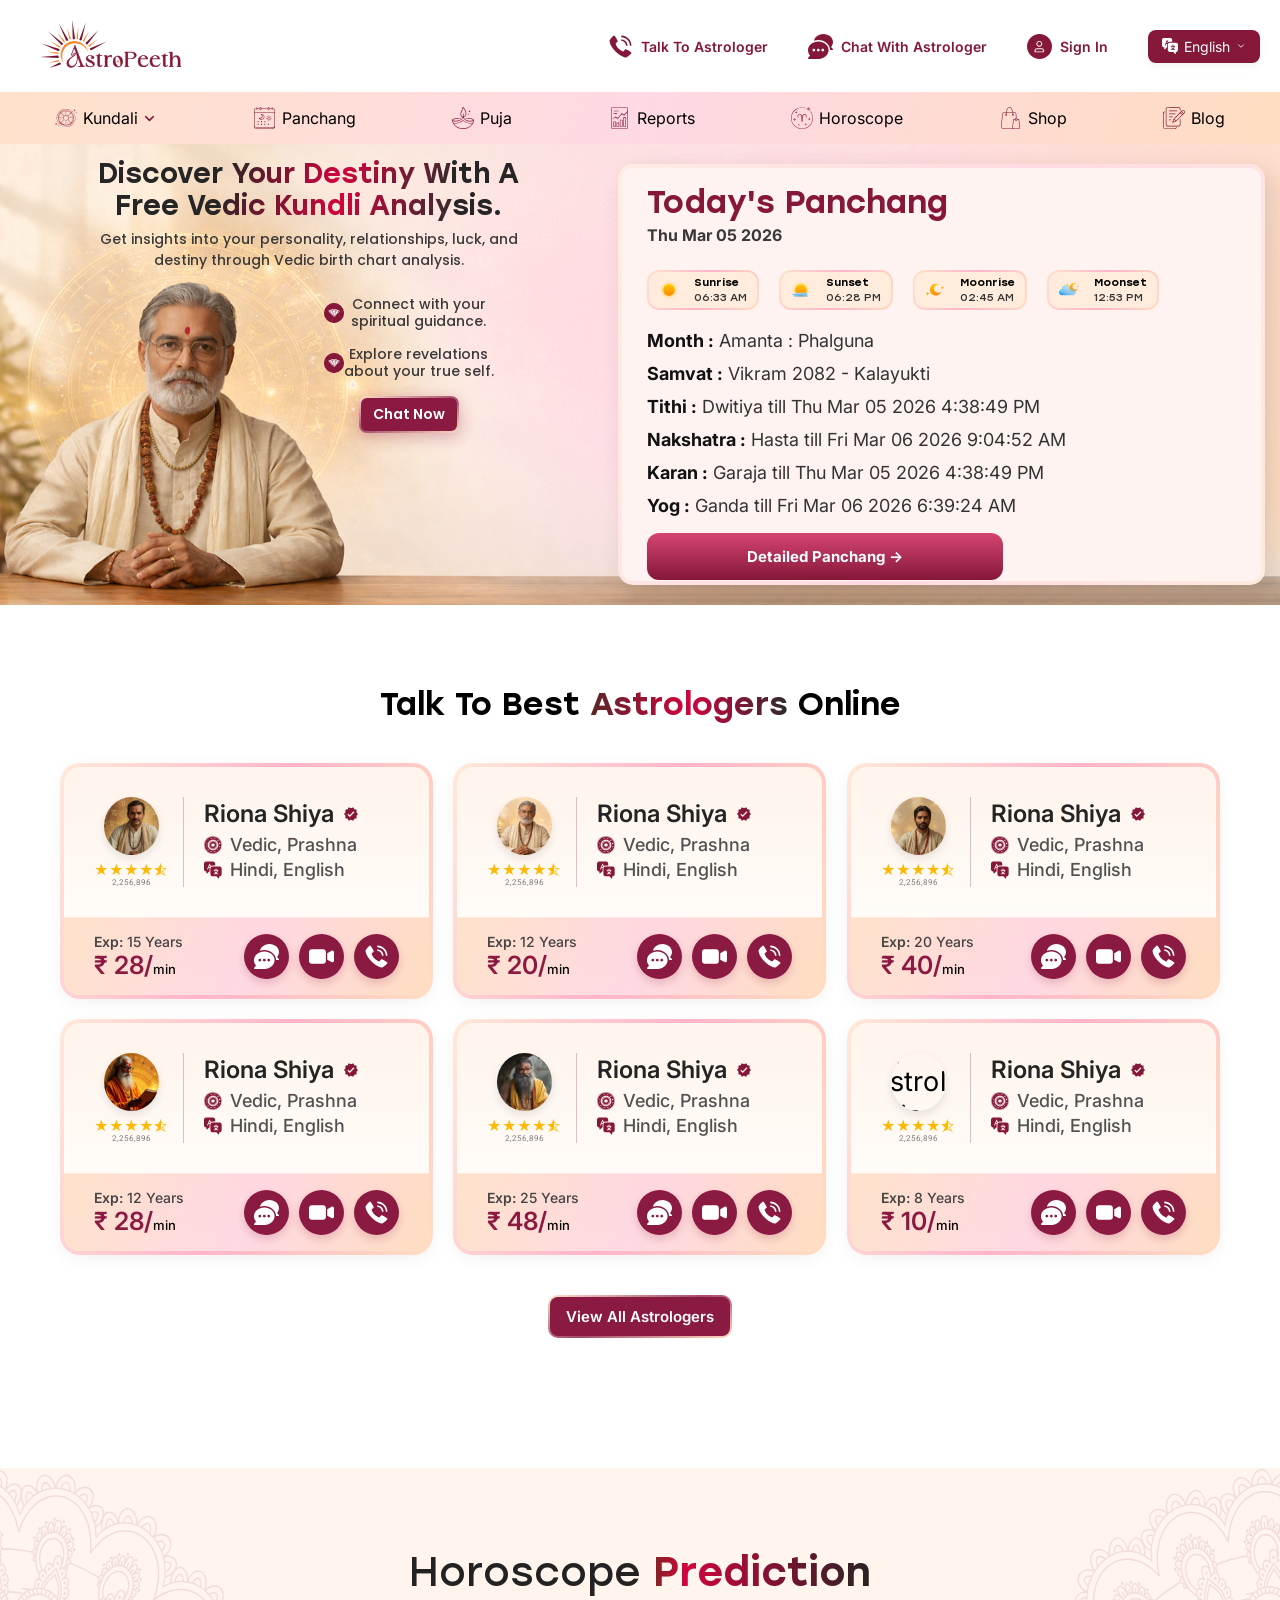
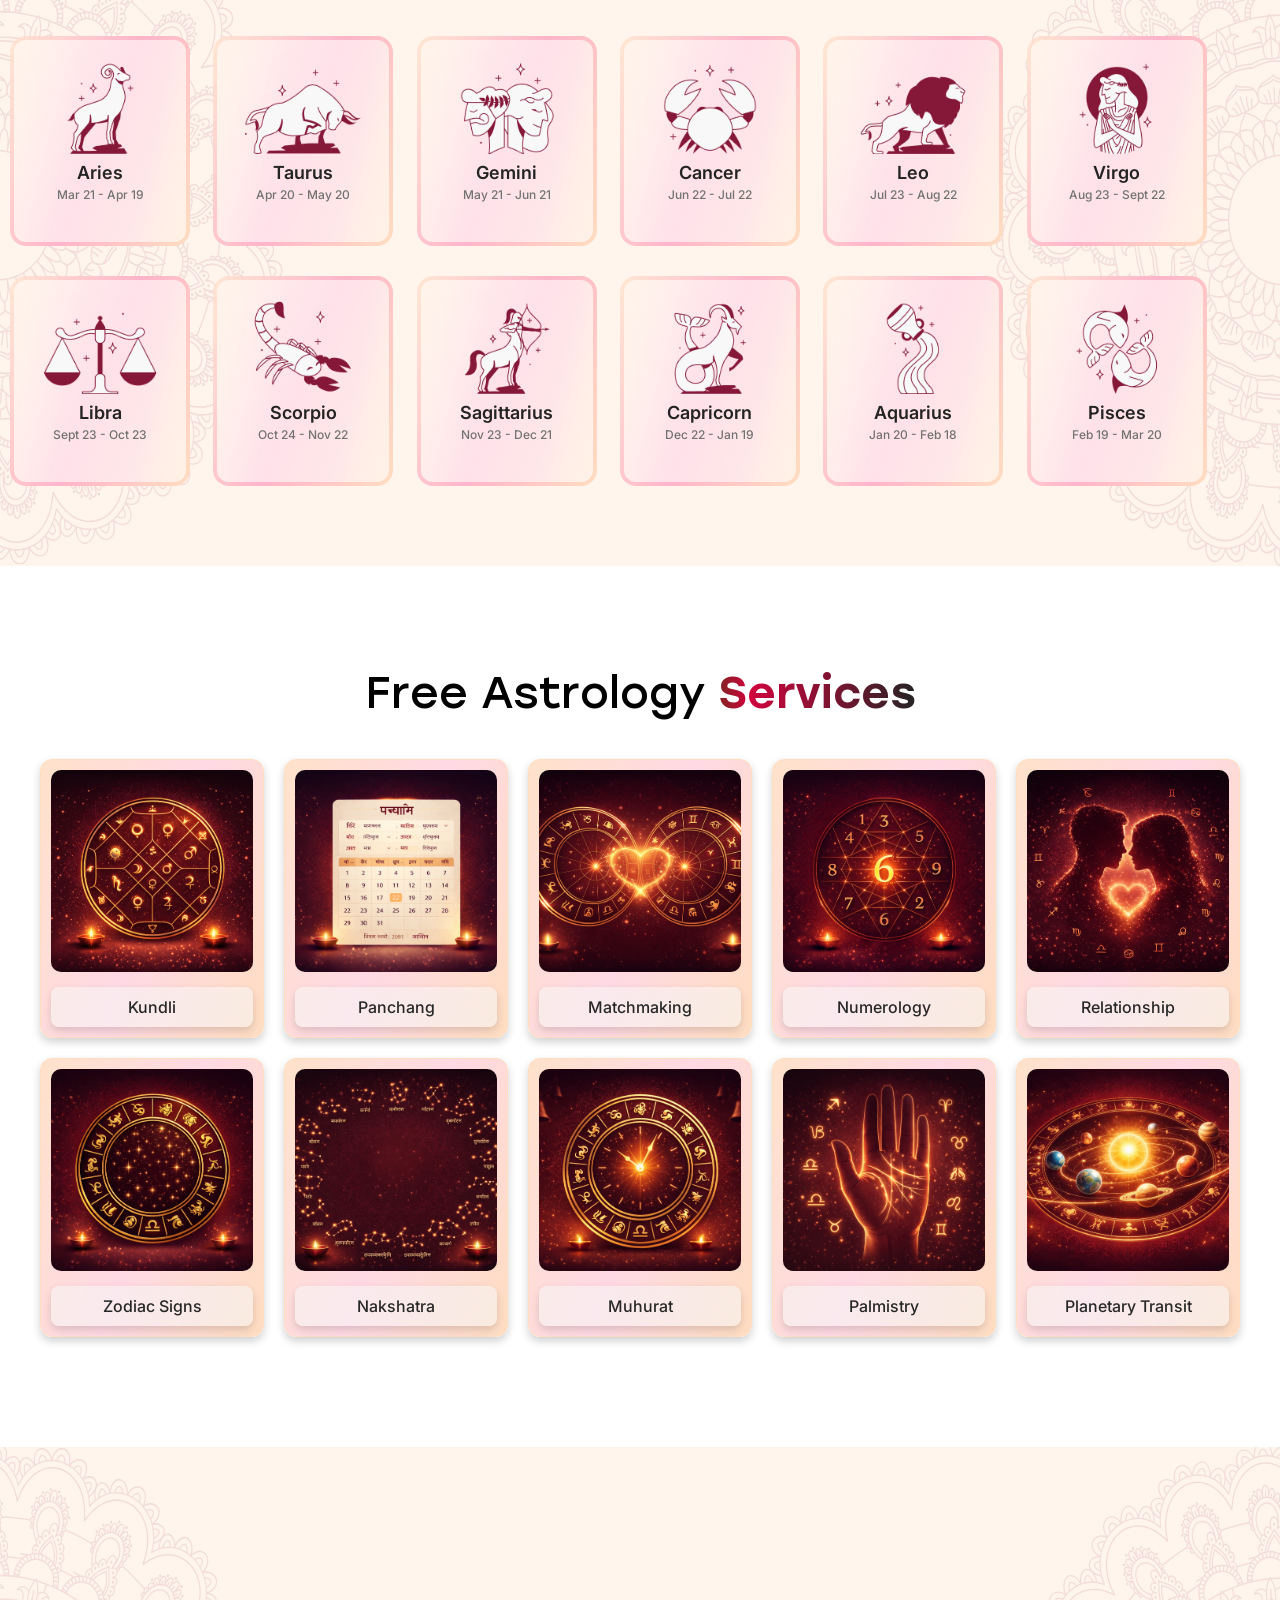
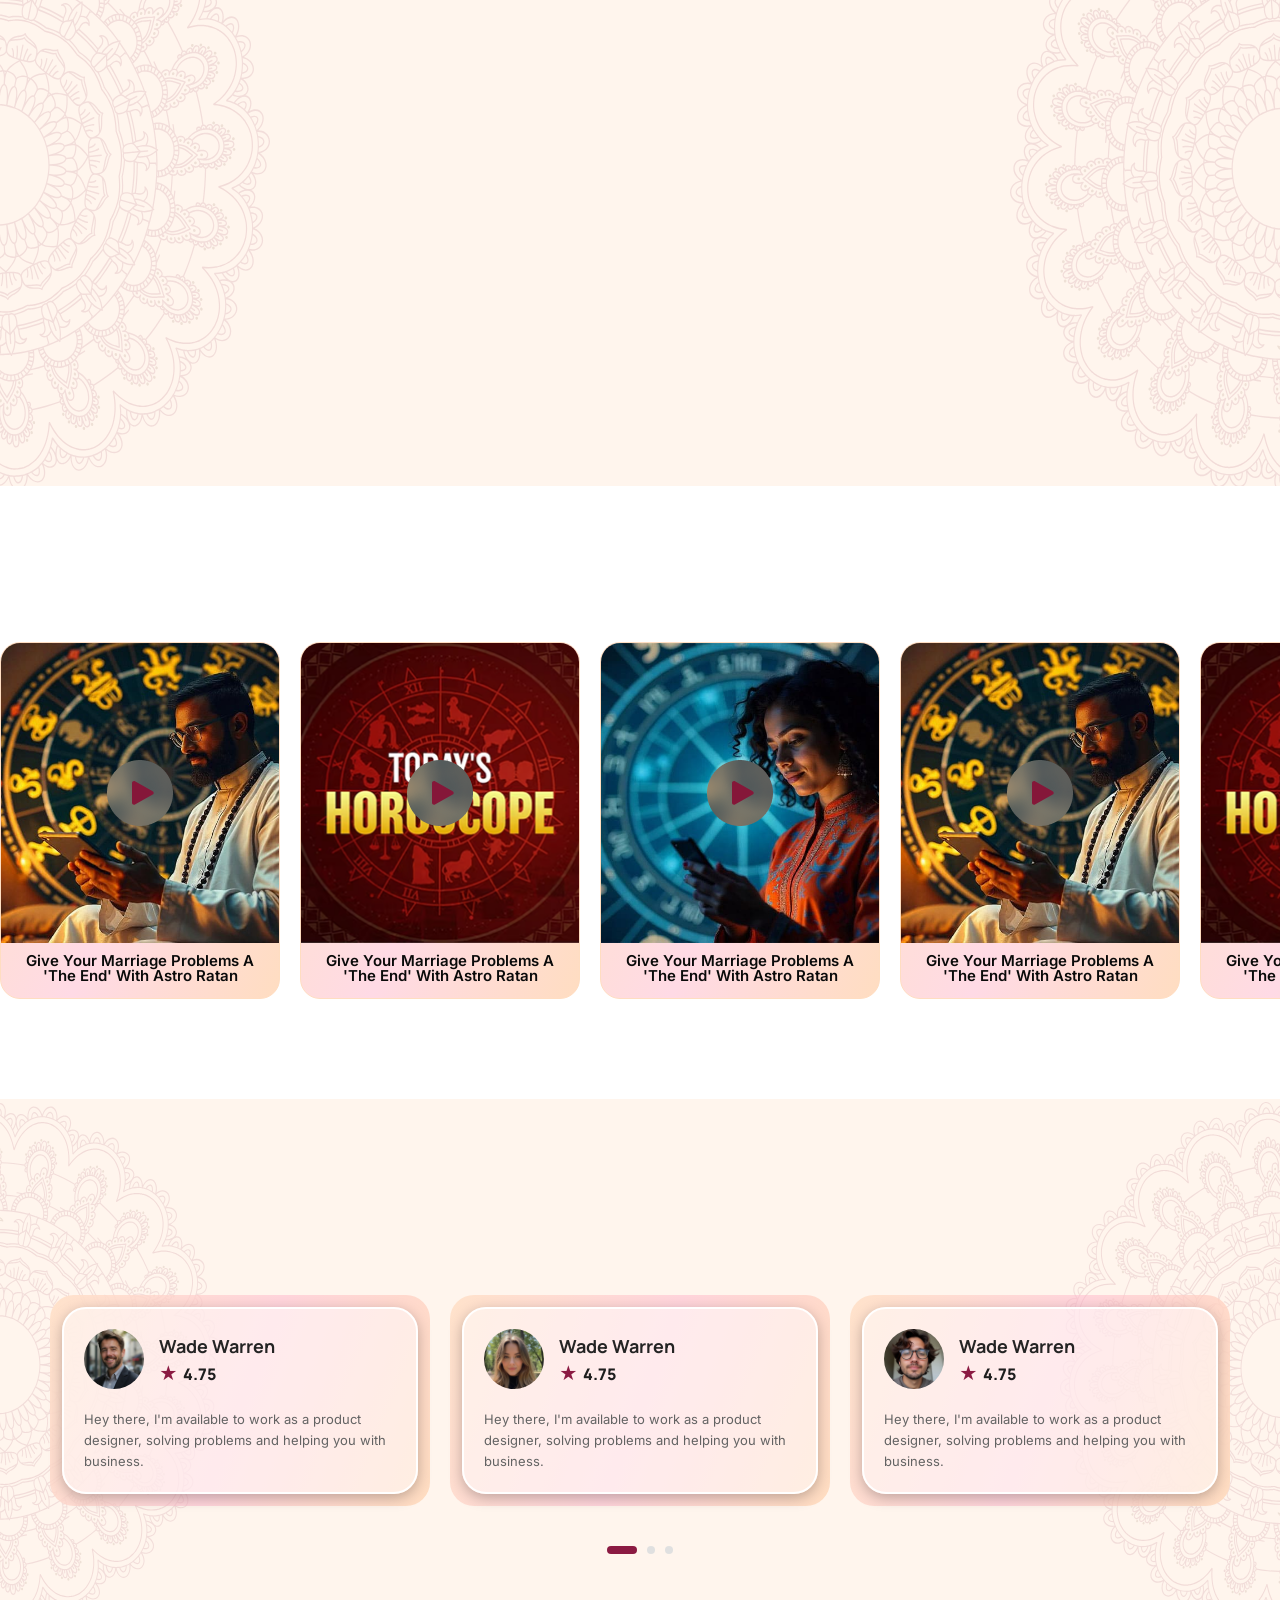
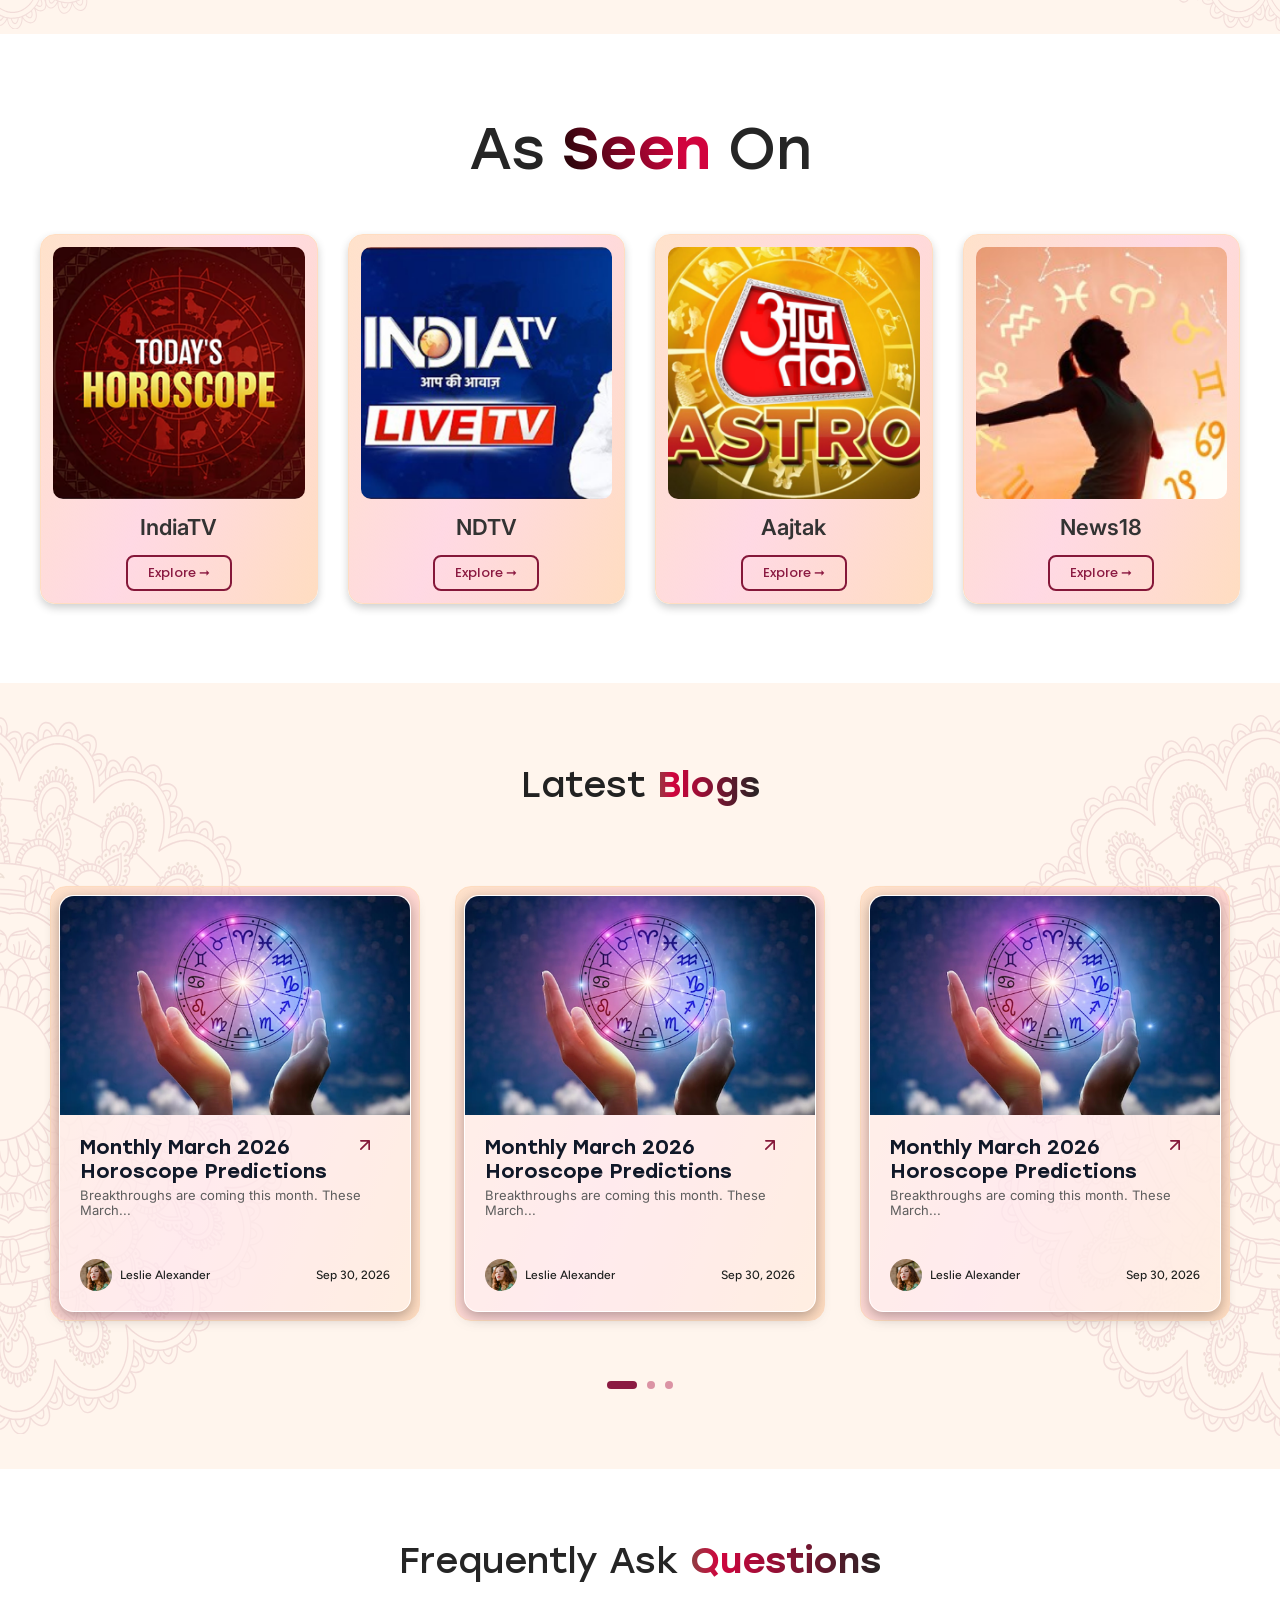
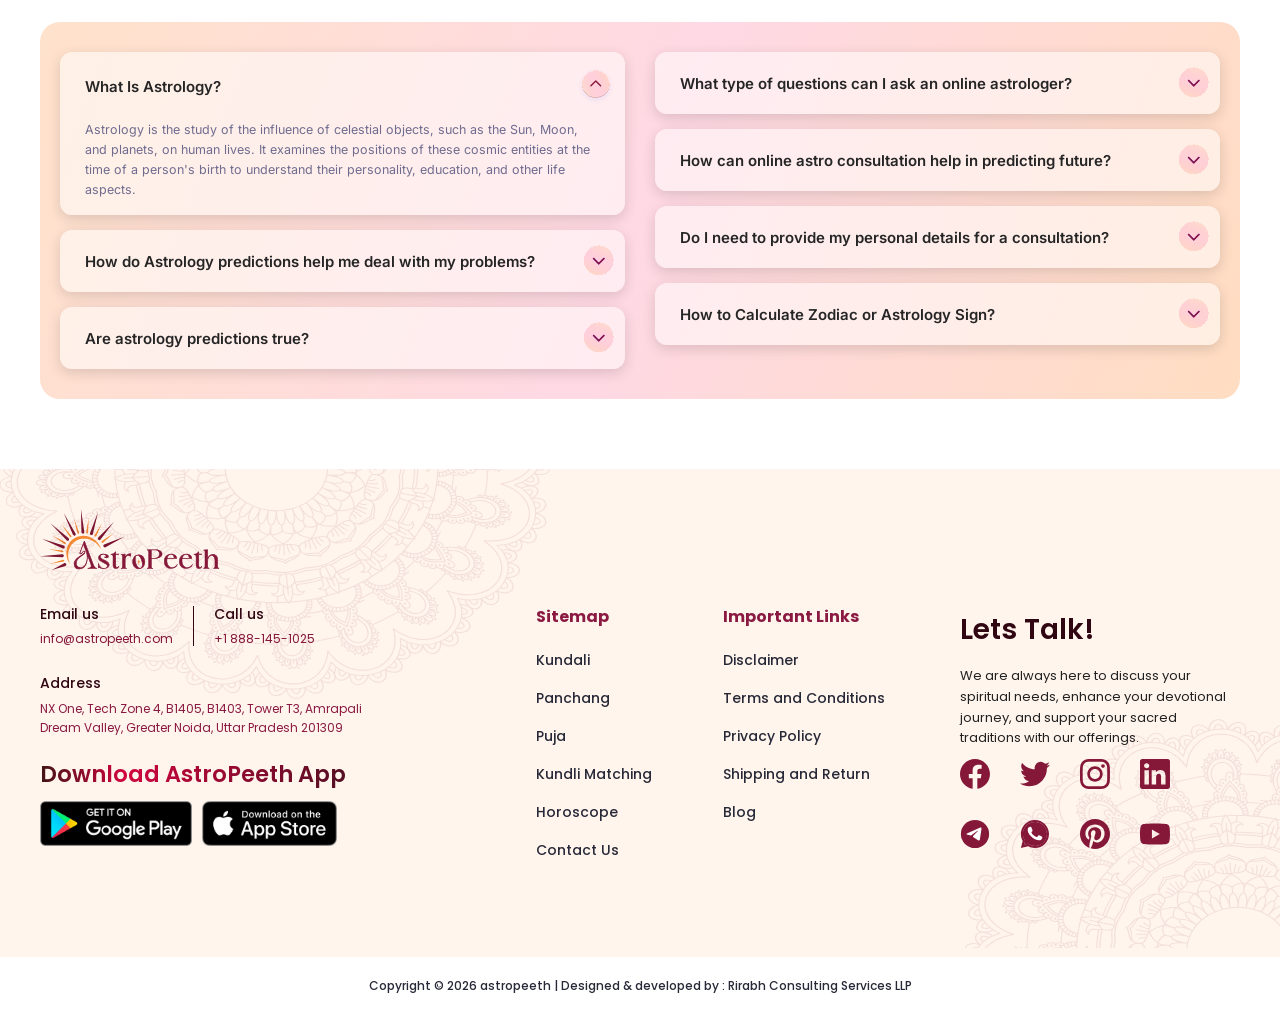
==== index.html @ adecc9c7 "responsive" ====
<!DOCTYPE html>
<html lang="en">

<head>
    <meta charset="UTF-8">
    <meta name="viewport" content="width=device-width, initial-scale=1.0">
    <link
        href="https://fonts.googleapis.com/css2?family=Inter:wght@300;400;500;600&family=Poppins:wght@300;400;500&family=Roboto:wght@300;400;500;700&display=swap"
        rel="stylesheet">
    <link href="https://fonts.googleapis.com/css2?family=Manrope:wght@200;300;400;500;600;700;800&display=swap"
        rel="stylesheet">
    <link href="https://fonts.googleapis.com/css2?family=Figtree:wght@300;400;500;600;700&display=swap"
        rel="stylesheet">
    <link rel="stylesheet" href="style.css">
    <title>Astropeeth</title>
</head>

<header class="header">
    <div class="container">
        <div class="logo">
            <a href="index.html">
                <img src="Images/logo.svg" alt="AstroPeeth Logo">
            </a>
        </div>

        <div class="header-right">
            <a href="report.html?mode=call#filter-section" class="header-item phone desktop-only">
                <img src="Images/phone.svg" alt="">
                <span data-key="talk_call">Talk To Astrologer</span>
            </a>

            <a href="report.html?mode=chat#filter-section" class="header-item talk-to-astro desktop-only">
                <img src="Images/msg.svg" alt="">
                <span data-key="talk_chat">Chat With Astrologer</span>
            </a>

            <div class="header-item sign-in">
                <img src="Images/user.svg" alt="">
                <span data-key="sign_in">Sign In</span>
            </div>

            <div class="language desktop-only" id="lang-switcher">
                <img src="Images/Language.svg" alt="">
                <span id="current-lang" data-key="lang_current">English</span>
                <img src="Images/arrow-down.svg" class="arrow" alt="">

                <div class="lang-dropdown">
                    <a href="#" data-lang="en">English</a>
                    <a href="#" data-lang="hi">Hindi</a>
                    <a href="#" data-lang="guj">Gujarati</a>
                </div>
            </div>

            <div class="hamburger-menu" id="hamburger">
                <img src="Images/hamburger.svg" alt="Menu">
            </div>
        </div>
        
    </div>
</header>

<body>
    <section class="top-strip">
        <div class="container strip-container">

            <div class="strip-item" id="kundali-menu">
                <img src="Images/Kundali.svg" alt="">
                <span class="with-arrow">
                    <span data-key="kundali">Kundali</span>
                    <img src="Images/arrow-down-red.svg" class="arrow" alt="">
                </span>

                <div class="dropdown-menu">
                    <a href="kundali matching.html" data-key="kundali_matching">Kundali Matching</a>
                    <a href="janam kundali.html" data-key="janam_kundali">Janam Kundali</a>
                </div>
            </div>

            <a href="panchang.html" class="strip-item">
                <img src="Images/Panchang.svg" alt="">
                <span data-key="panchang">Panchang</span>
            </a>

            <a href="puja.html" class="strip-item">
                <img src="Images/puja.svg" alt="">
                <span data-key="puja">Puja</span>
            </a>

            <a href="report.html" class="strip-item">
                <img src="Images/report.svg" alt="">
                <span data-key="reports">Reports</span>
            </a>

            <div class="strip-item">
                <img src="Images/horoscope.svg" alt="">
                <span data-key="horoscope">Horoscope</span>
            </div>

            <div class="strip-item">
                <img src="Images/shop.svg" alt="">
                <span data-key="shop">Shop</span>
            </div>

            <div class="strip-item blogy">
                <img src="Images/blog.svg" alt="">
                <span data-key="blog">Blog</span>
            </div>

        </div>
    </section>

    <section class="hero">
        <div class="hero-image">
            <img src="Images/heroimg.png" alt="">
        </div>
        <div class="container hero-wrapper">
            <!-- LEFT CONTENT -->
            <div class="hero-content reveal">

                <!-- HEADING -->
                <h1 class="hero-heading " data-key="hero_title">
                    Discover <span>Your Destiny W</span>ith A <br>
                    Free Ve<span>dic Kundli Analy</span>sis.
                </h1>

                <!-- SUBTEXT -->
                <p class="hero-subtext" data-key="hero_subtext">
                    Get insights into your personality, relationships, luck, and <br> destiny through Vedic birth chart
                    analysis.
                </p>

                <!-- ROW (IMAGE + TEXT) -->
                <div class="hero-row">

                    <!-- RIGHT TEXT -->
                    <div class="hero-points">

                        <div class="point">
                            <img src="Images/diamond.svg" alt="">
                            <p data-key="hero_point_1">Connect with your spiritual guidance.</p>
                        </div>

                        <div class="point">
                            <img src="Images/diamond.svg" alt="">
                            <p data-key="hero_point_2">Explore revelations about your true self.</p>
                        </div>

                        <a href="report.html?mode=chat#filter-section" class="hero-btn" data-key="hero_cta">
                            Chat Now
                        </a>

                    </div>

                </div>

            </div>

            <!-- RIGHT PANEL -->
            <div class="hero-panel reveal">

                <div class="panel-header">
                    <h2 data-key="panchang_title">Today's Panchang</h2>
                    <p class="date" data-key="panchang_date">Thu Mar 05 2026</p>
                </div>

                <div class="astro-times">
                    <div class="time-box">
                        <img src="Images/sunrise.png" alt="sunrise">
                        <div class="time-text">
                            <h2 data-key="sunrise">Sunrise</h2>
                            <h6>06:33 AM</h6>
                        </div>
                    </div>

                    <div class="time-box">
                        <img src="Images/sunset.png" alt="sunset">
                        <div class="time-text">
                            <h2 data-key="sunset">Sunset</h2>
                            <h6>06:28 PM</h6>
                        </div>
                    </div>

                    <div class="time-box">
                        <img src="Images/moonrise.png" alt="moonrise">
                        <div class="time-text">
                            <h2 data-key="moonrise">Moonrise</h2>
                            <h6>02:45 AM</h6>
                        </div>
                    </div>

                    <div class="time-box">
                        <img src="Images/moonset.png" alt="moonset">
                        <div class="time-text">
                            <h2 data-key="moonset">Moonset</h2>
                            <h6>12:53 PM</h6>
                        </div>
                    </div>
                </div>

                <div class="astro-info">
                    <p>
                        <strong data-key="month">Month :</strong>
                        <span data-key="month_value">Amanta : Phalguna</span>
                    </p>

                    <p>
                        <strong data-key="samvat">Samvat :</strong>
                        <span data-key="samvat_value">Vikram 2082 - Kalayukti</span>
                    </p>

                    <p>
                        <strong data-key="tithi">Tithi :</strong>
                        <span data-key="tithi_value">Dwitiya till Thu Mar 05 2026 4:38:49 PM</span>
                    </p>

                    <p>
                        <strong data-key="nakshatra">Nakshatra :</strong>
                        <span data-key="nakshatra_value">Hasta till Fri Mar 06 2026 9:04:52 AM</span>
                    </p>

                    <p>
                        <strong data-key="karan">Karan :</strong>
                        <span data-key="karan_value">Garaja till Thu Mar 05 2026 4:38:49 PM</span>
                    </p>

                    <p>
                        <strong data-key="yog">Yog :</strong>
                        <span data-key="yog_value">Ganda till Fri Mar 06 2026 6:39:24 AM</span>
                    </p>
                </div>

                <a href="panchang.html" class="panchang-btn" data-key="panchang_btn">
                    Detailed Panchang →
                </a>

            </div>
        </div>
    </section>
    <section class="astrologers-section" id="astro">
        <div class="astrologers-container">
            <h2 class="astrologers-title reveal">Talk To Best <span>Astrologers</span> Online</h2>

            <div class="astrologers-grid">
                <div class="astro-card reveal">
                    <a href="profile.html" class="card-link-wrapper">
                        <div class="astro-top">
                            <div class="astro-profile">
                                <div class="img-wrapper">
                                    <img src="Images/first_astro.jpg"
                                        style="object-position: left; transform: scale(1.3);"
                                        alt="Astrologer Riona Shiya profile photo">
                                </div>
                                <div class="rating-info">
                                    <span class="stars">★★★★⯪</span>
                                    <span class="count">2,256,896</span>
                                </div>
                            </div>

                            <div class="astro-details">
                                <div class="name-row">
                                    <h3>Riona Shiya</h3>
                                    <img src="Images/check.svg" class="verify-icon" alt="Verified astrologer badge">
                                </div>
                                <div class="info-row">
                                    <img src="Images/vedic.svg" alt="Astrology expertise icon">
                                    <span>Vedic, Prashna</span>
                                </div>
                                <div class="info-row">
                                    <img src="Images/lang_white.svg" alt="Languages icon">
                                    <span>Hindi, English</span>
                                </div>
                            </div>
                        </div>

                        <div class="astro-bottom">
                            <div class="price-info">
                                <p class="exp">Exp: <span class="year">15 Years</span> </p>
                                <p class="rate">₹ 28/<span class="min">min</span></p>
                            </div>
                            <div class="action-icons">
                                <button class="icon-btn" title="Chat with astrologer">
                                    <img src="Images/msg_white.svg" alt="Chat icon">
                                </button>
                                <button class="icon-btn" title="Start video call">
                                    <img src="Images/vid.svg" alt="Video call icon">
                                </button>
                                <button class="icon-btn" title="Start voice call">
                                    <img src="Images/voice.svg" alt="Voice call icon">
                                </button>
                            </div>
                        </div>
                    </a>
                </div>

                <div class="astro-card reveal">
                    <div class="astro-top">
                        <div class="astro-profile">
                            <div class="img-wrapper">
                                <img src="Images/second_astro.png"
                                    style="object-position: left; transform: scale(1.2) translate(2px, 3px);"
                                    alt="Astrologer Riona Shiya profile photo">
                            </div>
                            <div class="rating-info">
                                <span class="stars">★★★★⯪</span>
                                <span class="count">2,256,896</span>
                            </div>
                        </div>
                        <div class="astro-details">
                            <div class="name-row">
                                <h3>Riona Shiya</h3>
                                <img src="Images/check.svg" class="verify-icon" alt="Verified astrologer badge">
                            </div>
                            <div class="info-row">
                                <img src="Images/vedic.svg" alt="Astrology expertise icon">
                                <span>Vedic, Prashna</span>
                            </div>
                            <div class="info-row">
                                <img src="Images/lang_white.svg" alt="Languages icon">
                                <span>Hindi, English</span>
                            </div>
                        </div>
                    </div>
                    <div class="astro-bottom">
                        <div class="price-info">
                            <p class="exp">Exp: <span class="year">12 Years</span> </p>
                            <p class="rate">₹ 20/<span class="min">min</span></p>
                        </div>
                        <div class="action-icons">
                            <button class="icon-btn" title="Chat with astrologer"><img src="Images/msg_white.svg"
                                    alt="Chat icon"></button>
                            <button class="icon-btn" title="Start video call"><img src="Images/vid.svg"
                                    alt="Video call icon"></button>
                            <button class="icon-btn" title="Start voice call"><img src="Images/voice.svg"
                                    alt="Voice call icon"></button>
                        </div>
                    </div>
                </div>

                <div class="astro-card reveal">
                    <div class="astro-top">
                        <div class="astro-profile">
                            <div class="img-wrapper">
                                <img src="Images/third_astro.jpg"
                                    style="object-position: left; transform: scale(1.2) translateY( 3px);"
                                    alt="Astrologer Riona Shiya profile photo">
                            </div>
                            <div class="rating-info">
                                <span class="stars">★★★★⯪</span>
                                <span class="count">2,256,896</span>
                            </div>
                        </div>
                        <div class="astro-details">
                            <div class="name-row">
                                <h3>Riona Shiya</h3>
                                <img src="Images/check.svg" class="verify-icon" alt="Verified astrologer badge">
                            </div>
                            <div class="info-row">
                                <img src="Images/vedic.svg" alt="Astrology expertise icon">
                                <span>Vedic, Prashna</span>
                            </div>
                            <div class="info-row">
                                <img src="Images/lang_white.svg" alt="Languages icon">
                                <span>Hindi, English</span>
                            </div>
                        </div>
                    </div>
                    <div class="astro-bottom">
                        <div class="price-info">
                            <p class="exp">Exp: <span class="year">20 Years</span> </p>
                            <p class="rate">₹ 40/<span class="min">min</span></p>
                        </div>
                        <div class="action-icons">
                            <button class="icon-btn" title="Chat with astrologer"><img src="Images/msg_white.svg"
                                    alt="Chat icon"></button>
                            <button class="icon-btn" title="Start video call"><img src="Images/vid.svg"
                                    alt="Video call icon"></button>
                            <button class="icon-btn" title="Start voice call"><img src="Images/voice.svg"
                                    alt="Voice call icon"></button>
                        </div>
                    </div>
                </div>

                <div class="astro-card reveal">
                    <div class="astro-top">
                        <div class="astro-profile">
                            <div class="img-wrapper">
                                <img src="Images/four_astro.png" alt="Astrologer Riona Shiya profile photo">
                            </div>
                            <div class="rating-info">
                                <span class="stars">★★★★⯪</span>
                                <span class="count">2,256,896</span>
                            </div>
                        </div>
                        <div class="astro-details">
                            <div class="name-row">
                                <h3>Riona Shiya</h3>
                                <img src="Images/check.svg" class="verify-icon" alt="Verified astrologer badge">
                            </div>
                            <div class="info-row">
                                <img src="Images/vedic.svg" alt="Astrology expertise icon">
                                <span>Vedic, Prashna</span>
                            </div>
                            <div class="info-row">
                                <img src="Images/lang_white.svg" alt="Languages icon">
                                <span>Hindi, English</span>
                            </div>
                        </div>
                    </div>
                    <div class="astro-bottom">
                        <div class="price-info">
                            <p class="exp">Exp: <span class="year">12 Years</span> </p>
                            <p class="rate">₹ 28/<span class="min">min</span></p>
                        </div>
                        <div class="action-icons">
                            <button class="icon-btn" title="Chat with astrologer"><img src="Images/msg_white.svg"
                                    alt="Chat icon"></button>
                            <button class="icon-btn" title="Start video call"><img src="Images/vid.svg"
                                    alt="Video call icon"></button>
                            <button class="icon-btn" title="Start voice call"><img src="Images/voice.svg"
                                    alt="Voice call icon"></button>
                        </div>
                    </div>
                </div>

                <div class="astro-card reveal">
                    <div class="astro-top">
                        <div class="astro-profile">
                            <div class="img-wrapper">
                                <img src="Images/fifth_astro.png"
                                    style="object-position: center; transform: scale(1.4) translateY(5px);"
                                    alt="Astrologer Riona Shiya profile photo">
                            </div>
                            <div class="rating-info">
                                <span class="stars">★★★★⯪</span>
                                <span class="count">2,256,896</span>
                            </div>
                        </div>
                        <div class="astro-details">
                            <div class="name-row">
                                <h3>Riona Shiya</h3>
                                <img src="Images/check.svg" class="verify-icon" alt="Verified astrologer badge">
                            </div>
                            <div class="info-row">
                                <img src="Images/vedic.svg" alt="Astrology expertise icon">
                                <span>Vedic, Prashna</span>
                            </div>
                            <div class="info-row">
                                <img src="Images/lang_white.svg" alt="Languages icon">
                                <span>Hindi, English</span>
                            </div>
                        </div>
                    </div>
                    <div class="astro-bottom">
                        <div class="price-info">
                            <p class="exp">Exp: <span class="year">25 Years</span> </p>
                            <p class="rate">₹ 48/<span class="min">min</span></p>
                        </div>
                        <div class="action-icons">
                            <button class="icon-btn" title="Chat with astrologer"><img src="Images/msg_white.svg"
                                    alt="Chat icon"></button>
                            <button class="icon-btn" title="Start video call"><img src="Images/vid.svg"
                                    alt="Video call icon"></button>
                            <button class="icon-btn" title="Start voice call"><img src="Images/voice.svg"
                                    alt="Voice call icon"></button>
                        </div>
                    </div>
                </div>

                <div class="astro-card reveal">
                    <div class="astro-top">
                        <div class="astro-profile">
                            <div class="img-wrapper">
                                <img src="Images/sixth_astro.jpg"
                                    style="object-position: top; transform: scale(1.7) translateY(2px);"
                                    alt="Astrologer Riona Shiya profile photo">
                            </div>
                            <div class="rating-info">
                                <span class="stars">★★★★⯪</span>
                                <span class="count">2,256,896</span>
                            </div>
                        </div>
                        <div class="astro-details">
                            <div class="name-row">
                                <h3>Riona Shiya</h3>
                                <img src="Images/check.svg" class="verify-icon" alt="Verified astrologer badge">
                            </div>
                            <div class="info-row">
                                <img src="Images/vedic.svg" alt="Astrology expertise icon">
                                <span>Vedic, Prashna</span>
                            </div>
                            <div class="info-row">
                                <img src="Images/lang_white.svg" alt="Languages icon">
                                <span>Hindi, English</span>
                            </div>
                        </div>
                    </div>
                    <div class="astro-bottom">
                        <div class="price-info">
                            <p class="exp">Exp: <span class="year">8 Years</span> </p>
                            <p class="rate">₹ 10/<span class="min">min</span></p>
                        </div>
                        <div class="action-icons">
                            <button class="icon-btn" title="Chat with astrologer"><img src="Images/msg_white.svg"
                                    alt="Chat icon"></button>
                            <button class="icon-btn" title="Start video call"><img src="Images/vid.svg"
                                    alt="Video call icon"></button>
                            <button class="icon-btn" title="Start voice call"><img src="Images/voice.svg"
                                    alt="Voice call icon"></button>
                        </div>
                    </div>
                </div>
            </div>

            <a href="report.html#filter-section" class="view-all-btn" title="View all astrologers">
                View All Astrologers
            </a>

        </div>
    </section>

    <section class="horoscope-section">
        <div class="horoscope-container">
            <h2 class="horoscope-title reveal">Horoscope <span>Prediction</span></h2>

            <div class="horoscope-grid reveal">
                <div class="horoscope-card">
                    <img src="Images/aries.png" alt="Aries">
                    <h3>Aries</h3>
                    <p>Mar 21 - Apr 19</p>
                </div>

                <div class="horoscope-card">
                    <img src="Images/taurus.png" alt="Taurus">
                    <h3>Taurus</h3>
                    <p>Apr 20 - May 20</p>
                </div>

                <div class="horoscope-card">
                    <img src="Images/gemini.png" alt="Gemini">
                    <h3>Gemini</h3>
                    <p>May 21 - Jun 21</p>
                </div>

                <div class="horoscope-card">
                    <img src="Images/cancer.png" alt="Cancer">
                    <h3>Cancer</h3>
                    <p>Jun 22 - Jul 22</p>
                </div>

                <div class="horoscope-card">
                    <img src="Images/leo.png" alt="Leo">
                    <h3>Leo</h3>
                    <p>Jul 23 - Aug 22</p>
                </div>

                <div class="horoscope-card">
                    <img src="Images/virgo.png" alt="Virgo">
                    <h3>Virgo</h3>
                    <p>Aug 23 - Sept 22</p>
                </div>

                <div class="horoscope-card">
                    <img src="Images/libra.png" alt="Libra">
                    <h3>Libra</h3>
                    <p>Sept 23 - Oct 23</p>
                </div>

                <div class="horoscope-card">
                    <img src="Images/scorpio.png" alt="Scorpio">
                    <h3>Scorpio</h3>
                    <p>Oct 24 - Nov 22</p>
                </div>

                <div class="horoscope-card">
                    <img src="Images/sagittarius.png" alt="Sagittarius">
                    <h3>Sagittarius</h3>
                    <p>Nov 23 - Dec 21</p>
                </div>

                <div class="horoscope-card">
                    <img src="Images/capricorn.png" alt="Capricorn">
                    <h3>Capricorn</h3>
                    <p>Dec 22 - Jan 19</p>
                </div>

                <div class="horoscope-card">
                    <img src="Images/aquarius.png" alt="Aquarius">
                    <h3>Aquarius</h3>
                    <p>Jan 20 - Feb 18</p>
                </div>

                <div class="horoscope-card">
                    <img src="Images/pisces.png" alt="Pisces">
                    <h3>Pisces</h3>
                    <p>Feb 19 - Mar 20</p>
                </div>
            </div>
        </div>
    </section>

    <section class="services-section">
        <div class="services-container">
            <h2 class="services-title reveal">Free Astrology <span>Services</span></h2>

            <div class="services-grid reveal">
                <div class="service-card">
                    <div class="service-img">
                        <img src="Images/kundali.png" alt="Kundli">
                    </div>
                    <h3>Kundli</h3>
                </div>

                <div class="service-card">
                    <div class="service-img">
                        <img src="Images/panchang.png" alt="Panchang">
                    </div>
                    <h3>Panchang</h3>
                </div>

                <div class="service-card">
                    <div class="service-img">
                        <img src="Images/matchmaking.png" alt="Matchmaking">
                    </div>
                    <h3>Matchmaking</h3>
                </div>

                <div class="service-card">
                    <div class="service-img">
                        <img src="Images/numerology.png" alt="Numerology">
                    </div>
                    <h3>Numerology</h3>
                </div>

                <div class="service-card">
                    <div class="service-img">
                        <img src="Images/relationship.png" alt="Relationship">
                    </div>
                    <h3>Relationship</h3>
                </div>

                <div class="service-card">
                    <div class="service-img">
                        <img src="Images/zodiac.png" alt="Zodiac Signs">
                    </div>
                    <h3>Zodiac Signs</h3>
                </div>

                <div class="service-card">
                    <div class="service-img">
                        <img src="Images/nakshatra.png" alt="Nakshatra">
                    </div>
                    <h3>Nakshatra</h3>
                </div>

                <div class="service-card">
                    <div class="service-img">
                        <img src="Images/muhurat.png" alt="Muhurat">
                    </div>
                    <h3>Muhurat</h3>
                </div>

                <div class="service-card">
                    <div class="service-img">
                        <img src="Images/palmistry.png" alt="Palmistry">
                    </div>
                    <h3>Palmistry</h3>
                </div>

                <div class="service-card">
                    <div class="service-img">
                        <img src="Images/planetary.png" alt="Planetary Transit">
                    </div>
                    <h3>Planetary Transit</h3>
                </div>
            </div>
        </div>
    </section>

    <section class="gemstones-section">
        <div class="gemstones-container">
            <h2 class="gemstones-title reveal">Our Premium <span>Gemstones</span> Collection</h2>

            <div class="gemstones-grid reveal">
                <div class="gemstone-card">
                    <div class="gemstone-img">
                        <img src="Images/green.png" alt="Green Aventurine Bracelet">
                    </div>
                    <div class="gemstone-info">
                        <h3>Green Aventurine Bracelet</h3>
                        <div class="rating-row">
                            <span class="stars">★★★★★</span>
                            <span class="score">
                                <span class="score-main">5.0/</span><span class="score-max">5</span>
                            </span>
                        </div>
                        <div class="price-row">
                            <span class="price">$120</span>
                            <button class="buy-btn">Buy Now</button>
                        </div>
                    </div>
                </div>

                <div class="gemstone-card">
                    <div class="gemstone-img">
                        <img src="Images/amethyst.png" alt="Amethyst Bracelet">
                    </div>
                    <div class="gemstone-info">
                        <h3>Amethyst Bracelet</h3>
                        <div class="rating-row">
                            <span class="stars">★★★★★</span>
                            <span class="score">
                                <span class="score-main">5.0/</span><span class="score-max">5</span>
                            </span>
                        </div>
                        <div class="price-row">
                            <span class="price">$120</span>
                            <button class="buy-btn">Buy Now</button>
                        </div>
                    </div>
                </div>

                <div class="gemstone-card">
                    <div class="gemstone-img">
                        <img src="Images/blue.png" alt="Blue Sapphire">
                    </div>
                    <div class="gemstone-info">
                        <h3>Blue Sapphire</h3>
                        <div class="rating-row">
                            <span class="stars">★★★★★</span>
                            <span class="score">
                                <span class="score-main">5.0/</span><span class="score-max">5</span>
                            </span>
                        </div>
                        <div class="price-row">
                            <span class="price">$120</span>
                            <button class="buy-btn">Buy Now</button>
                        </div>
                    </div>
                </div>

                <div class="gemstone-card">
                    <div class="gemstone-img">
                        <img src="Images/green.png" alt="Green Aventurine Bracelet">
                    </div>
                    <div class="gemstone-info">
                        <h3>Green Aventurine Bracelet</h3>
                        <div class="rating-row">
                            <span class="stars">★★★★★</span>
                            <span class="score">
                                <span class="score-main">5.0/</span><span class="score-max">5</span>
                            </span>
                        </div>
                        <div class="price-row">
                            <span class="price">$120</span>
                            <button class="buy-btn">Buy Now</button>
                        </div>
                    </div>
                </div>
            </div>
        </div>
    </section>

    <section class="videos-section">
        <div class="videos-container">
            <h2 class="videos-title reveal">Astrology <span>Videos</span></h2>

            <div class="videos-scroll">
                <div class="videos-track">
                    <div class="video-card">
                        <div class="video-thumb">
                            <img src="Images/vid1.png" alt="Video Thumbnail">
                            <div class="play-overlay">
                                <img src="Images/Shape.png" class="play-shape" alt="shape">
                                <img src="Images/play.svg" class="play-icon" alt="Play">
                            </div>
                        </div>
                        <div class="video-info">
                            <p>Give Your Marriage Problems A 'The End' With Astro Ratan</p>
                        </div>
                    </div>

                    <div class="video-card">
                        <div class="video-thumb">
                            <img src="Images/vid2.png" alt="Video Thumbnail">
                            <div class="play-overlay">
                                <img src="Images/Shape.png" class="play-shape" alt="shape">
                                <img src="Images/play.svg" class="play-icon" alt="Play">
                            </div>
                        </div>
                        <div class="video-info">
                            <p>Give Your Marriage Problems A 'The End' With Astro Ratan</p>
                        </div>
                    </div>

                    <div class="video-card">
                        <div class="video-thumb">
                            <img src="Images/vid3.png" alt="Video Thumbnail">
                            <div class="play-overlay">
                                <img src="Images/Shape.png" class="play-shape" alt="shape">
                                <img src="Images/play.svg" class="play-icon" alt="Play">
                            </div>
                        </div>
                        <div class="video-info">
                            <p>Give Your Marriage Problems A 'The End' With Astro Ratan</p>
                        </div>
                    </div>

                    <div class="video-card">
                        <div class="video-thumb">
                            <img src="Images/vid1.png" alt="Video Thumbnail">
                            <div class="play-overlay">
                                <img src="Images/Shape.png" class="play-shape" alt="shape">
                                <img src="Images/play.svg" class="play-icon" alt="Play">
                            </div>
                        </div>
                        <div class="video-info">
                            <p>Give Your Marriage Problems A 'The End' With Astro Ratan</p>
                        </div>
                    </div>

                    <div class="video-card">
                        <div class="video-thumb">
                            <img src="Images/vid2.png" alt="Video Thumbnail">
                            <div class="play-overlay">
                                <img src="Images/Shape.png" class="play-shape" alt="shape">
                                <img src="Images/play.svg" class="play-icon" alt="Play">
                            </div>
                        </div>
                        <div class="video-info">
                            <p>Give Your Marriage Problems A 'The End' With Astro Ratan</p>
                        </div>
                    </div>

                    <div class="video-card">
                        <div class="video-thumb">
                            <img src="Images/vid3.png" alt="Video Thumbnail">
                            <div class="play-overlay">
                                <img src="Images/Shape.png" class="play-shape" alt="shape">
                                <img src="Images/play.svg" class="play-icon" alt="Play">
                            </div>
                        </div>
                        <div class="video-info">
                            <p>Give Your Marriage Problems A 'The End' With Astro Ratan</p>
                        </div>
                    </div>

                    <div class="video-card">
                        <div class="video-thumb">
                            <img src="Images/vid1.png" alt="Video Thumbnail">
                            <div class="play-overlay">
                                <img src="Images/Shape.png" class="play-shape" alt="shape">
                                <img src="Images/play.svg" class="play-icon" alt="Play">
                            </div>
                        </div>
                        <div class="video-info">
                            <p>Give Your Marriage Problems A 'The End' With Astro Ratan</p>
                        </div>
                    </div>

                    <div class="video-card">
                        <div class="video-thumb">
                            <img src="Images/vid2.png" alt="Video Thumbnail">
                            <div class="play-overlay">
                                <img src="Images/Shape.png" class="play-shape" alt="shape">
                                <img src="Images/play.svg" class="play-icon" alt="Play">
                            </div>
                        </div>
                        <div class="video-info">
                            <p>Give Your Marriage Problems A 'The End' With Astro Ratan</p>
                        </div>
                    </div>

                    <div class="video-card">
                        <div class="video-thumb">
                            <img src="Images/vid3.png" alt="Video Thumbnail">
                            <div class="play-overlay">
                                <img src="Images/Shape.png" class="play-shape" alt="shape">
                                <img src="Images/play.svg" class="play-icon" alt="Play">
                            </div>
                        </div>
                        <div class="video-info">
                            <p>Give Your Marriage Problems A 'The End' With Astro Ratan</p>
                        </div>
                    </div>

                    <div class="video-card">
                        <div class="video-thumb">
                            <img src="Images/vid1.png" alt="Video Thumbnail">
                            <div class="play-overlay">
                                <img src="Images/Shape.png" class="play-shape" alt="shape">
                                <img src="Images/play.svg" class="play-icon" alt="Play">
                            </div>
                        </div>
                        <div class="video-info">
                            <p>Give Your Marriage Problems A 'The End' With Astro Ratan</p>
                        </div>
                    </div>

                    <div class="video-card">
                        <div class="video-thumb">
                            <img src="Images/vid2.png" alt="Video Thumbnail">
                            <div class="play-overlay">
                                <img src="Images/Shape.png" class="play-shape" alt="shape">
                                <img src="Images/play.svg" class="play-icon" alt="Play">
                            </div>
                        </div>
                        <div class="video-info">
                            <p>Give Your Marriage Problems A 'The End' With Astro Ratan</p>
                        </div>
                    </div>

                    <div class="video-card">
                        <div class="video-thumb">
                            <img src="Images/vid3.png" alt="Video Thumbnail">
                            <div class="play-overlay">
                                <img src="Images/Shape.png" class="play-shape" alt="shape">
                                <img src="Images/play.svg" class="play-icon" alt="Play">
                            </div>
                        </div>
                        <div class="video-info">
                            <p>Give Your Marriage Problems A 'The End' With Astro Ratan</p>
                        </div>
                    </div>
                </div>
            </div>
        </div>
    </section>

    <section class="testimonials-section">
        <div class="testimonials-container">
            <h2 class="testimonials-title reveal">Client <span>Testimonials</span></h2>
            <div class="testimonials-scroll" id="testimonialScroll">
                <div class="testimonial-set">
                    <div class="testimonial-card">
                        <div class="testimonial-content">
                            <div class="testimonial-header">
                                <img src="Images/client1.jpg" alt="Client" class="client-img">
                                <div class="client-meta">
                                    <h3>Wade Warren</h3>
                                    <div class="client-rating"><span class="star-icon">★</span><span
                                            class="rating-value">4.75</span></div>
                                </div>
                            </div>
                            <p class="testimonial-text">Hey there, I'm available to work as a product designer, solving
                                problems and helping you with business.</p>
                        </div>
                    </div>
                    <div class="testimonial-card">
                        <div class="testimonial-content">
                            <div class="testimonial-header">
                                <img src="Images/client2.jpg" alt="Client" class="client-img">
                                <div class="client-meta">
                                    <h3>Wade Warren</h3>
                                    <div class="client-rating"><span class="star-icon">★</span><span
                                            class="rating-value">4.75</span></div>
                                </div>
                            </div>
                            <p class="testimonial-text">Hey there, I'm available to work as a product designer, solving
                                problems and helping you with business.</p>
                        </div>
                    </div>
                    <div class="testimonial-card">
                        <div class="testimonial-content">
                            <div class="testimonial-header">
                                <img src="Images/client3.jpg" alt="Client" class="client-img">
                                <div class="client-meta">
                                    <h3>Wade Warren</h3>
                                    <div class="client-rating"><span class="star-icon">★</span><span
                                            class="rating-value">4.75</span></div>
                                </div>
                            </div>
                            <p class="testimonial-text">Hey there, I'm available to work as a product designer, solving
                                problems and helping you with business.</p>
                        </div>
                    </div>
                </div>

                <div class="testimonial-set">
                    <div class="testimonial-card">
                        <div class="testimonial-content">
                            <div class="testimonial-header">
                                <img src="Images/client1.jpg" alt="Client" class="client-img">
                                <div class="client-meta">
                                    <h3>Rahul Sharma</h3>
                                    <div class="client-rating"><span class="star-icon">★</span><span
                                            class="rating-value">4.95</span></div>
                                </div>
                            </div>
                            <p class="testimonial-text">Life was tough, but Astropeeth guided me well, solving problems
                                and helping me with business.</p>
                        </div>
                    </div>
                    <div class="testimonial-card">
                        <div class="testimonial-content">
                            <div class="testimonial-header">
                                <img src="Images/client2.jpg" alt="Client" class="client-img">
                                <div class="client-meta">
                                    <h3>Ananya Gupta</h3>
                                    <div class="client-rating"><span class="star-icon">★</span><span
                                            class="rating-value">4.80</span></div>
                                </div>
                            </div>
                            <p class="testimonial-text">True insights, I am thankful to their expert team, solving
                                problems and helping me with business.</p>
                        </div>
                    </div>
                    <div class="testimonial-card">
                        <div class="testimonial-content">
                            <div class="testimonial-header">
                                <img src="Images/client3.jpg" alt="Client" class="client-img">
                                <div class="client-meta">
                                    <h3>Vikram Singh</h3>
                                    <div class="client-rating"><span class="star-icon">★</span><span
                                            class="rating-value">4.85</span></div>
                                </div>
                            </div>
                            <p class="testimonial-text">Best guidance, they helped me in career growth now, solving
                                problems and helping me with business.</p>
                        </div>
                    </div>
                </div>
            </div>

            <div class="testimonial-pagination">
                <span class="dot active"></span>
                <span class="dot"></span>
                <span class="dot"></span>
            </div>
        </div>
    </section>

    <section class="seen-section">
        <div class="seen-container">
            <h2 class="seen-title reveal">As <span>Seen</span> On</h2>

            <div class="seen-grid reveal">
                <div class="seen-card">
                    <div class="seen-img">
                        <img src="Images/indiatv.png" alt="IndiaTV">
                    </div>
                    <div class="seen-info">
                        <h3>IndiaTV</h3>
                        <button class="explore-btn">Explore &#10142;</button>
                    </div>
                </div>

                <div class="seen-card">
                    <div class="seen-img">
                        <img src="Images/ndtv.png" alt="NDTV">
                    </div>
                    <div class="seen-info">
                        <h3>NDTV</h3>
                        <button class="explore-btn">Explore &#10142;</button>
                    </div>
                </div>

                <div class="seen-card">
                    <div class="seen-img">
                        <img src="Images/aajtak.png" alt="Aajtak">
                    </div>
                    <div class="seen-info">
                        <h3>Aajtak</h3>
                        <button class="explore-btn">Explore &#10142;</button>
                    </div>
                </div>

                <div class="seen-card">
                    <div class="seen-img">
                        <img src="Images/news18.png" alt="News18">
                    </div>
                    <div class="seen-info">
                        <h3>News18</h3>
                        <button class="explore-btn">Explore &#10142;</button>
                    </div>
                </div>
            </div>
        </div>
    </section>

    <section class="blogs-section">
        <div class="blogs-container">
            <h2 class="blogs-title reveal">Latest <span>Blogs</span></h2>

            <div class="blogs-scroll" id="blogScroll">
                <div class="blog-set">
                    <div class="blog-card">
                        <div class="blog-main-wrapper">
                            <div class="blog-thumb">
                                <img src="Images/blog.png" alt="Blog Thumbnail">
                            </div>
                            <div class="blog-content-area">
                                <div class="blog-header">
                                    <h3>Monthly March 2026 Horoscope Predictions</h3>
                                    <img src="Images/arrow-up-right.svg" alt="Arrow" class="blog-arrow-svg">
                                </div>
                                <p>Breakthroughs are coming this month. These March...</p>
                                <div class="blog-footer">
                                    <div class="author-info">
                                        <img src="Images/leslie.png" alt="Leslie Alexander">
                                        <span>Leslie Alexander</span>
                                    </div>
                                    <span class="blog-date">Sep 30, 2026</span>
                                </div>
                            </div>
                        </div>
                    </div>
                    <div class="blog-card">
                        <div class="blog-main-wrapper">
                            <div class="blog-thumb">
                                <img src="Images/blog.png" alt="Blog Thumbnail">
                            </div>
                            <div class="blog-content-area">
                                <div class="blog-header">
                                    <h3>Monthly March 2026 Horoscope Predictions</h3>
                                    <img src="Images/arrow-up-right.svg" alt="Arrow" class="blog-arrow-svg">
                                </div>
                                <p>Breakthroughs are coming this month. These March...</p>
                                <div class="blog-footer">
                                    <div class="author-info">
                                        <img src="Images/leslie.png" alt="Leslie Alexander">
                                        <span>Leslie Alexander</span>
                                    </div>
                                    <span class="blog-date">Sep 30, 2026</span>
                                </div>
                            </div>
                        </div>
                    </div>
                    <div class="blog-card">
                        <div class="blog-main-wrapper">
                            <div class="blog-thumb">
                                <img src="Images/blog.png" alt="Blog Thumbnail">
                            </div>
                            <div class="blog-content-area">
                                <div class="blog-header">
                                    <h3>Monthly March 2026 Horoscope Predictions</h3>
                                    <img src="Images/arrow-up-right.svg" alt="Arrow" class="blog-arrow-svg">
                                </div>
                                <p>Breakthroughs are coming this month. These March...</p>
                                <div class="blog-footer">
                                    <div class="author-info">
                                        <img src="Images/leslie.png" alt="Leslie Alexander">
                                        <span>Leslie Alexander</span>
                                    </div>
                                    <span class="blog-date">Sep 30, 2026</span>
                                </div>
                            </div>
                        </div>
                    </div>
                </div>

                <div class="blog-set">
                    <div class="blog-card">
                        <div class="blog-main-wrapper">
                            <div class="blog-thumb">
                                <img src="Images/blog.png" alt="Blog Thumbnail">
                            </div>
                            <div class="blog-content-area">
                                <div class="blog-header">
                                    <h3>Monthly March 2026 Horoscope Predictions</h3>
                                    <img src="Images/arrow-up-right.svg" alt="Arrow" class="blog-arrow-svg">
                                </div>
                                <p>Breakthroughs are coming this month. These March...</p>
                                <div class="blog-footer">
                                    <div class="author-info">
                                        <img src="Images/leslie.png" alt="Leslie Alexander">
                                        <span>Leslie Alexander</span>
                                    </div>
                                    <span class="blog-date">Sep 30, 2026</span>
                                </div>
                            </div>
                        </div>
                    </div>
                    <div class="blog-card">
                        <div class="blog-main-wrapper">
                            <div class="blog-thumb">
                                <img src="Images/blog.png" alt="Blog Thumbnail">
                            </div>
                            <div class="blog-content-area">
                                <div class="blog-header">
                                    <h3>Monthly March 2026 Horoscope Predictions</h3>
                                    <img src="Images/arrow-up-right.svg" alt="Arrow" class="blog-arrow-svg">
                                </div>
                                <p>Breakthroughs are coming this month. These March...</p>
                                <div class="blog-footer">
                                    <div class="author-info">
                                        <img src="Images/leslie.png" alt="Leslie Alexander">
                                        <span>Leslie Alexander</span>
                                    </div>
                                    <span class="blog-date">Sep 30, 2026</span>
                                </div>
                            </div>
                        </div>
                    </div>
                    <div class="blog-card">
                        <div class="blog-main-wrapper">
                            <div class="blog-thumb">
                                <img src="Images/blog.png" alt="Blog Thumbnail">
                            </div>
                            <div class="blog-content-area">
                                <div class="blog-header">
                                    <h3>Monthly March 2026 Horoscope Predictions</h3>
                                    <img src="Images/arrow-up-right.svg" alt="Arrow" class="blog-arrow-svg">
                                </div>
                                <p>Breakthroughs are coming this month. These March...</p>
                                <div class="blog-footer">
                                    <div class="author-info">
                                        <img src="Images/leslie.png" alt="Leslie Alexander">
                                        <span>Leslie Alexander</span>
                                    </div>
                                    <span class="blog-date">Sep 30, 2026</span>
                                </div>
                            </div>
                        </div>
                    </div>
                </div>

                <div class="blog-set">
                    <div class="blog-card">
                        <div class="blog-main-wrapper">
                            <div class="blog-thumb">
                                <img src="Images/blog.png" alt="Blog Thumbnail">
                            </div>
                            <div class="blog-content-area">
                                <div class="blog-header">
                                    <h3>Monthly March 2026 Horoscope Predictions</h3>
                                    <img src="Images/arrow-up-right.svg" alt="Arrow" class="blog-arrow-svg">
                                </div>
                                <p>Breakthroughs are coming this month. These March...</p>
                                <div class="blog-footer">
                                    <div class="author-info">
                                        <img src="Images/leslie.png" alt="Leslie Alexander">
                                        <span>Leslie Alexander</span>
                                    </div>
                                    <span class="blog-date">Sep 30, 2026</span>
                                </div>
                            </div>
                        </div>
                    </div>
                    <div class="blog-card">
                        <div class="blog-main-wrapper">
                            <div class="blog-thumb">
                                <img src="Images/blog.png" alt="Blog Thumbnail">
                            </div>
                            <div class="blog-content-area">
                                <div class="blog-header">
                                    <h3>Monthly March 2026 Horoscope Predictions</h3>
                                    <img src="Images/arrow-up-right.svg" alt="Arrow" class="blog-arrow-svg">
                                </div>
                                <p>Breakthroughs are coming this month. These March...</p>
                                <div class="blog-footer">
                                    <div class="author-info">
                                        <img src="Images/leslie.png" alt="Leslie Alexander">
                                        <span>Leslie Alexander</span>
                                    </div>
                                    <span class="blog-date">Sep 30, 2026</span>
                                </div>
                            </div>
                        </div>
                    </div>
                    <div class="blog-card">
                        <div class="blog-main-wrapper">
                            <div class="blog-thumb">
                                <img src="Images/blog.png" alt="Blog Thumbnail">
                            </div>
                            <div class="blog-content-area">
                                <div class="blog-header">
                                    <h3>Monthly March 2026 Horoscope Predictions</h3>
                                    <img src="Images/arrow-up-right.svg" alt="Arrow" class="blog-arrow-svg">
                                </div>
                                <p>Breakthroughs are coming this month. These March...</p>
                                <div class="blog-footer">
                                    <div class="author-info">
                                        <img src="Images/leslie.png" alt="Leslie Alexander">
                                        <span>Leslie Alexander</span>
                                    </div>
                                    <span class="blog-date">Sep 30, 2026</span>
                                </div>
                            </div>
                        </div>
                    </div>
                </div>
            </div>

            <div class="blog-pagination">
                <span class="blog-dot active"></span>
                <span class="blog-dot"></span>
                <span class="blog-dot"></span>
            </div>
        </div>
    </section>

    <section class="faq-section">
        <div class="faq-container">
            <h2 class="faq-title reveal">Frequently Ask <span>Questions</span></h2>

            <div class="faq-wrapper">
                <div class="faq-column">
                    <div class="faq-item active">
                        <div class="faq-question">
                            <h3>What Is Astrology?</h3>
                            <img src="Images/up-arrow.svg" alt="Toggle" class="faq-icon-up">
                        </div>
                        <div class="faq-answer">
                            <p>Astrology is the study of the influence of celestial objects, such as the Sun, Moon, and
                                planets, on human lives. It examines the positions of these cosmic entities at the time
                                of a person's birth to understand their personality, education, and other life aspects.
                            </p>
                        </div>
                    </div>

                    <div class="faq-item">
                        <div class="faq-question">
                            <h3>How do Astrology predictions help me deal with my problems?</h3>
                            <img src="Images/down-arrow.svg" alt="Toggle" class="faq-icon">
                        </div>
                        <div class="faq-answer">
                            <p>Astrology predictions provide a roadmap of your life's strengths and challenges. By
                                understanding planetary influences, you can time your decisions better, prepare for
                                upcoming obstacles, and find spiritual remedies to mitigate negative effects.</p>
                        </div>
                    </div>

                    <div class="faq-item">
                        <div class="faq-question">
                            <h3>Are astrology predictions true?</h3>
                            <img src="Images/down-arrow.svg" alt="Toggle" class="faq-icon">
                        </div>
                        <div class="faq-answer">
                            <p>Astrology is a divine science based on mathematical calculations of planetary movements.
                                While the predictions are based on ancient wisdom, their accuracy depends on the correct
                                birth details and the expertise of the astrologer interpreting the chart.</p>
                        </div>
                    </div>
                </div>

                <div class="faq-column">
                    <div class="faq-item">
                        <div class="faq-question">
                            <h3>What type of questions can I ask an online astrologer?</h3>
                            <img src="Images/down-arrow.svg" alt="Toggle" class="faq-icon">
                        </div>
                        <div class="faq-answer">
                            <p>You can ask questions related to your career growth, marriage compatibility, financial
                                stability, health concerns, or education. Whether it is about Shubh Muhurat or Dosha
                                Nivaran, our experts provide guidance on all life aspects.</p>
                        </div>
                    </div>

                    <div class="faq-item">
                        <div class="faq-question">
                            <h3>How can online astro consultation help in predicting future?</h3>
                            <img src="Images/down-arrow.svg" alt="Toggle" class="faq-icon">
                        </div>
                        <div class="faq-answer">
                            <p>Online consultation connects you with experienced Vedic experts who analyze your Kundli
                                in real-time. They look at your current Dasha and planetary transits to predict future
                                trends and offer immediate solutions for your peace of mind.</p>
                        </div>
                    </div>

                    <div class="faq-item">
                        <div class="faq-question">
                            <h3>Do I need to provide my personal details for a consultation?</h3>
                            <img src="Images/down-arrow.svg" alt="Toggle" class="faq-icon">
                        </div>
                        <div class="faq-answer">
                            <p>Yes, for an accurate reading, you need to provide your full name, date of birth, exact
                                time of birth, and place of birth. These details are essential to calculate the precise
                                position of planets at the moment you were born.</p>
                        </div>
                    </div>

                    <div class="faq-item">
                        <div class="faq-question">
                            <h3>How to Calculate Zodiac or Astrology Sign?</h3>
                            <img src="Images/down-arrow.svg" alt="Toggle" class="faq-icon">
                        </div>
                        <div class="faq-answer">
                            <p>Your Zodiac sign is determined by the position of the Moon (Moon Sign) or the Sun (Sun
                                Sign) at the time of your birth. In Vedic astrology, the Moon sign is considered most
                                important as it represents your mind and emotions.</p>
                        </div>
                    </div>
                </div>
            </div>

        </div>
    </section>



    <footer class="footer-section">
        <div class="footer-container">
            <div class="footer-content">
                <div class="footer-brand">
                    <img src="Images/logo.svg" alt="AstroPeeth" class="footer-logo">
                    <div class="contact-info">
                        <div class="info-item">
                            <span>Email us</span>
                            <p>info@astropeeth.com</p>
                        </div>
                        <div class="info-divider"></div>
                        <div class="info-item">
                            <span>Call us</span>
                            <p>+1 888-145-1025</p>
                        </div>
                    </div>
                    <div class="address-info">
                        <span>Address</span>
                        <p>NX One, Tech Zone 4, B1405, B1403, Tower T3, Amrapali Dream Valley, Greater Noida, Uttar
                            Pradesh 201309</p>
                    </div>
                    <div class="download-apps">
                        <h3>Download AstroPeeth App</h3>
                        <div class="app-buttons">
                            <img src="Images/google-play.png" alt="Get it on Google Play">
                            <img src="Images/app-store.png" alt="Download on the App Store">
                        </div>
                    </div>
                </div>

                <div class="footer-links">
                    <div class="link-column">
                        <h3>Sitemap</h3>
                        <ul>
                            <li><a href="#">Kundali</a></li>
                            <li><a href="panchang.html">Panchang</a></li>
                            <li><a href="puja.html">Puja</a></li>
                            <li><a href="kundali matching.html">Kundli Matching</a></li>
                            <li><a href="#">Horoscope</a></li>
                            <li><a href="#">Contact Us</a></li>
                        </ul>
                    </div>
                    <div class="link-column">
                        <h3>Important Links</h3>
                        <ul>
                            <li><a href="#">Disclaimer</a></li>
                            <li><a href="#">Terms and Conditions</a></li>
                            <li><a href="#">Privacy Policy</a></li>
                            <li><a href="#">Shipping and Return</a></li>
                            <li><a href="#">Blog</a></li>
                        </ul>
                    </div>
                </div>

                <div class="footer-social">
                    <div class="footer-social-text">
                        <h2>Lets Talk!</h2>
                        <p>We are always here to discuss your spiritual needs, enhance your devotional journey, and
                            support your sacred traditions with our offerings.</p>
                    </div>
                    <div class="social-icons">
                        <img src="Images/fb.svg" alt="Facebook">
                        <img src="Images/twitter.svg" alt="Twitter">
                        <img src="Images/insta.svg" alt="Instagram">
                        <img src="Images/linkdin.svg" alt="LinkedIn">
                        <img src="Images/telegram.svg" alt="Telegram">
                        <img src="Images/whatsapp.svg" alt="WhatsApp">
                        <img src="Images/pinterest.svg" alt="Pinterest">
                        <img src="Images/youtube.svg" alt="YouTube">
                    </div>
                </div>
            </div>
        </div>
    </footer>

    <div class="footer-bottom">
        <p>Copyright © 2026 astropeeth | Designed & developed by : Rirabh Consulting Services LLP</p>
    </div>
    <script src="script.js" defer></script>
</body>

</html>
---- style.css ----
/* ================= GLOBAL RESET ================= */
* {
    margin: 0;
    padding: 0;
   -webkit-font-smoothing: antialiased;
    -moz-osx-font-smoothing: grayscale;
    box-sizing: border-box;
}

body {
    font-family: 'Inter', sans-serif;
}
html {
    scroll-behavior: smooth;
    text-rendering: optimizeLegibility;
}

/* ================= FONT VARIABLES (ONLY) ================= */
:root {
    --font-body: 'Inter', sans-serif;
    --font-heading: 'Stolzl', sans-serif;
    --font-para: 'Poppins', sans-serif;
    
    /* Colors */
    --white: rgba(255, 255, 255, 1);
    --light-cream: rgba(255, 245, 237, 1);
    --span-color: linear-gradient(120deg,rgba(37, 37, 37, 1), rgba(209, 4, 62, 1), rgba(44, 44, 44, 1));
}

@font-face {
    font-family: 'Satoshi';
    src: url('Fonts/Satoshi-Regular.woff') format('woff2');
    font-weight: 300;
}

@font-face {
    font-family: 'Stolzl';
    src: url('Fonts/stolzl_light.woff2') format('woff2');
    font-weight: 300;
}

@font-face {
    font-family: 'Stolzl';
    src: url('Fonts/stolzl_book.woff2') format('woff2');
    font-weight: 350;
}

@font-face {
    font-family: 'Stolzl';
    src: url('Fonts/stolzl_regular.woff2') format('woff2');
    font-weight: 400;
}

@font-face {
    font-family: 'Stolzl';
    src: url('Fonts/stolzl_medium.woff2') format('woff2');
    font-weight: 500;
}

@font-face {
    font-family: 'Stolzl';
    src: url('Fonts/stolzl_bold.woff2') format('woff2');
    font-weight: 700;
}
.reveal {
    opacity: 0;
    transform: perspective(1000px) rotateX(-15deg) translateY(50px) scale(0.92);
    transform-origin: top;
    transition: opacity 1.2s cubic-bezier(0.15, 1.05, 0.4, 1.05), 
                transform 1.2s cubic-bezier(0.15, 1.05, 0.4, 1.05);
    will-change: opacity, transform;
}

.reveal.active {
    opacity: 1;
    transform: perspective(1000px) rotateX(0deg) translateY(0) scale(1);
}

/* ================= GLOBAL ELEMENTS ================= */
a {
    text-decoration: none;
    color: inherit;
}

/* ================= HEADING & PARA ================= */
h1, h2, h3, h4, h5, h6 {
    font-family: var(--font-heading);
}

p {
    font-family: var(--font-para);
}

/* ================= CONTAINER ================= */
.container {
    max-width: 1200px;
    margin: auto;
    display: flex;
    justify-content: space-between;
    align-items: center;
}

/* ================= HEADER ================= */
.header {
    width: 100%;
    background:var(--white);
      padding: 8px 0; 
      position: relative;
      z-index: 1000;
}
.hamburger-menu {
    display: none;
    cursor: pointer;
}
.hamburger-menu img {
    width: 30px;
    height: 30px;
}
/* ================= LOGO ================= */
.logo img {
    height: 48px;
    cursor: pointer;
}

/* ================= RIGHT SECTION ================= */
.header-right {
    display: flex;
    align-items: center;
    gap: 40px;
    transform: translateX(20px);
}

/* ================= HEADER ITEMS ================= */
.header-item {
    display: flex;
    align-items: center;
    gap: 8px;
    cursor: pointer;
    font-size: 14px;
    color: rgba(133, 23, 57, 1);
    font-weight: 600;
    transition: 0.3s;
}
.sign-in span {
    color: rgba(133, 23, 57, 1);
}

.header-item img {
    width: 25px;
    height: 25px;
}

.header-item span:hover {
    color:black;
}

/* ================= LANGUAGE BUTTON ================= */
.language {
    display: flex;
    align-items: center;
    gap: 6px;
    background: rgba(133, 23, 57, 1);
    color: #fff;
    padding: 8px 14px;
    border-radius: 8px;
    font-size: 14px;
    cursor: pointer;
    transition: 0.3s;
    box-shadow: 0px 4px 10px rgba(10, 13, 18, 0.05);
}


.language img {
    width: 16px;
}

.language .arrow {
    width: 10px;
}

.language:hover {
    background: #a52a4a;
}


.lang-dropdown {
    position: absolute;
    top: 100%;
    right: 0;
    background: white;
    min-width: 140px;
    box-shadow: 0px 8px 16px rgba(0,0,0,0.15);
    border-radius: 8px;
    display: block;
    padding: 5px 0;
    opacity: 0;
    visibility: hidden;
    
    transition: all 0.4s cubic-bezier(0.165, 0.84, 0.44, 1);
    pointer-events: none;

}

.language:hover .lang-dropdown {
    opacity: 1;
    visibility: visible;
    transform: translateY(0);
    pointer-events: auto;
    display: block;
}

.lang-dropdown a {
    display: block;
    padding: 8px 16px;
    color: #333;
    text-decoration: none;
    font-size: 14px;
    font-weight: 500;
    transition: all 0.2s ease;
}

.lang-dropdown a:hover {
    background: #fdf0f3;
    color: #8b1c3d;
}




/* ================= TOP STRIP ================= */
.top-strip {
    width: 100%;
   background: linear-gradient(111.75deg, #FFE2CB 0.68%, rgba(255, 180, 202, 0.51) 50.32%, #FFDDC1 99.97%);

}
.with-arrow {
    display: flex;
    align-items: center;
    gap: 4px;
}

.with-arrow .arrow {
    width: 15px;
}
#kundali-menu .arrow {
    transition: transform 0.3s ease;
}

#kundali-menu.active .arrow {
    transform: rotate(180deg);
}

/* container same alignment */
.strip-container {
    display: flex;
    align-items: center;
    gap: 40px;
    padding: 15px 15px;
}

/* items */
.strip-item {
    display: inline-flex;
    align-items: center;
    position: relative;
    gap: 6px;
    font-size: 16px;
    color: black;
    cursor: pointer;
}

.dropdown-menu {
    position: absolute;
    top: 100%;
    left: 50%;
    transform: translateX(-50%);
    background: white;
    min-width: 160px;
    box-shadow: 0px 8px 16px rgba(0,0,0,0.1);
    border-radius: 8px;
    z-index: 100;
    margin-top: 10px;
    padding: 5px 0;
    opacity: 0;
    visibility: hidden;
    transform: translateX(-50%) translateY(10px);
    transition: all 0.4s cubic-bezier(0.165, 0.84, 0.44, 1);
    pointer-events: none;
    z-index: 999;
}

.dropdown-menu.show {
    opacity: 1;
    visibility: visible;
    transform: translateX(-50%) translateY(0);
    pointer-events: auto;
}

.dropdown-menu a {
    display: block;
    padding: 12px 20px;
    color: #333;
    text-decoration: none;
    font-size: 14px;
    font-weight: 500;
    transition: all 0.2s ease;
}

.dropdown-menu a:hover {
    background: #fff5f7;
    color: #8b1c3d;
    
}




.strip-item::after {
    content: "";
   position: absolute;
    left: 50%;
    bottom: -2px;
    width: 0;
    top: 34px;
    height: 2.5px;
    background: #8b1c3d;
    transition: width 0.3s ease-in-out, left 0.3s ease-in-out;
    transform: translateX(-50%);
}

.strip-item:hover::after {
   width: calc(100% + 20px);
}

.strip-item img {
       width: 22px;
    height: 22px;
    object-fit: contain;
    display: block;          
}

/* ================= HERO SECTION ================= */

.hero {
    width: 100%;
    height: 590px; 
    background: linear-gradient(111.75deg, #FFE2CB 0.68%, rgba(255, 180, 202, 0.51) 50.32%, #FFDDC1 99.97%);
    position: relative;
    overflow: hidden;
    display: flex;
    align-items: flex-start;
}

.hero-image {
    position: absolute;
    left: 0;
    bottom: 0;
    height: 110%; 
    z-index: 1;
}

.hero-image img {
    height: 100%;
    width: auto;
    display: block;
} 

.hero-wrapper {
    max-width: 1350px;
    margin: 0 auto;
    width: 100%;
    height: 100%;
    position: relative;
    z-index: 2;
   display: flex;
    justify-content: center;
    align-items: space-between;
    
}

/* ================= LEFT CONTENT POSITIONING ================= */
.hero-content {
    position: absolute;
    left: 0; 
    top: 30px; 
    width: 700px;
    margin-left: -80px;
    display: flex;
    justify-content: center;
    align-items: center;
    flex-direction: column;
}

.hero-heading {
    font-size: 36px;
    font-weight: 500;
    line-height: 1.15;
    color: #252525;
    margin-bottom: 8px;
    text-align: center;
    
}

.hero-heading span {
 display: inline-block;
  background: linear-gradient(120deg,rgba(37, 37, 37, 1), rgba(209, 4, 62, 1), rgba(44, 44, 44, 1));

    -webkit-background-clip: text;
    background-clip: text;
    -webkit-text-fill-color: transparent;
    width: fit-content;
}

.hero-subtext {
    font-size: 16px;
    color: rgba(59, 58, 58, 1);
    line-height: 1.5;
    margin-bottom: 35px;
    max-width: 550px;
    text-align: center;
    font-weight: 500;
}

.hero-row{
   position: relative;
    left: 180px;
    max-width: 280px;
    margin-top: 20px;
}

.hero-points {
    display: flex;
    flex-direction: column;
    gap: 16px;
    
}

.point {
    display: flex;
    align-items: center;
    gap: 12px;
}

.point img {
    width: 28px;
    height: 28px;
    background: #8B1A42;
    border-radius: 50%;
    transform: translateY(-11px);
}

.point p {
    font-size: 16px;
    color: rgba(59, 58, 58, 1);
    font-weight: 500;
}

.hero-btn {
    width: fit-content;
    font-family: var(--font-para);
    padding: 6px 16px;
    margin-left: 35px;
    background: #8B1A42;
    color: #fff;
     border: 2px solid transparent;
    background-image: 
        linear-gradient(#8B1A42, #8B1A42), 
        linear-gradient(161.75deg, rgba(255, 226, 203, 1), rgba(186, 122, 142, 0.51), rgba(255, 221, 193, 1));
    background-origin: border-box;
    background-clip: padding-box, border-box;
    border-radius: 13px;
    font-size: 16px;
    font-weight: 600;
    cursor: pointer;
    box-shadow: 0 4px 15px rgba(139, 26, 66, 0.3);
}
.hero-btn:hover{
   background: #a52a4a;
}

/* ================= RIGHT PANEL (PANCHANG CARD) ================= */
.hero-panel {
    position: absolute;
    right: 0;
    top: 20px;
    width: 720px;
    padding: 30px;
    border-radius: 24px;
    background-color: rgba(255, 243, 242, 1);
  
    box-shadow: 8px 8px 25.2px 0px rgba(9, 9, 9, 0.12);
    border: 4px solid transparent;
    background-image: 
        linear-gradient(rgba(255, 243, 242, 1), rgba(255, 243, 242, 1)), 
        linear-gradient(111.75deg, rgba(255, 226, 203, 0.4) 0.68%, rgba(255, 180, 202, 0.4) 50.32%, rgba(255, 221, 193, 0.4) 99.97%);
    background-origin: border-box;
    background-clip: padding-box, border-box;
}

.panel-header h2 {
    font-size: 32px;
    color: #851739;
    font-weight: 800;
    margin-bottom: 4px;
    font-weight: 500;
}

.panel-header .date {
    font-size: 16px;
    color: rgba(56, 56, 56, 1);
    font-weight: 700;
    margin-bottom: 25px;
    font-family: var(--font-body);
}

.astro-times {
    display: grid;
    grid-template-columns: repeat(4, 1fr);
    gap: 10px;
    margin-bottom: 20px;
}
.time-box {
    display: flex;
    align-items: center;
    gap: 15px;
    background: rgba(255, 236, 220, 1);
    padding: 1px 2px;
    border-radius: 12px;
    
    border: 2px solid transparent;
    background-image: 
        linear-gradient(rgba(255, 236, 220, 1), rgba(255, 236, 220, 1)), 
        linear-gradient(111.75deg, #FFE2CB 0.68%, #FFB4CA 50.32%, #FFDDC1 99.97%);
    background-origin: border-box;
    background-clip: padding-box, border-box;

    min-width: 140px; 
}

.time-box img {
    width: 55px;
    height: auto;
    flex-shrink: 0;
}

.time-text {
    display: flex;
    flex-direction: column;
    justify-content: center;
    text-align: left;
}

.time-text h2 {
    font-size: 14px;
    font-weight: 500;
    color: #000;
    margin: 0;
    line-height: 1.2;
}

.time-text h6{
    font-size: 11px;
    color: #333;
    font-weight: 400;
    margin-top: 2px;
}



.astro-info {
    display: flex;
    flex-direction: column;
    gap: 12px;
    margin-bottom: 30px;
   
}

.astro-info p {
    font-size: 18px;
    color: #333;
    margin: 0;
     font-family: var(--font-body);
     font-weight: 400;
}

.astro-info strong {
    color: #111;
    font-weight: 700;
    display: inline-block;
}

.panchang-btn {
     width: fit-content;
    background: linear-gradient(180deg, #D64572 0%, #851739 100%);
    color: #fff;
    border: none;
    padding: 14px 100px;
    border-radius: 12px;
    font-size: 15px;
    font-weight: 700;
    cursor: pointer;
    text-align: center;   
}
.panchang-btn:hover {
    background: linear-gradient(180deg,#851739  0%,  #D64572 100%);
}


.astrologers-section {
    padding: 80px 0;
    background-color: #ffffff;
    display: flex;
    justify-content: center;
}

.astrologers-container {
    max-width: 1200px;
    width: 100%;
    text-align: center;
}

.astrologers-title {
    font-size: 32px;
    font-weight: 500;
    color: #000;
    margin-bottom: 40px;
}

.astrologers-title span {
   background: linear-gradient(90deg, rgb(88, 39, 39), rgba(209, 4, 62, 1), rgba(44, 44, 44, 1));
    -webkit-background-clip: text;
    background-clip: text;
    -webkit-text-fill-color: transparent;
}

.astrologers-grid {
    display: grid;
    grid-template-columns: repeat(3, 1fr);
    gap: 20px;
    padding: 0 20px;
}

.card-link-wrapper {
    text-decoration: none;
    color: inherit; 
    display: block;
    width: 100%;
}
.astro-card {
    border: 4px solid transparent;
    background-image: 
        linear-gradient(rgb(255, 244, 235), rgb(255, 255, 255)), 
        linear-gradient(111.75deg,rgba(255, 226, 203, 0.735),rgba(255, 180, 202, 1),rgba(255, 221, 193, 1));
    background-origin: border-box;
    background-clip: padding-box, border-box;
    border-radius: 20px;
    overflow: hidden;
    display: flex;
    flex-direction: column;
    transition: all 0.4s cubic-bezier(0.165, 0.84, 0.44, 1);
    cursor: pointer;
    box-shadow: 0px 4px 15px rgba(0, 0, 0, 0.05);
}

.astro-card:hover {
    transform: translateY(-8px) scale(1.01);
  
    background-image: 
        linear-gradient(rgb(255, 255, 255), rgb(255, 255, 255)), 
        linear-gradient(111.75deg, #FFB4CA 0%, #FFDDC1 100%);
        box-shadow: 0px 4px 15px rgba(0, 0, 0, 0.3);
    }



.astro-top {
    padding: 30px;
    display: flex;
    align-items: center; 
    gap: 20px;
    
}


.astro-profile {
    display: flex;
    flex-direction: column;
    align-items: center;
    justify-content: center;
    flex-shrink: 0;
    padding-right: 15px;
    border-right: 1px solid rgba(130, 0, 37, 0.24);
    max-height: 90px;
}

.img-wrapper {
    width: 55px;
    height: 75px;
    border-radius: 50%;
    overflow: hidden;
    display: flex;
    align-items: center;
    justify-content: center;
    box-shadow: 0 4px 10px rgba(0,0,0,0.1);
}

.img-wrapper img {
    width: 100%;
    height: 100%;
    object-fit: cover; 
}

.rating-info {
    width: 100%;
    display: flex;
    flex-direction: column;
    align-items: center;
    margin-top: 6px;
}

.stars {
    color: #FFB800;
    font-size: 10px;
    display: block;
}

.count {
    font-size: 8px;
    color: rgba(51, 51, 51, 0.63);
    font-weight: 400;
    font-family: Roboto, 'sans-serif';
}

.astro-details {
    flex: 1;
    text-align: left;
    display: flex;
    flex-direction: column;
    gap: 4px;
    align-self: flex-start;
   margin-top: 2px;
}

.name-row {
    display: flex;
    align-items: center;
    gap: 10px;
    margin-bottom: 2px;
}

.name-row h3 {
    font-size: 24px;
    font-weight: 600;
    color: rgba(36, 36, 36, 1);
    font-family: var(--font-body);
}

.verify-icon {
    width: 14px;
    height: 14px;
}

.info-row {
    display: flex;
    align-items: center;
    gap: 8px;
    font-size: 18px;
    color: rgba(81, 81, 81, 1);
    font-weight: 500;
  
}

.info-row img {
    width: 18px;
    height: 18px;
}

.astro-bottom {
   background: linear-gradient(111.75deg, #FFE2CB 0.68%, rgba(255, 180, 202, 0.51) 50.32%, #FFDDC1 99.97%);
    padding: 15px 30px;
    display: flex;
    justify-content: space-between;
    align-items: center;
    border-top: 1px solid rgba(255, 255, 255, 0.3);
}

.price-info {
    text-align: left;
}

.exp  {
    font-size: 14px;
    font-weight: 600;
    color: #444;
    display: block;
    font-family: var(--font-body);
}
.year{
    font-weight: 500;
}
.min{
    color: black;
    font-weight: 500;
}
.rate {
    font-size: 25px;
    font-weight: 600;
    color: #8B1A42;
    margin: 0;
    font-family: var(--font-body);
}

.rate span {
    font-size: 13px;
    font-weight: 500;
}

.action-icons {
    display: flex;
    gap: 10px;
}

.icon-btn {
    width: 45px;
    height: 45px;
    background: #8B1A42;
    border: none;
    border-radius: 50%;
    display: flex;
    align-items: center;
    justify-content: center;
    cursor: pointer;
    box-shadow: 0 4px 8px rgba(139, 26, 66, 0.2);
}

.icon-btn img {
    width: 25px;
    height: 25px;
}

.view-all-btn {
    display: inline-block;
    text-decoration: none;
    margin-top: 40px;
    background: #8B1A42;
    color: #fff;
    border: 2px solid transparent;
    background-image: 
        linear-gradient(#8B1A42, #8B1A42), 
        linear-gradient(161.75deg, rgba(255, 226, 203, 1), rgba(186, 122, 142, 0.51), rgba(255, 221, 193, 1));
    background-origin: border-box;
    background-clip: padding-box, border-box;
    border-radius: 12px;
    padding: 10px 16px;
    border-radius: 10px;
    font-size: 15px;
    font-weight: 600;
    cursor: pointer;
    transition: 0.3s;
}

.view-all-btn:hover {
    background: #721435;
    transform: translateY(-2px);
}


/* HOROSCOPE SECTION */

.horoscope-section {
    position: relative;
    padding: 80px 10px;
    background-color: rgba(255, 245, 237, 1);
    text-align: center;
    margin-top: 50px;
    overflow: hidden;
}
.horoscope-section::before {
    content: "";
    position: absolute;
    inset: 0;
    background-image: url("Images/horoscope_bg1.svg"), url("Images/horoscope_bg2.svg");
    background-repeat: no-repeat, no-repeat;
    background-position: left center, right center;
    background-size: 290px auto, 290px auto;
    opacity: 0.1;
    z-index: 0;
}

.horoscope-container {
    max-width: 1400px;
    margin: 0 auto;
      position: relative;
    z-index: 1;
}

.horoscope-title {
    font-size: 40px;
    font-weight: 400;
    color: #222;
    margin-bottom: 40px;
}

.horoscope-title span {
    background:linear-gradient(90deg, rgba(128, 35, 35, 1), #D1043E 15%, #252424 100%);
    -webkit-background-clip: text;
    background-clip: text;
    -webkit-text-fill-color: transparent;
    font-weight: 500;
}

.horoscope-grid {
    display: grid;
  grid-template-columns: repeat(6, 180px);
  justify-content: center;
    gap: 30px 20px;
}

.horoscope-card {
    max-width:226px;
    height: 210px;
    border: 4px solid transparent;
    border-radius: 16px;
    background: 
        /* 1️⃣ white overlay */
        linear-gradient(rgba(255, 255, 255, 0.6), rgba(255, 255, 255, 0.6)) padding-box,

        /* 2️⃣ main gradient bg */
        linear-gradient(100deg, 
            rgba(255, 226, 203, 1) 0%, 
            rgba(255, 180, 202, 0.2) 35%, 
            rgba(255, 180, 202, 0.2) 75%, 
            rgba(255, 221, 193, 1) 100%
        ) padding-box,

        /* 3️⃣ border gradient */
        linear-gradient(111.75deg,
            rgba(255, 226, 203, 0.735),
            rgba(255, 180, 202, 1),
            rgba(255, 221, 193, 1)
        ) border-box;
    background-clip: padding-box, padding-box, border-box;
    padding: 5px 10px;
    display: flex;
    flex-direction: column;
    align-items: center;
    transition: all 0.3s ease;
    cursor: pointer;
    flex-shrink: 0;
    overflow: hidden;
   justify-content: center;

}

.horoscope-card:hover {
    transform: translateY(-5px);
    box-shadow: 0 10px 20px rgba(139, 26, 66, 0.05);
}

.horoscope-card img {
    width: 60px;
    height: 60px;
    object-fit: contain;
    margin-bottom: 12px;
    transform: scale(2) translateY(-8px);  
}

.horoscope-card h3 {
    font-size: 18px;
    font-weight: 600;
    color: rgba(36, 36, 36, 1);
    margin: 10px 0 4px 0;
    font-family: var(--font-body);
}

.horoscope-card p {
    font-size: 12px;
    color: rgba(114, 114, 114, 1);
    margin: 0;
    font-weight: 500;
    font-family: var(--font-body);
}


.services-section {
    padding: 60px 20px;
    background-color: #ffffff;
    text-align: center;
    margin-top: 40px;
}

.services-container {
    max-width: 1200px;
    margin: 0 auto;
}

.services-title {
    font-size: 44px;
    font-weight: 400;
    color: #000;
    margin-bottom: 40px;
}

.services-title span {
background:linear-gradient(90deg, rgba(128, 35, 35, 1), #D1043E 15%, #252424 100%);
    -webkit-background-clip: text;
    background-clip: text;
    -webkit-text-fill-color: transparent;
    font-weight: 500;
}

.services-grid {
    display: grid;
    grid-template-columns: repeat(5, 1fr);
    gap: 20px;
}

.service-card {
   background: linear-gradient(111.75deg, #FFE2CB 0.68%, rgba(255, 180, 202, 0.51) 50.32%, #FFDDC1 99.97%);
    border: 1px solid #FFDDC1;
    border-radius: 12px;
    padding: 10px;
    display: flex;
    flex-direction: column;
    align-items: center;
    box-shadow: 0px 4px 8.1px 0px rgba(0, 0, 0, 0.19);
    transition: all 0.3s ease;
    cursor: pointer;
}

.service-img {
    width: 100%;
    aspect-ratio: 1/1;
    border-radius: 10px;
    overflow: hidden;
    margin-bottom: 10px;
}

.service-img img {
    width: 100%;
    height: 100%;
    object-fit: cover;
}

.service-card h3 {
   width: 100%;
    background: rgba(246, 246, 246, 0.56);
    border-radius: 8px;
    padding: 10px 0;
    margin: 5px 0 0 0;
    
    font-size: 16px;
    font-weight: 500;
    color: rgba(40, 40, 40, 1);
    font-family: var(--font-body);
    
    display: flex;
    align-items: center;
    justify-content: center;
   box-shadow: 0px 4px 8px 0px rgba(0, 0, 0, 0.14);
    font-family: var(--font-body);
}
.service-card:hover {
    transform: translateY(-5px);
    box-shadow: 0 10px 20px rgba(139, 26, 66, 0.05);
}


/* GEMSTONES COLLECTION SECTION */
.gemstones-section {
    position: relative;
    padding: 80px 10px;
    background-color: rgba(255, 245, 237, 1);
    text-align: center;
    margin-top: 50px;
    overflow: hidden;
}

.gemstones-section::before {
    content: "";
    position: absolute;
    inset: 0;
    background-image: url("Images/horoscope_bg1.svg"), url("Images/horoscope_bg2.svg");
    background-repeat: no-repeat, no-repeat;
    background-position: left center, right center;
    background-size: 270px auto, 270px auto;
    opacity: 0.1;
    z-index: 0;
}

.gemstones-container {
    max-width: 1200px;
    margin: 0 auto;
    position: relative;
}

.gemstones-title {
    font-size: 44px;
    font-weight: 400;
    color: #252525;
    margin-bottom: 50px;
}

.gemstones-title span {
    background:linear-gradient(90deg, rgba(128, 35, 35, 1), #D1043E 15%, #252424 100%);
    -webkit-background-clip: text;
    background-clip: text;
    -webkit-text-fill-color: transparent;
    font-weight: 500;
}

.gemstones-grid {
    display: grid;
    grid-template-columns: repeat(4, 1fr);
    gap: 20px;
}

.gemstone-card {
    background: linear-gradient(111.75deg, #FFE2CB 0.68%, #FFDAE5 50.32%, #FFDDC1 99.97%);;
    border: 1px solid #FFDDC1;
    border-radius: 15px;
    padding: 12px;
    text-align: left;
   box-shadow: 0px 4px 8.1px 0px rgba(0, 0, 0, 0.19);
    transition: all 0.3s ease;
    cursor: pointer;
}
.gemstone-card:hover {
    transform: translateY(-5px);
    box-shadow: 0 10px 20px rgba(139, 26, 66, 0.05);
}
.gemstone-img {
    width: 100%;
    aspect-ratio: 1/1;
    border-radius: 10px;
    overflow: hidden;
    margin-bottom: 15px;
}

.gemstone-img img {
    width: 100%;
    height: 100%;
    object-fit: cover;
}

.gemstone-info h3 {
    font-size: 14px;
    font-weight: 600;
    color: black;
    margin-bottom: 4px;
    white-space: nowrap;
    overflow: hidden;
    font-family: var(--font-body);
}

.rating-row {
    display: flex;
    align-items: center;
    gap: 8px;
    margin-bottom: 8px;
    line-height: 1;
}

.stars {
    color: #FFB800;
    font-size: 14px;
}

.score {
    font-size: 12px;
    color:rgba(0, 0, 0, 1);
    font-weight: 400;
   font-family: satoshi, 'sans-serif';
}
.score-max{
    color: rgba(0, 0, 0, 0.6);
}
.price-row {
    display: flex;
    justify-content: space-between;
    align-items: center;
}

.price {
    font-size: 18px;
    font-weight: 600;
    color: #252525;
}

.buy-btn {
    background: transparent;
    border: 2px solid rgba(133, 23, 57, 1);
    color: #8B1A42;
    padding: 6px 15px;
    border-radius: 12px;
    font-size: 11px;
    font-weight: 500;
    cursor: pointer;
    transition: 0.3s;
    font-family: var(--font-para);
}

.buy-btn:hover {
    background: #8B1A42;
    color: #ffffff;
}

/* ASTROLOGY VIDEOS SECTION */
.videos-section {
    padding: 60px 0;
    background-color: #ffffff;
    text-align: center;
    
}

.videos-container {
    width: 100%;
    margin: 0 auto;
    overflow: hidden;
}

.videos-title {
    font-size: 46px;
    font-weight: 400;
    color: #252525;
    margin-bottom: 40px;
}

.videos-title span {
    background: linear-gradient(90deg, rgba(128, 35, 35, 1), #D1043E 15%, #252424 100%);
    -webkit-background-clip: text;
    background-clip: text;
    -webkit-text-fill-color: transparent;
    font-weight: 500;
}

.videos-scroll {
    display: flex;
    width: 100%;
    overflow: hidden;
    padding-bottom: 20px;
}

.videos-track {
    display: flex;
    gap: 20px;
    width: max-content;
    animation: scroll-left 40s linear infinite;
}

.videos-scroll:hover .videos-track {
    animation-play-state: paused;
}

.video-card {
    min-width: 280px;
    background: linear-gradient(111.75deg, #FFE2CB 0.68%, #FFDAE5 50.32%, #FFDDC1 99.97%);
    border: 1px solid #FFDDC1;
    border-radius: 20px;
    overflow: hidden;
    cursor: pointer;
    transition: transform 0.3s ease;
    display: flex;
    flex-direction: column;
    justify-content: space-between;
}

.video-card:hover {
    transform: translateY(-5px);
}

.video-thumb {
    width: 100%;
    height: 300px;
    position: relative;
    border-radius: 12px;
}

.video-thumb img {
    width: 100%;
    height: 100%;
    object-fit: cover;
    overflow: hidden;
}

.play-overlay {
    position: absolute;
    top: 50%;
    left: 50%;
    transform: translate(-50%, -50%);
    width: 66px;
    height: 66px;
    z-index: 5;
}

.play-shape {
    position: absolute;
    top: 0;
    left: 0;
    width: 90%;
    height: 90%;
    object-fit: contain;
}

.play-overlay img.play-icon {
    position: absolute;
    top: 50%;
    left: 55%;
    transform: translate(-50%, -50%);
    width: 24px;
    height: 24px;
    object-fit: contain;
    z-index: 6;
}

.video-info {
    padding: 10px 15px 15px;
}

.video-info p {
    font-size: 15px;
    font-weight: 600;
    color: rgba(10, 10, 10, 1);
    font-family: var(--font-body);
    line-height: 1;
    text-align: center;
    margin: 0;
}

@keyframes scroll-left {
    0% {
        transform: translateX(0);
    }
    100% {
        transform: translateX(-50%);
    }
}

/* CLIENT TESTIMONIALS SECTION */

.testimonials-section {
    position: relative;
    padding: 80px 10px;
    background-color: rgba(255, 245, 237, 1);
    text-align: center;
    margin-top: 20px;
    overflow: hidden;
}

.testimonials-section::before {
    content: "";
    position: absolute;
    inset: 0;
    background-image: url("Images/horoscope_bg1.svg"), url("Images/horoscope_bg2.svg");
    background-repeat: no-repeat, no-repeat;
    background-position: left center, right center;
    background-size: 220px auto, 220px auto;
    opacity: 0.1;
    z-index: 0;
}

.testimonials-container {
    max-width: 1200px;
    margin: 0 auto;
    position: relative;
}

.testimonials-title {
    font-size: 46px;
    font-weight: 400;
    color: #222;
    margin-bottom: 50px;
}

.testimonials-title span {
       background:linear-gradient(90deg, rgb(57, 25, 25), #D1043E 55%, #252424 100%);
    -webkit-background-clip: text;
    background-clip: text;
    -webkit-text-fill-color: transparent;
    font-weight: 500;
}
.testimonials-container {
    width: 100%;
    overflow: hidden;
}

.testimonials-scroll {
    display: flex;
    overflow-x: auto;
    scroll-snap-type: x mandatory;
    scroll-behavior: smooth;
    
}

.testimonials-scroll::-webkit-scrollbar {
    display: none;
}

.testimonial-set {
    display: grid;
    grid-template-columns: repeat(3, 1fr);
    min-width: 100%;
    gap: 20px;
    padding: 10px;
    box-sizing: border-box;
    scroll-snap-align: start;
    scroll-snap-stop: always;
}

.testimonial-card {
    background: linear-gradient(111.75deg, #FFE2CB 0.68%, rgba(255, 180, 202, 0.51) 50.32%, #FFDDC1 99.97%);
    border-radius: 24px;
    padding: 12px;
}

.testimonial-content {
    background-color: rgba(255, 255, 255, 0.52);
    border: 2px solid white;
    border-radius: 24px;
    padding: 20px;
    height: 100%;
    box-shadow: 0px 4px 13.9px 0px rgba(0, 0, 0, 0.25);
}

.testimonial-header {
    display: flex;
    align-items: center;
    gap: 15px;
    margin-bottom: 20px;
}

.client-img {
    width: 60px;
    height: 60px;
    border-radius: 50%;
    object-fit: cover;
}


.client-meta h3 {
    font-size: 18px;
    font-weight: 700;
    color: rgba(36, 36, 36, 1);
    margin: 0 0 5px 0;
    font-family: manrope, 'poppins', 'sans-serif';
}



.client-rating {
    display: flex;
    align-items: center;
    gap: 5px;
   
}

.star-icon {
    color: #8B1A42;
    font-size: 18px;
}
.rating-value {
    font-size: 16px;
    font-weight: 800;
    color: rgba(30, 30, 30, 1);
    font-family: manrope, 'poppins', 'sans-serif';

}

.testimonial-text {
    font-size: 13px;
    line-height: 1.6;
    color: rgba(99, 99, 99, 1);
    margin: 0;
    font-weight: 400;
    font-family: var(--font-body);
    text-align: left;
}

.testimonial-pagination {
    display: flex;
    justify-content: center;
    gap: 10px;
    margin-top: 30px;
}

.dot {
    width: 8px;
    height: 8px;
    background-color: #E0E0E0;
    border-radius: 50%;
    transition: 0.3s;
}

.dot.active {
    width: 30px;
    background-color: #8B1A42;
    border-radius: 10px;
}

/* AS SEEN ON SECTION */
.seen-section {
    padding: 80px 20px 30px  ;
    background-color: #ffffff;
    text-align: center;
}

.seen-container {
    max-width: 1200px;
    margin: 0 auto;
}

.seen-title {
    font-size: 58px;
    font-weight: 400;
    color: #252525;
    margin-bottom: 50px;
}

.seen-title span {
         background:linear-gradient(70deg, rgb(25, 5, 5), #D1043E 75%);
    -webkit-background-clip: text;
    background-clip: text;
    -webkit-text-fill-color: transparent;
    font-weight: 500;
}

.seen-grid {
    display: grid;
    grid-template-columns: repeat(4, 1fr);
    gap: 30px;
}

.seen-card {
   background: linear-gradient(111.75deg, #FFE2CB 0.68%, rgba(255, 180, 202, 0.51) 50.32%, #FFDDC1 99.97%);
    border: 1px solid #FFDDC1;
    border-radius: 15px;
    padding: 12px;
    transition: transform 0.3s ease;
   box-shadow: 0px 4px 8.1px 0px rgba(0, 0, 0, 0.19);

}

.seen-card:hover {
    transform: translateY(-5px);
}

.seen-img {
    width: 100%;
    aspect-ratio: 1/1;
    border-radius: 10px;
    overflow: hidden;
    margin-bottom: 15px;
}

.seen-img img {
    width: 100%;
    height: 100%;
    object-fit: cover;
}

.seen-info h3 {
    font-size: 22px;
    font-weight: 600;
    color: #333;
    margin-bottom: 15px;
    font-family: var(--font-body);
}

.explore-btn {
    background: transparent;
    border: 2px solid rgba(133, 23, 57, 1);
    color: #8B1A42;
    padding: 6px 20px;
    border-radius: 8px;
    font-size: 13px;
    font-weight: 500;
    cursor: pointer;
    transition: 0.3s;
    display: inline-flex;
    align-items: center;
    gap: 5px;
    font-family: var(--font-para);
}

.explore-btn:hover {
    background: #8B1A42;
    color: #ffffff;
}


.blogs-section {
    position: relative;
    padding: 80px 10px;
    background-color: rgba(255, 245, 237, 1);
    text-align: center;
    margin-top: 50px;
    overflow: hidden;
}

.blogs-section::before {
    content: "";
    position: absolute;
    inset: 0;
    background-image: url("Images/horoscope_bg1.svg"), url("Images/horoscope_bg2.svg");
    background-repeat: no-repeat, no-repeat;
    background-position: left center, right center;
    background-size: 300px auto, 300px auto;
    opacity: 0.1;
    z-index: 0;
}

.blogs-container {
    max-width: 1200px;
    margin: 0 auto;
    position: relative;
}


.blogs-title {
    font-size: 36px;
    font-weight: 400;
    color: #222;
    margin-bottom: 50px;
}

.blogs-title span {
     background:linear-gradient(90deg, rgb(138, 66, 66), #D1043E 15%, #252424 100%);
    -webkit-background-clip: text;
    background-clip: text;
    -webkit-text-fill-color: transparent;
    font-weight: 500;
}
.blogs-container {
    width: 100%;
    overflow: hidden;
}

.blogs-scroll {
    display: flex;
    overflow-x: auto;
    scroll-snap-type: x mandatory;
    scroll-behavior: smooth;
   
    -ms-overflow-style: none;
    padding: 20px 0;
}

.blogs-scroll::-webkit-scrollbar {
    display: none;
}

.blog-set {
    display: grid;
    grid-template-columns: repeat(3, 1fr);
    min-width: 100%;
    gap: 35px;
    padding: 10px;
    box-sizing: border-box;
    scroll-snap-align: start;
    scroll-snap-stop: always;
}

.blog-card {
    background: linear-gradient(111.75deg, #FFE2CB 0.68%, rgba(255, 180, 202, 0.51) 50.32%, #FFDDC1 99.97%);
    border: 1px solid #FFDDC1;
    border-radius: 16px;
    padding: 8px;
    text-align: left;
    transition: transform 0.3s ease;
    cursor: pointer;
    box-shadow: 0 5px 15px rgba(0,0,0,0.02);
}

.blog-main-wrapper {
    background-color: rgba(255, 255, 255, 0.52);
    border: 1px solid white;
    border-radius: 14px;
    height: 100%;
    box-shadow: 0px 4px 13.9px 0px rgba(0, 0, 0, 0.3);
}

.blog-card:hover {
    transform: translateY(-5px);
}

.blog-thumb {
    width: 100%;
    aspect-ratio: 16/10;
    overflow: hidden;
}

.blog-thumb img {
    width: 100%;
    height: 100%;
    object-fit: cover;
    border-radius: 14px 14px 0 0;
}

.blog-header {
    display: flex;
    justify-content: space-between;
    align-items: flex-start;
    gap: 10px;
    margin: 20px 35px 5px 20px;
}

.blog-header h3 {
    font-size: 20px;
    font-weight: 500;
    color: rgba(16, 24, 40, 1);
    line-height: 1.2;
}

.blog-arrow-svg {
    width: 20px;
    height: 20px;
    object-fit: contain;
    flex-shrink: 0;
}

.blog-content-area p {
    font-size: 13px;
    color: rgba(93, 93, 93, 1);
    font-family: var(--font-body);
    line-height: 1.2;
    margin: 0 35px 20px 20px;
    font-weight: 400;
}

.blog-footer {
    display: flex;
    justify-content: space-between;
    align-items: center;
    padding: 20px;
}

.author-info {
    display: flex;
    align-items: center;
    gap: 8px;
}

.author-info img {
    width: 32px;
    height: 32px;
    border-radius: 50%;
    object-fit: cover;
}

.author-info span, .blog-date {
    font-size: 12px;
    font-weight: 500;
    color: rgba(29, 31, 30, 1);
    font-family: 'figtree', sans-serif;
}

.blog-pagination {
    display: flex;
    justify-content: center;
    align-items: center;
    gap: 10px;
    margin-top: 30px;
}

.blog-dot {
    width: 8px;
    height: 8px;
    background-color: rgba(202, 100, 129, 0.68);
    border-radius: 50%;
    transition: 0.3s;
}

.blog-dot.active {
    width: 30px;
    height: 8px;
    background-color: #8B1A42;
    border-radius: 10px;
}

/* FREQUENTLY ASK QUESTIONS SECTION */
.faq-section {
    padding: 70px 20px;
    background-color: #ffffff;
    text-align: center;
}

.faq-container {
    max-width: 1200px;
    margin: 0 auto;
}

.faq-title {
    font-size: 36px;
    font-weight: 400;
    color: #252525;
    margin-bottom: 40px;
}

.faq-title span {
    background:linear-gradient(90deg, rgb(138, 66, 66), #D1043E 15%, #252424 100%);
    -webkit-background-clip: text;
    background-clip: text;
    -webkit-text-fill-color: transparent;
    font-weight: 500;

}
.faq-wrapper {
    background: linear-gradient(111.75deg, #FFE2CB 0.68%, rgba(255, 180, 202, 0.51) 50.32%, #FFDDC1 99.97%);
    border-radius: 20px;
    padding: 30px 20px;
    display: flex;
    gap: 30px;
}

.faq-column {
    flex: 1;
    display: flex;
    flex-direction: column;
    gap: 15px;
}

.faq-item {
    background: rgba(255, 255, 255, 0.52);
    border-radius: 12px;
    padding: 15px 25px;
    box-shadow: 0px 4px 13.9px 0px rgba(0, 0, 0, 0.14);
    text-align: left;
    transition: 0.3s ease;
    height: fit-content;
}

.faq-question {
    display: flex;
    justify-content: space-between;
    align-items: center;
    cursor: pointer;
}

.faq-question h3 {
    font-size: 15px;
    font-weight: 600;
    font-family: var(--font-body);
    color: #252525;
    margin: 0;
}

.faq-icon, .faq-icon-up {
    width: 32px;
    height: 32px;
    object-fit: contain;
    transform: translateX(15px);
    transition: transform 0.3s ease;
}

.faq-icon-up {
    width: 38px;
    height: 38px;
}

.faq-answer {
    max-height: 0;
    overflow: hidden;
    transition: max-height 0.3s ease-out, margin-top 0.3s ease;
}

.faq-item.active .faq-answer {
    max-height: 200px;
    margin-top: 15px;
}

.faq-answer p {
    font-size: 12.5px;
    color: rgba(111, 108, 143, 1);
    line-height: 1.6;
    margin: 0;
    font-weight: 400;
    font-family: var(--font-body);
}


/* FOOTER SECTION */
.footer-section {
    position: relative;
    padding: 40px 20px;
    background-color: rgba(255, 245, 237, 1);
    overflow: hidden;
}


.footer-section::before {
    content: "";
    position: absolute;
    top: 0;
    left: 0;
    width: 550px;
    height: 550px;
    background-image: url("Images/horoscope_bg1.svg");
    background-repeat: no-repeat;
    background-size: contain;
    opacity: 0.09;
    z-index: 0;
    
    transform: rotate(90deg);
}  
.footer-section::after {
    content: "";
    position: absolute;
    bottom: 0;
    right: 0;
    top: 315px;
     width: 680px;
    height: 550px;
    left: 900px;
    background-image: url("Images/horoscope_bg2.svg");
    background-repeat: no-repeat;
    background-size: contain;
    opacity: 0.09;
    z-index: 0;
   
    transform: rotate(90deg);
}

.footer-container {
    max-width: 1300px;
    margin: 0 auto;
    padding: 0 20px;
}

.footer-content {
    display: grid;
    grid-template-columns: 1.5fr 1.5fr 1fr;
    gap: 40px;
    padding-bottom: 40px;
    
}

.footer-logo {
    width: 180px;
    margin-bottom: 30px;
}

.contact-info {
    display: flex;
    align-items: center;
    gap: 20px;
    margin-bottom: 25px;
}

.info-item span, .address-info span {
    display: block;
    font-size: 14px;
    font-weight: 500;
    color: rgba(47, 6, 17, 1);
    margin-bottom: 5px;
    font-family: var(--font-para);
}

.info-item p, .address-info p {
    font-size: 12px;
    color: rgba(133, 23, 57, 1);
    margin: 0;
    max-width: 350px;
}

.info-divider {
    width: 1px;
    height: 40px;
    background-color: rgba(47, 6, 17, 1);
}

.address-info {
    margin-bottom: 20px;
}

.address-info p {
    color: #8B1A42;
    line-height: 1.6;
}

.download-apps h3 {
    font-size: 22.5px;
      background:linear-gradient(90deg, rgb(66, 20, 20), #D1043E 20%, #141414 100%);
    -webkit-background-clip: text;
    background-clip: text;
    -webkit-text-fill-color: transparent;
    font-weight: 600;
    margin-bottom: 10px;
    font-family: var(--font-para);
}

.app-buttons {
    display: flex;
    gap: 10px;
}

.app-buttons img {
    height: 45px;
    cursor: pointer;
}

.footer-links {
    display: flex;
    justify-content: space-around;
    margin-top: 95px;
}

.link-column h3 {
    font-size: 16px;
    font-weight: 700;
    color: #8B1A42;
    margin-bottom: 20px;
    font-family: var(--font-para);
}

.link-column ul {
    list-style: none;
    padding: 0; 
   
}

.link-column ul li {
    margin-bottom: 16px;
   
}

.link-column ul li a {
    text-decoration: none;
    color: rgba(40, 41, 56, 1);
    font-size: 14px;
    transition: 0.3s;
    font-family: var(--font-para);
    font-weight: 500;
}

.link-column ul li a:hover {
    color: #8B1A42;
}
.footer-social{
margin-top: 100px;
}

.footer-social h2 {
    font-size: 28px;
    font-weight: 600;
    color: rgba(47, 6, 17, 1);
    margin-bottom: 15px;
    font-family: var(--font-para);
}

.footer-social p {
    font-size: 13px;
    color: rgba(33, 33, 33, 1);
    line-height: 1.6;
    margin-bottom: 10px;
    font-weight: 400;
}

.social-icons {
    display: grid;
    grid-template-columns: repeat(4, 1fr);
    gap: 30px;
    width: fit-content;
}

.social-icons img {
    width: 30px;
    height: 30px;
    cursor: pointer;
    transition: 0.3s;
    z-index: 11;
}

.social-icons img:hover {
    transform: scale(1.1);
    opacity: 0.8;
}

.footer-bottom {
    padding: 20px;
    text-align: center;
    background-color: rgba(255, 255, 255, 1);
}

.footer-bottom p {
    font-size: 12px;
    color: rgba(40, 41, 56, 1);
    margin: 0;
    font-weight: 500;
}


@media (min-width: 1870px) and (max-width: 2200px) {
    
/* ================= HERO SECTION ================= */

.hero {
    width: 100%;
    height: 700px; 
    background: linear-gradient(111.75deg, #FFE2CB 0.68%, rgba(255, 180, 202, 0.51) 50.32%, #FFDDC1 99.97%);
    position: relative;
    overflow: hidden;
    display: flex;
    align-items: flex-start;
}

.hero-image {
    position: absolute;
    left: 0;
    bottom: 0;
    height: 128%; 
    z-index: 1;
}

.hero-image img {
    height: 100%;
    width: auto;
    display: block;
} 

.hero-wrapper {
    max-width: 1350px;
    margin: 0 auto;
    width: 100%;
    height: 100%;
    position: relative;
    z-index: 2;
   display: flex;
    justify-content: center;
    align-items: space-between;
    
}

/* ================= LEFT CONTENT POSITIONING ================= */
.hero-content {
    position: absolute;
    left: 0; 
    top: 30px; 
    width: 600px;
    margin-left: -30px;
    
}

.hero-heading {
    font-size: 34px;
    
}

.hero-subtext {
    font-size: 14px;
    margin-bottom: 20px;
}

.hero-row{
   position: relative;
    left: 80px;
    max-width: 280px;
    margin-top: 20px;
}

/* ================= RIGHT PANEL (PANCHANG CARD) ================= */
.hero-panel {
    position: absolute;
    right: 0;
    left: 650px;
    top: 20px;
    width: 800px;
    padding: 30px;
}



.astro-info p {
    font-size: 24px;
    
}
.gemstones-grid {
    display: grid;
    grid-template-columns: repeat(4, 1fr);
    gap: 30px;
}
.gemstones-grid {
    display: grid;
    grid-template-columns: repeat(4, 1fr);
    gap: 40px;
}




}

@media (min-width: 1700px) and (max-width: 1870px) {
    
/* ================= HERO SECTION ================= */

.hero {
    width: 100%;
    height: 700px; 
    background: linear-gradient(111.75deg, #FFE2CB 0.68%, rgba(255, 180, 202, 0.51) 50.32%, #FFDDC1 99.97%);
    position: relative;
    overflow: hidden;
    display: flex;
    align-items: flex-start;
}

.hero-image {
    position: absolute;
    left: 0;
    bottom: 0;
    height: 130%; 
    z-index: 1;
}

.hero-image img {
    height: 100%;
    width: auto;
    display: block;
} 

.hero-wrapper {
    max-width: 1350px;
    margin: 0 auto;
    width: 100%;
    height: 100%;
    position: relative;
    z-index: 2;
   display: flex;
    justify-content: center;
    align-items: space-between;
    
}

/* ================= LEFT CONTENT POSITIONING ================= */
.hero-content {
    position: absolute;
    left: 0; 
    top: 30px; 
    width: 700px;
    margin-left: -30px;
    
}

.hero-heading {
    font-size: 30px;
    
}

.hero-subtext {
    font-size: 12px;
}

.hero-row{
   position: relative;
    left: 100px;
    max-width: 280px;
    margin-top: 20px;
}



.point img {
    width: 28px;
    height: 28px;
    background: #8B1A42;
    border-radius: 50%;
    transform: translateY(-11px);
}

.point p {
    font-size: 16px;
    color: rgba(59, 58, 58, 1);
    font-weight: 500;
}

/* ================= RIGHT PANEL (PANCHANG CARD) ================= */
.hero-panel {
    position: absolute;
    right: 0;
    left: 600px;
    top: 20px;
    width: 800px;
    padding: 30px;
}



.astro-info p {
    font-size: 24px;
    
}
.gemstones-grid {
    display: grid;
    grid-template-columns: repeat(4, 1fr);
    gap: 40px;
}





}
@media (min-width: 1000px) and (max-width: 1345px) {
   .header{
            padding: 20px 30px;
}

    .hero {
        height: auto;
        padding: 10px 15px 20px 0;
        display: block;
    }

    
    .hero-content {
        position: static;
        width: 100%;
        margin-left: 0;
        text-align: center;
        display: flex;
        flex-direction: column;
        align-items: center;
        margin-top: -150px;
       
    }

.hero-row {
    position: relative;
    max-width: 100%;
    margin: 0;
    left: 100px;
    margin-top: -10px;
    
}
.point{
    gap: 0;
}

.point img {
    width: clamp(16px, 3vw, 20px);
    height: clamp(16px, 3vw, 20px);
    transform: translateY(0);
}

.point p {
    font-size: clamp(10px, 3vw, 14px);
    line-height: 1.2;

}

    .hero-btn {
        padding: 6px 12px;
        font-size: 14px;
        display: block;
        margin: 8px auto 0 auto;
        float: none;
        border-radius: 8px;
        margin-top: 0;
    }
    

    
    .hero-panel {
        position: static;
        width: 100%;
        margin-top: 10px;
        padding: 15px 25px;
        box-sizing: border-box;
        border-radius: 15px;
    }

.horoscope-grid {
        grid-template-columns: repeat(6, 1fr); 
        gap: 30px 20px;
        max-width: 1200px;
      
    }

    .horoscope-card {
        width: 100%; 
        max-width: 180px; 
        height: 210px;
    }
    
.hero-panel {
    max-width: 800px; 
}


.astro-times {
    display: flex;
   
    gap: 20px;
    width: auto;
}

.time-box {
    display: inline-flex;
    width: fit-content;
    min-width: 0;
    padding: 4px 10px;
    align-items: center;
    gap: 15px;
    flex-shrink: 0;
}

.time-text {
    width: auto;
    flex-shrink: 0;
}
.time-box img {
    width: 20px;
    height: 20px;
}
.time-text h2 {
    font-size: 11px;
}
.hero-heading {
    font-size: 28px;
}
.hero-subtext {
    font-size: 14px;
}
.point p {
    font-size: 14px;
    max-width: 150px;
}
.point img {
    width: 20px;
    height: 20px;
   
}
}

@media (min-width: 650px) and (max-width: 1000px) {
    
.hamburger-menu img {
        transform: translateY(10px);
    }

.desktop-only  {
        display: none;
    }

    .header-right {
        gap: 15px;
        transform: translateX(0);
    }

    .hamburger-menu {
        display: block;
    }

    .sign-in span {
        display: none; 
    }
    .sign-in{
        transform: translateY(10px);
    }
    .phone{
    display: block;
    transform: translateY(10px)
}
.phone span{
    display: none;
}

    .top-strip {
        display: none;
        position: absolute;
        top: 60px;
        left: 0;
        width: 100%;
        height: 100%;
        background: #fff;
        z-index: 1000;
        box-shadow: 0 5px 15px rgba(0,0,0,0.1);
    }

        .header{
            padding: 5px ;
}
    .top-strip.active {
        display: block;
    }

    .strip-container {
        flex-direction: column;
        align-items: flex-start;
        padding: 10px 0;
        gap: 0;
    }

    .strip-item {
        width: 100%;
        padding: 15px 20px;
        border-bottom: 1px solid #f0f0f0;
        justify-content: flex-start;
    }
.strip-item::after {
   display: none;
}

.strip-item:hover::after {
  display: none;
}



    .hero {
        height: auto;
        padding: 20px 0;
        display: block;
    }

    .hero-image {
        display: none;
    }

    .hero-wrapper {
        flex-direction: column;
        align-items: center;
        position: static;
        width: 100%;
        padding: 0 25px;
    }

    .hero-content {
        position: static;
        width: 100%;
        margin-left: 0;
        text-align: center;
        display: flex;
        flex-direction: column;
        align-items: center;
    }

    .hero-heading {
    font-size: clamp(28px, 6vw, 46px);
    line-height: 1.3;
}

.hero-subtext {
    font-size: clamp(14px, 2.5vw, 16px);
    max-width: clamp(300px, 80vw, 500px);
    padding: 0 10px;
    margin-bottom: 5px;
}

.hero-subtext br {
    display: none;
}

.hero-row {
    position: static;
    max-width: 100%;
    margin: 0;
    left: 0;
}

.hero-points {
    gap: clamp(2px, 1vw, 10px);
}

.point img {
    width: clamp(16px, 3vw, 20px);
    height: clamp(16px, 3vw, 20px);
    transform: translateY(0);
}

.point p {
    font-size: clamp(10px, 3vw, 14px);
    line-height: 1.2;
}

    .hero-btn {
        padding: 6px 12px;
        font-size: 14px;
        display: block;
        margin: 8px auto 0 auto;
        float: none;
        border-radius: 8px;
    }
    
.panel-header h2 {
    font-size: 28px;
    color: #851739;
    font-weight: 800;
    margin-bottom: 4px;
    font-weight: 500;
    text-align: center;
}

.panel-header .date {
    font-size: 18px;
    color: rgba(56, 56, 56, 1);
    font-weight: 700;
    margin-bottom: 20px;
    font-family: var(--font-body);
    text-align: center;
}
    
    .hero-panel {
        position: static;
        width: 100%;
        margin-top: 30px;
        padding: 20px 15px;
        box-sizing: border-box;
    }

    .astro-times {
        grid-template-columns: repeat(4, 1fr);
        gap: 10px;
        width: 100%;
    }

    .time-box {
        min-width: 0;
        width: 100%;
        gap: 8px;
        padding: 5px;
    }

    .time-box img {
        width: 40px;
    }

    .time-text h2 {
        font-size: 15px;
        font-weight:400 ;
    }

    .time-text h6 {
        font-size: 2x;
    }

    .astro-info p {
        font-size: 20px;
        line-height: 1;
       
    }

    .panchang-btn {
        width: 80%;
        padding: 12px 0;
    }
    .astrologers-section
    {    padding: 40px 40px;}

    .astrologers-grid {
        grid-template-columns: repeat(2, 1fr);
        gap: 15px;
        padding: 0 10px;
    }

    .astrologers-title {
        font-size: 24px;
        margin-bottom: 25px;
    }

    .astro-card {
        border-width: 2px;
    }

    .astro-top {
        padding: 10px;
        flex-direction: column;
        align-items: center;
        text-align: center;
        gap: 10px;
    }
    .img-wrapper {
        width: 46px;        
    }
    .astro-profile {
        padding-right: 0;
        border-right: none;
        border-bottom: 1px solid rgba(130, 0, 37, 0.1);
        padding-bottom: 10px;
        width: 100%;
    }
    .astro-details {
        align-items: center;
        width: 100%;
    }

    .name-row {
        display: flex;
        justify-content: center;
        align-items: center;
        width: 100%;
        text-align: center;
        gap: 5px;
    }
    
    .name-row h3 {
        font-size: 16px;
        margin: 0;
    }

    .info-row {
        font-size: 12px;
        justify-content: center;
    }

    .astro-bottom {
        padding: 10px;
        flex-direction: column;
        gap: 10px;
    }

    .price-info {
        text-align: center;
    }

    .rate {
        font-size: 18px;
    }

    .action-icons {
        justify-content: center;
        width: 100%;
    }

    .icon-btn {
        width: 35px;
        height: 35px;
    }

    .icon-btn img {
        width: 22px;
        height: 22px;
    }
    
    .horoscope-grid {
        display: grid;
        grid-template-columns: repeat(3, 1fr);
        gap: 20px;
        padding: 50px;
        overflow-x: hidden;
        justify-content: center;
        align-items: center;
        margin: 0 auto;
    }
    .horoscope-card {
        padding: 10px 5px;
        height: auto;
        min-height: 140px;
        max-width: 280px;
    }

    .horoscope-card img {
        width: 35px;
        height: 35px;
        margin-bottom: 4px;
    }

    .horoscope-card h3 {
        font-size: 12px;
        margin-bottom: 2px;
    }

    .horoscope-card p {
        font-size: 9px;
        white-space: nowrap;
    }

    .horoscope-title {
        font-size: 24px;
        margin-bottom: 15px;
    }

.horoscope-section::before {
    content: "";
    position: absolute;
    top: 0;
    left: 0;
    width: 350px;
    height: 350px;
    background-image: url("Images/horoscope_bg1.svg");
    background-repeat: no-repeat;
    background-size: contain;
    opacity: 0.09;
    z-index: 0;
    
    transform: rotate(90deg);
}  
.horoscope-section::after {
    content: "";
    position: absolute;
    bottom: 0;
    right: 0;
    top: 650px;
     width: 350px;
    height: 350px;
    background-image: url("Images/horoscope_bg2.svg");
    background-repeat: no-repeat;
    background-size: contain;
    opacity: 0.09;
    z-index: 0;
    transform: rotate(90deg);
}
    .services-section {
        padding: 20px 50px;
    }
    .services-grid {
        grid-template-columns: repeat(2, 1fr);
        gap: 15px;
    }
    
    .services-title {
        font-size: 28px;
    }
    .service-card h3{
        font-size: 12px;
    }

    .gemstones-section {
        padding: 40px 15px;
    }

    .gemstones-title {
        font-size: 20px;
        margin-bottom: 20px;
    }

    .gemstones-grid {
        grid-template-columns: repeat(4, 1fr);
        gap: 20px;
        max-width: 700px;
        margin: 0 auto;
    }

    .gemstone-card {
        padding: 6px;
        z-index: 2;
    }

    .gemstone-info h3 {
        font-size: 10px;
        white-space: normal;
    }

    .price {
        font-size: 12px;
    }

    .buy-btn {
        padding: 2px 8px;
        font-size: 13px;
    }

    .gemstones-section::before {
    content: "";
    position: absolute;
    top: 0;
    left: 0;
    width: 350px;
    height: 350px;
    background-image: url("Images/horoscope_bg1.svg");
    background-repeat: no-repeat;
    background-size: contain;
    opacity: 0.09;
    z-index: 0;
    transform: rotate(90deg);
}  
.gemstones-section::after {
    content: "";
    position: absolute;
    bottom: 0;
    right: 0;
    top: 480px;
     width: 350px;
    height: 350px;
    background-image: url("Images/horoscope_bg2.svg");
    background-repeat: no-repeat;
    background-size: contain;
    opacity: 0.09;
    z-index: 0;
    transform: rotate(90deg);
   
}

.videos-section {
        padding: 40px 15px;
    }

    .videos-title {
        font-size: 28px;
        margin-bottom: 25px;
    }

    .videos-scroll {
        gap: 15px;
        padding-bottom: 15px;
    }

    .video-card {
        min-width: 200px;
        border-radius: 15px;
    }

   .video-thumb {
        border-radius: 10px;
        height: 200px;
    }

    .play-overlay {
        width: 45px;
        height: 45px;
    }

    .play-overlay img.play-icon {
        width: 16px;
        height: 16px;
    }

    .video-info {
        padding: 10px;
    }

    .video-info p {
        font-size: 13px;
    }

    .testimonials-section {
        padding: 40px 15px;
        margin-top: 20px;
    }

    .testimonials-section::before {
        background-size: 150px auto, 150px auto;
    }

    .testimonials-title {
        font-size: 28px;
        margin-bottom: 30px;
    }

    .testimonials-grid {
        grid-template-columns: repeat(3,1fr);
        gap: 20px;
        margin-bottom: 25px;
    }

    .testimonial-card {
        padding: 8px;
        border-radius: 20px;
    }

    .testimonial-content {
        padding: 15px;
        border-radius: 20px;
    }

    .testimonial-header {
        gap: 12px;
        margin-bottom: 15px;
    }

    .client-img {
        width: 50px;
        height: 50px;
    }

    .client-meta h3 {
        font-size: 16px;
    }

    .star-icon {
        font-size: 14px;
    }

    .testimonial-text {
        font-size: 12px;
        line-height: 1.5;
    }

    .dot {
        width: 6px;
        height: 6px;
    }

    .dot.active {
        width: 20px;
        height: 6px;
    }

  .seen-grid {
        grid-template-columns: repeat(4, 1fr);
        gap: 15px;
    }

    .seen-title {
        font-size: 28px;
    }

    .seen-info h3 {
        font-size: 16px;
    }

    .blogs-section {
        padding: 40px 15px;
        margin-top: 30px;
    }

    .blogs-section::before {
        background-size: 180px auto, 180px auto;
    }

    .blogs-title {
        font-size: 28px;
        margin-bottom: 30px;
    }

    .blogs-grid {
        grid-template-columns: repeat(3,1fr);
        gap: 25px;
        margin-bottom: 30px;
    }

    .blog-card {
        padding: 6px;
    }

    .blog-header {
        margin: 15px 20px 5px 15px;
    }

    .blog-header h3 {
        font-size: 12px;
    }

    .blog-arrow-svg {
        width: 18px;
        height: 18px;
        transform: translateX(10px);
    }

    .blog-content-area p {
        font-size: 8px;
        margin: 0 20px 0 15px;
    }

    .blog-footer {
        padding: 15px;
    }

    .author-info img {
        width: 28px;
        height: 28px;
    }

    .author-info span, .blog-date {
        font-size: 8px;
    }

    .dot {
        width: 6px;
        height: 6px;
    }

    .dot.active {
        width: 20px;
        height: 6px;
    }

    .faq-wrapper {
        flex-direction: column;
        padding: 20px 15px;
        gap: 12px;
    }

    .faq-column {
        width: 100%;
    }
    .faq-title{
        font-size: 28px;
        margin-bottom: 25px;
    }
    .faq-question h3 {
        font-size: 12px;
        line-height: 1.4;
    }
   .faq-answer p {
        font-size: 14px;
        line-height: 1.5;
        margin-top: 2px;
    }
    .faq-icon, .faq-icon-up {
        width: 28px;
        height: 28px;
        transform: translateX(5px);
    }

    .footer-section {
        padding: 40px 20px;
    }
    .footer-brand .info-item span,.address-info span {
        font-size: 42px;
    }
    .info-item p, .address-info p {
        font-size: 18px;
        max-width: 500px;
    }
    .download-apps h3 {
        font-size: 40px;
        
    }
    .app-buttons img {
    height: 80px;
    cursor: pointer;
}
    
    .footer-section:before {
    content: "";
    position: absolute;
    bottom: 0;
    
    width: 350px;
    height: 350px;
}
 .footer-section:after {
    content: "";
    position: absolute;
    bottom: 0;
    top: 850px;
    left: 0;
    width: 350px;
    height: 350px;
    opacity: 0.09;
}
    .footer-content {
        display: flex;
        flex-direction: column;
        gap: 0;
        padding-bottom: 10px;
       
    }
  .footer-brand {
    margin: 20px auto 0 auto;
}

.footer-links {
    gap: 20px;
    margin-top: 45px;
}

    .link-column ul li {
    margin-bottom: 10px;
}
.link-column h3 {
    font-size: 24px;}

.link-column ul li a {
    font-size: 20px;
   
}
.footer-social {
    margin-top: 20px;
    display: flex;
    text-align: center;
        align-items: center;
        gap: 25px;
        padding: 30px;
}
.footer-social p {
    font-size: 14px;
   
}
.footer-social{
    text-align: left;
}
.social-icons {
    margin: 20px auto 0 auto;
}

}
@media (max-width: 650px) {
    
.hamburger-menu img {
        transform: translateY(10px);
    }

.desktop-only  {
        display: none;
    }
.phone{
    display: block;
    transform: translateY(10px)
}
.phone span{
    display: none;
}
    .header-right {
        gap: 15px;
        transform: translateX(0);
    }

    .hamburger-menu {
        display: block;
    }

    .sign-in span {
        display: none; 
    }
    .sign-in{
        transform: translateY(10px);
    }
     .top-strip {
        display: none;
        position: absolute;
        top: 60px;
        left: 0;
        width: 100%;
        height: 100%;
        background: #fff;
        z-index: 1000;
        box-shadow: 0 5px 15px rgba(0,0,0,0.1);
    }
        .header{
            padding: 5px ;
}
    .top-strip.active {
        display: block;
    }

    .strip-container {
        flex-direction: column;
        align-items: flex-start;
        padding: 10px 0;
        gap: 0;
    }

    .strip-item {
        width: 100%;
        padding: 15px 20px;
        border-bottom: 1px solid #f0f0f0;
        justify-content: flex-start;
    }

.strip-item::after {
   display: none;
}

.strip-item:hover::after {
  display: none;
}


    

    .hero {
        height: auto;
        padding: 20px 0;
        display: block;
    }

    .hero-image {
        display: none;
    }

    .hero-wrapper {
        flex-direction: column;
        align-items: center;
        position: static;
        width: 100%;
        padding: 0 15px;
    }

    .hero-content {
        position: static;
        width: 100%;
        margin-left: 0;
        text-align: center;
        display: flex;
        flex-direction: column;
        align-items: center;
    }

    .hero-heading {
        font-size: 20px;
        line-height: 1.3;
    }

    .hero-subtext {
        font-size: 8px;
        max-width: 100%;
        padding: 0 10px;
        margin-bottom: 5px;
        max-width: 250px;
    }
    .hero-subtext br{
        display: none;
    }

    .hero-row {
        position: static;
        max-width: 100%;
        margin: 0;
        left: 0;
    }

    .hero-points {
        gap: 2px;
    }

    .point img {
        width: 10px;
        height: 10px;
        transform: translateY(0);
    }

    .point p {
        font-size: 6px;
        line-height: 1.2;
    }

    .hero-btn {
        padding: 6px 12px;
        font-size: 14px;
        display: block;
        margin: 8px auto 0 auto;
        float: none;
        border-radius: 8px;
    }
    
.panel-header h2 {
    font-size: 28px;
    color: #851739;
    font-weight: 800;
    margin-bottom: 4px;
    font-weight: 500;
    text-align: center;
}

.panel-header .date {
    font-size: 18px;
    color: rgba(56, 56, 56, 1);
    font-weight: 700;
    margin-bottom: 20px;
    font-family: var(--font-body);
    text-align: center;
}
    
    .hero-panel {
        position: static;
        width: 100%;
        margin-top: 30px;
        padding: 20px 15px;
        box-sizing: border-box;
    }

    .astro-times {
        grid-template-columns: repeat(2, 1fr);
        gap: 10px;
        width: 100%;
    }

    .time-box {
        min-width: 0;
        width: 100%;
        gap: 8px;
        padding: 5px;
    }

    .time-box img {
        width: 40px;
    }

    .time-text h2 {
        font-size: 8px;
    }

    .time-text h6 {
        font-size: 10px;
    }

    .astro-info p {
        font-size: 8px;
        line-height: 1;
    }

    .panchang-btn {
        width: 100%;
        padding: 12px 0;
    }

    .astrologers-section
    {    padding: 40px 10px;}

    .astrologers-grid {
        grid-template-columns: repeat(2, 1fr);
        gap: 15px;
        padding: 0 10px;
    }

    .astrologers-title {
        font-size: 24px;
        margin-bottom: 25px;
    }

    .astro-card {
        border-width: 2px;
    }

    .astro-top {
        padding: 10px;
        flex-direction: column;
        align-items: center;
        text-align: center;
        gap: 10px;
    }
    .img-wrapper {
        width: 46px;        
    }
    .astro-profile {
        padding-right: 0;
        border-right: none;
        border-bottom: 1px solid rgba(130, 0, 37, 0.1);
        padding-bottom: 10px;
        width: 100%;
    }
    .astro-details {
        align-items: center;
        width: 100%;
    }

    .name-row {
        display: flex;
        justify-content: center;
        align-items: center;
        width: 100%;
        text-align: center;
        gap: 5px;
    }
    
    .name-row h3 {
        font-size: 16px;
        margin: 0;
    }

    .info-row {
        font-size: 12px;
        justify-content: center;
    }

    .astro-bottom {
        padding: 10px;
        flex-direction: column;
        gap: 10px;
    }

    .price-info {
        text-align: center;
    }

    .rate {
        font-size: 18px;
    }

    .action-icons {
        justify-content: center;
        width: 100%;
    }

    .icon-btn {
        width: 35px;
        height: 35px;
    }

    .icon-btn img {
        width: 22px;
        height: 22px;
    }
    
    .horoscope-grid {
        display: grid;
        grid-template-columns: repeat(3, 1fr);
        gap: 8px;
        padding: 0 10px;
        overflow-x: hidden;
    }
    .horoscope-card {
        padding: 10px 5px;
        height: auto;
        min-height: 140px;
    }

    .horoscope-card img {
        width: 35px;
        height: 35px;
        margin-bottom: 4px;
    }

    .horoscope-card h3 {
        font-size: 12px;
        margin-bottom: 2px;
    }

    .horoscope-card p {
        font-size: 9px;
        white-space: nowrap;
    }

    .horoscope-title {
        font-size: 24px;
        margin-bottom: 15px;
    }

.horoscope-section::before {
    content: "";
    position: absolute;
    top: 0;
    left: 0;
    width: 350px;
    height: 350px;
    background-image: url("Images/horoscope_bg1.svg");
    background-repeat: no-repeat;
    background-size: contain;
    opacity: 0.09;
    z-index: 0;
    
    transform: rotate(90deg);
}  
.horoscope-section::after {
    content: "";
    position: absolute;
    bottom: 0;
    right: 0;
    top: 650px;
     width: 350px;
    height: 350px;
    background-image: url("Images/horoscope_bg2.svg");
    background-repeat: no-repeat;
    background-size: contain;
    opacity: 0.09;
    z-index: 0;
    transform: rotate(90deg);
}
    .services-section {
        padding: 20px;
    }
    .services-grid {
        grid-template-columns: repeat(2, 1fr);
        gap: 15px;
    }
    
    .services-title {
        font-size: 28px;
    }
    .service-card h3{
        font-size: 12px;
    }

    .gemstones-section {
        padding: 40px 15px;
    }

    .gemstones-title {
        font-size: 20px;
        margin-bottom: 20px;
    }

    .gemstones-grid {
        grid-template-columns: repeat(2, 1fr);
        gap: 20px;
        max-width: 320px;
        margin: 0 auto;
    }

    .gemstone-card {
        padding: 6px;
        z-index: 2;
    }

    .gemstone-info h3 {
        font-size: 10px;
        white-space: normal;
    }

    .price {
        font-size: 12px;
    }

    .buy-btn {
        padding: 2px 8px;
        font-size: 13px;
    }

    .gemstones-section::before {
    content: "";
    position: absolute;
    top: 0;
    left: 0;
    width: 350px;
    height: 350px;
    background-image: url("Images/horoscope_bg1.svg");
    background-repeat: no-repeat;
    background-size: contain;
    opacity: 0.09;
    z-index: 0;
    transform: rotate(90deg);
}  
.gemstones-section::after {
    content: "";
    position: absolute;
    bottom: 0;
    right: 0;
    top: 480px;
     width: 350px;
    height: 350px;
    background-image: url("Images/horoscope_bg2.svg");
    background-repeat: no-repeat;
    background-size: contain;
    opacity: 0.09;
    z-index: 0;
    transform: rotate(90deg);
   
}


.videos-section {
        padding: 40px 15px;
    }

    .videos-title {
        font-size: 28px;
        margin-bottom: 25px;
    }

    .videos-scroll {
        gap: 15px;
        padding-bottom: 15px;
    }

    .video-card {
        min-width: 200px;
        border-radius: 15px;
    }

    .video-thumb {
        border-radius: 10px;
        height: 200px;
    }


    .play-overlay {
        width: 45px;
        height: 45px;
    }

    .play-overlay img.play-icon {
        width: 16px;
        height: 16px;
    }

    .video-info {
        padding: 10px;
    }

    .video-info p {
        font-size: 13px;
    }
.testimonials-section {
        padding: 40px 15px;
        margin-top: 20px;
    }

    .testimonials-section::before {
        background-size: 150px auto, 150px auto;
    }

    .testimonials-title {
        font-size: 28px;
        margin-bottom: 30px;
    }

    .testimonial-set {
        grid-template-columns: 1fr;
        min-width: 100%;
        gap: 20px;
        padding: 10px;
    }

    .testimonial-card {
        min-width: 100%;
        padding: 8px;
        border-radius: 20px;
        box-sizing: border-box;
    }

    .testimonial-content {
        padding: 15px;
        border-radius: 20px;
    }

    .testimonial-header {
        gap: 12px;
        margin-bottom: 15px;
    }

    .client-img {
        width: 50px;
        height: 50px;
    }

    .client-meta h3 {
        font-size: 16px;
    }

    .star-icon {
        font-size: 14px;
    }

    .testimonial-text {
        font-size: 12px;
        line-height: 1.5;
        text-align: left;
    }

    .testimonial-pagination {
        margin-top: 20px;
    }

    .dot {
        width: 6px;
        height: 6px;
    }

    .dot.active {
        width: 20px;
        height: 6px;
    }
  .seen-grid {
        grid-template-columns: repeat(2, 1fr);
        gap: 15px;
    }

    .seen-title {
        font-size: 28px;
    }

    .seen-info h3 {
        font-size: 16px;
    }

.blogs-container {
        padding: 5px 15px;
    }

    .blogs-title {
        font-size: 28px;
        margin-bottom: 30px;
        
    }

    .blog-set {
        grid-template-columns: 1fr;
        min-width: 100%;
        gap: 20px;
        padding: 10px;
    }

    .blog-card {
        min-width: 100%;
        padding: 6px;
        border-radius: 16px;
        box-sizing: border-box;
    }

    .blog-main-wrapper {
        border-radius: 14px;
    }

    .blog-header {
        margin: 15px 15px 5px 15px;
    }

    .blog-header h3 {
        font-size: 18px;
    }

    .blog-content-area p {
        font-size: 12px;
        margin: 0 15px 15px 15px;
        line-height: 1.4;
    }

    .blog-footer {
        padding: 15px;
    }

    .blog-pagination {
        margin-top: 25px;
    }

    .blog-dot {
        width: 6px;
        height: 6px;
    }

    .blog-dot.active {
        width: 25px;
        height: 6px;
    }

    .faq-wrapper {
        flex-direction: column;
        padding: 20px 15px;
        gap: 12px;
    }

    .faq-column {
        width: 100%;
    }
    .faq-title{
        font-size: 28px;
        margin-bottom: 25px;
    }
    .faq-question h3 {
        font-size: 10px;
        line-height: 1.4;
    }
   .faq-answer p {
        font-size: 10px;
        line-height: 1.5;
        margin-top: 2px;
    }
    .faq-icon, .faq-icon-up {
        width: 28px;
        height: 28px;
        transform: translateX(5px);
    }

    .footer-section {
        padding: 40px 20px;
    }
    .download-apps h3 {
        font-size: 20px;
        text-align: center;
    }
    .app-buttons img {
    height: 40px;
    cursor: pointer;
}
    
    .footer-section:before {
    content: "";
    position: absolute;
    bottom: 0;
    
    width: 350px;
    height: 350px;
}
 .footer-section:after {
    content: "";
    position: absolute;
    bottom: 0;
    top: 850px;
    left: 0;
    width: 350px;
    height: 350px;
    opacity: 0.09;
}
    .footer-content {
        display: flex;
        flex-direction: column;
        gap: 0;
        padding-bottom: 10px;
       
    }
    .app-buttons {
        justify-content: center;
    }

.footer-links {
    gap: 50px;
    margin-top: 45px;
}

    .link-column ul li {
    margin-bottom: 10px;
}
.link-column h3 {
    font-size: 14px;}

.link-column ul li a {
    font-size: 12px;
   
}
.footer-social {
    margin-top: 20px;
}
}
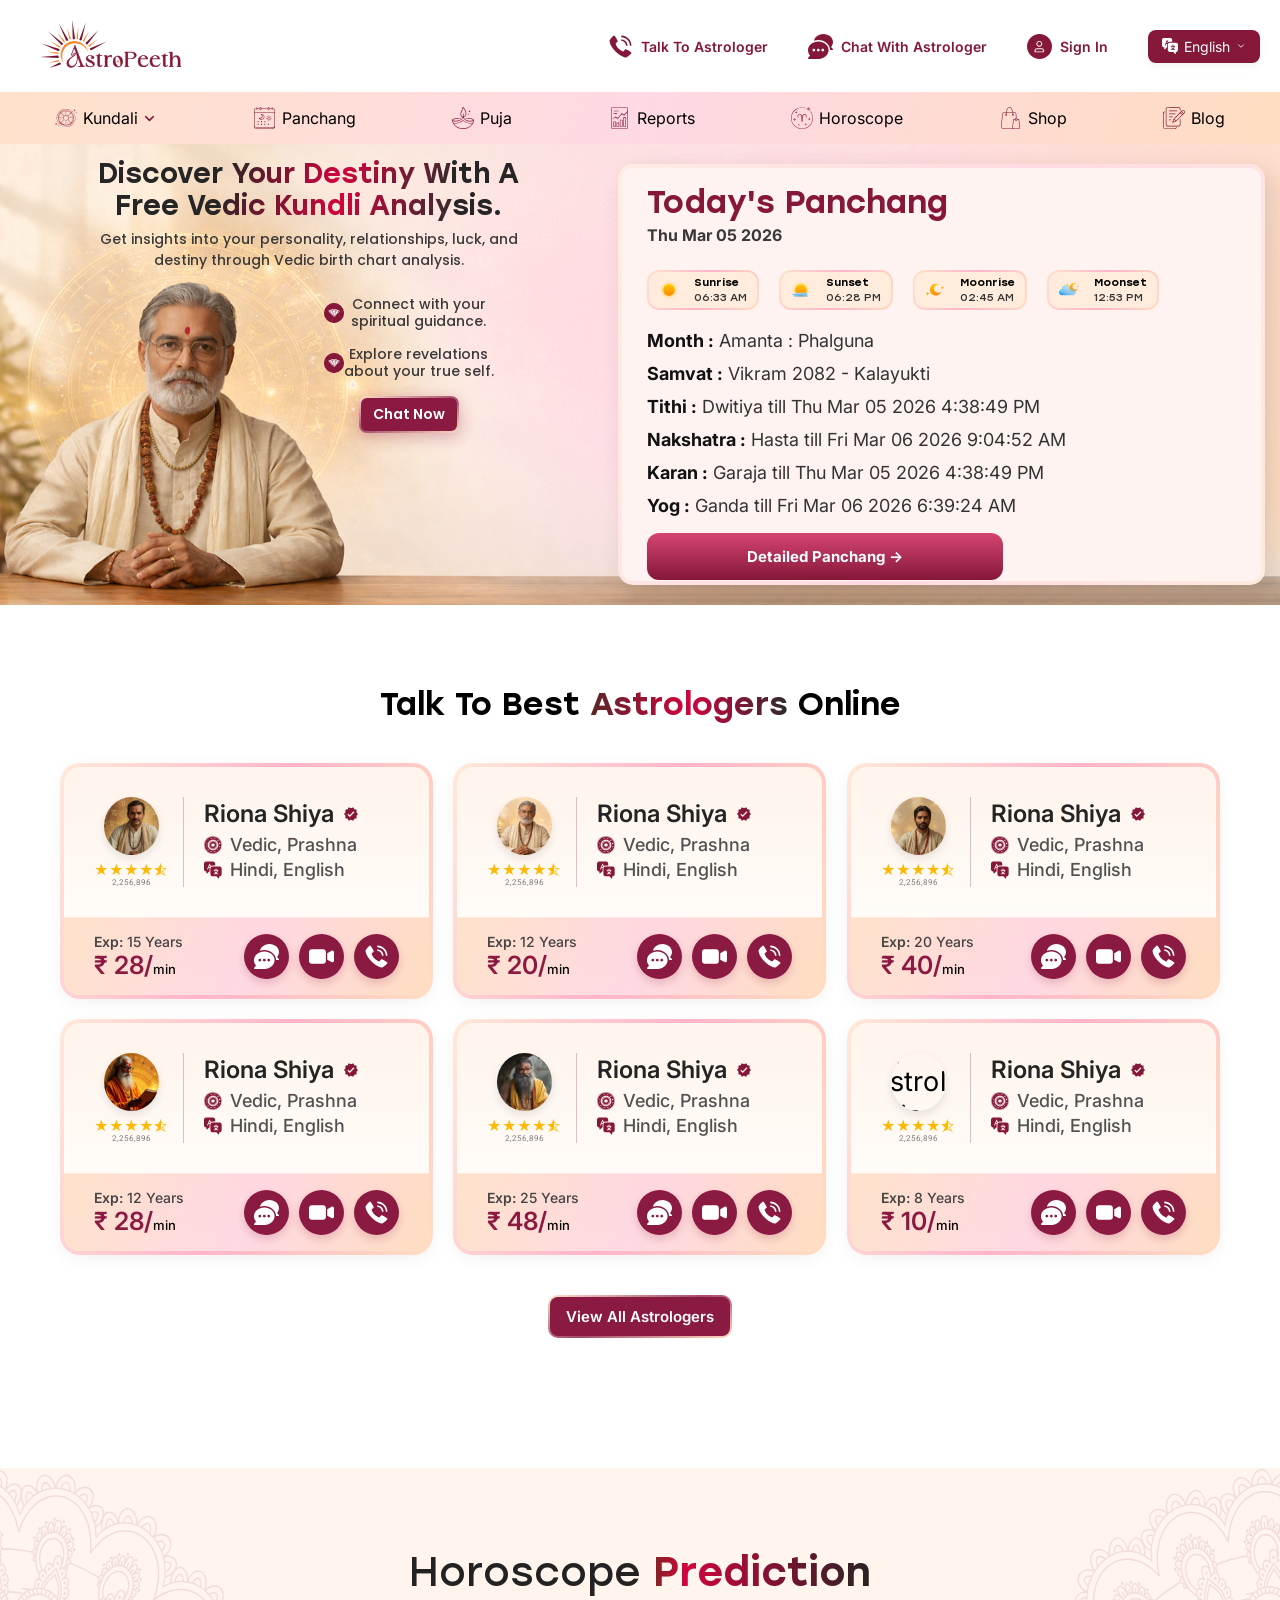
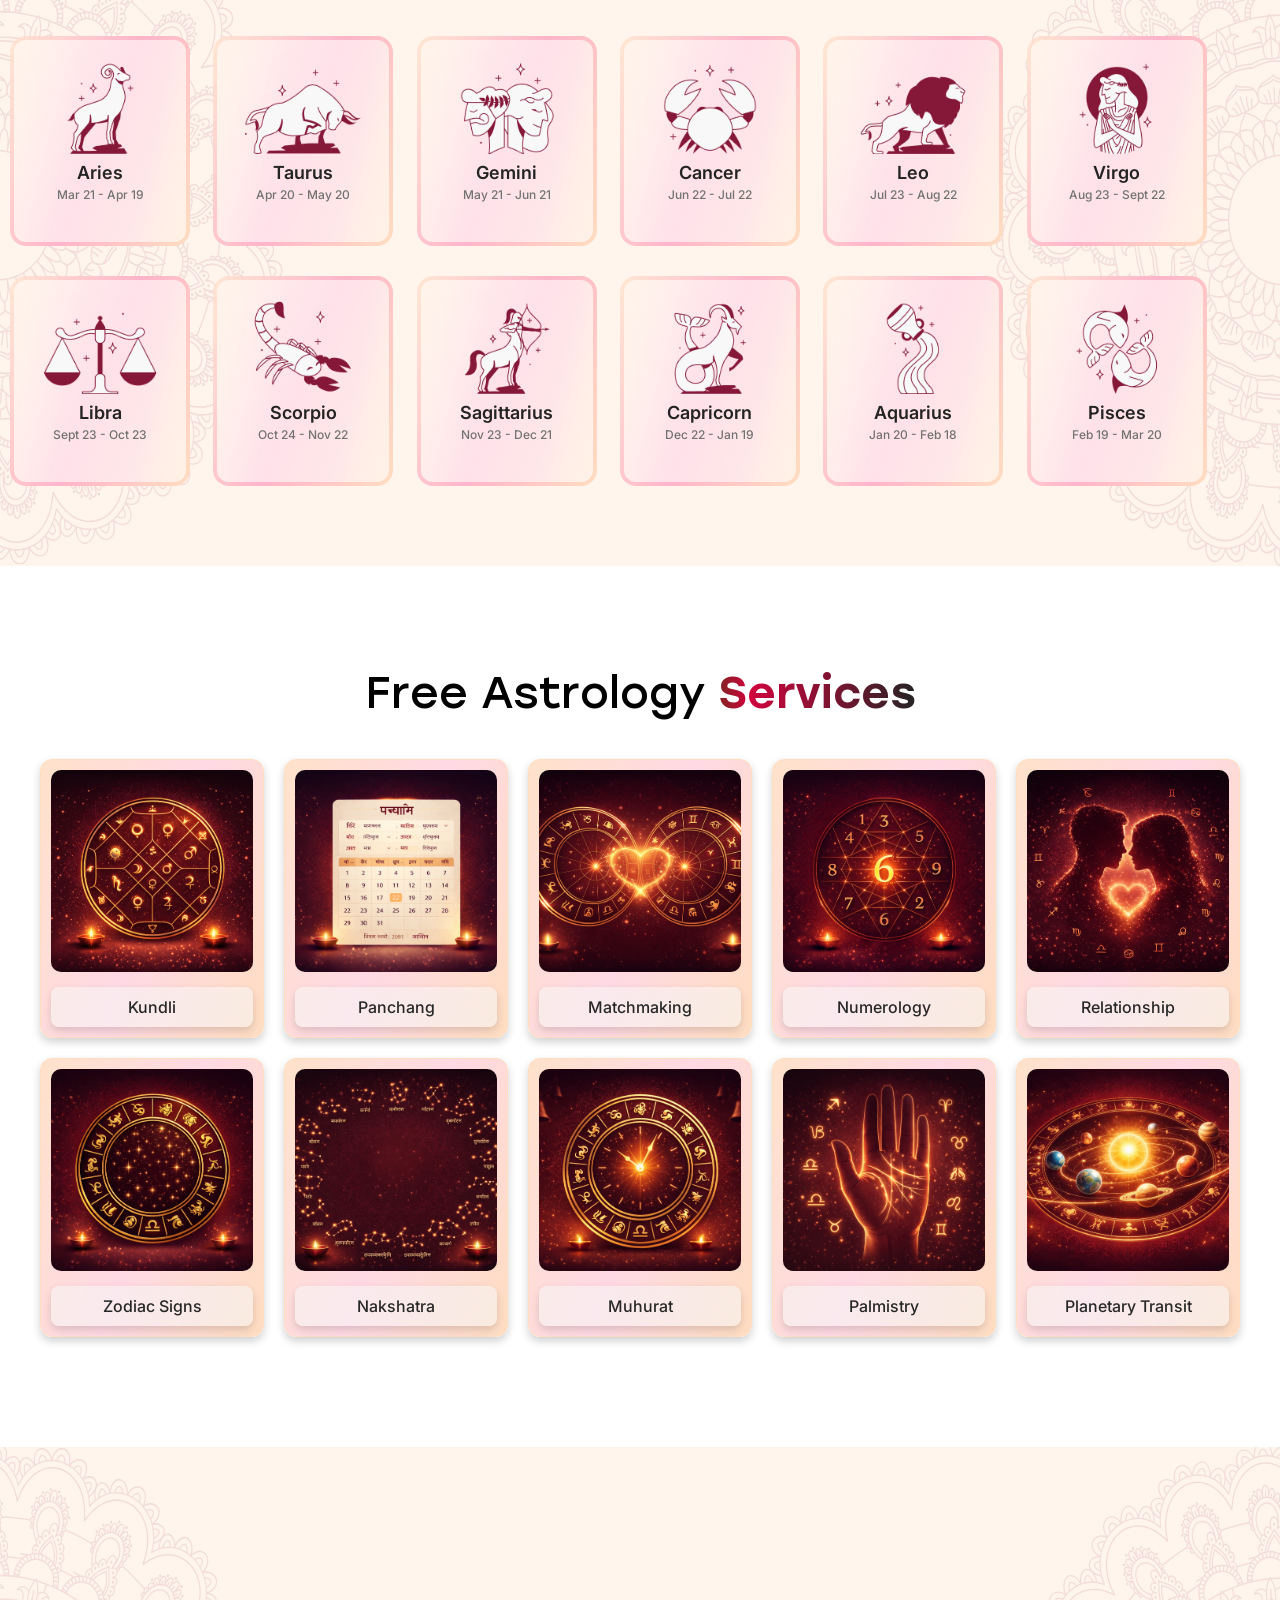
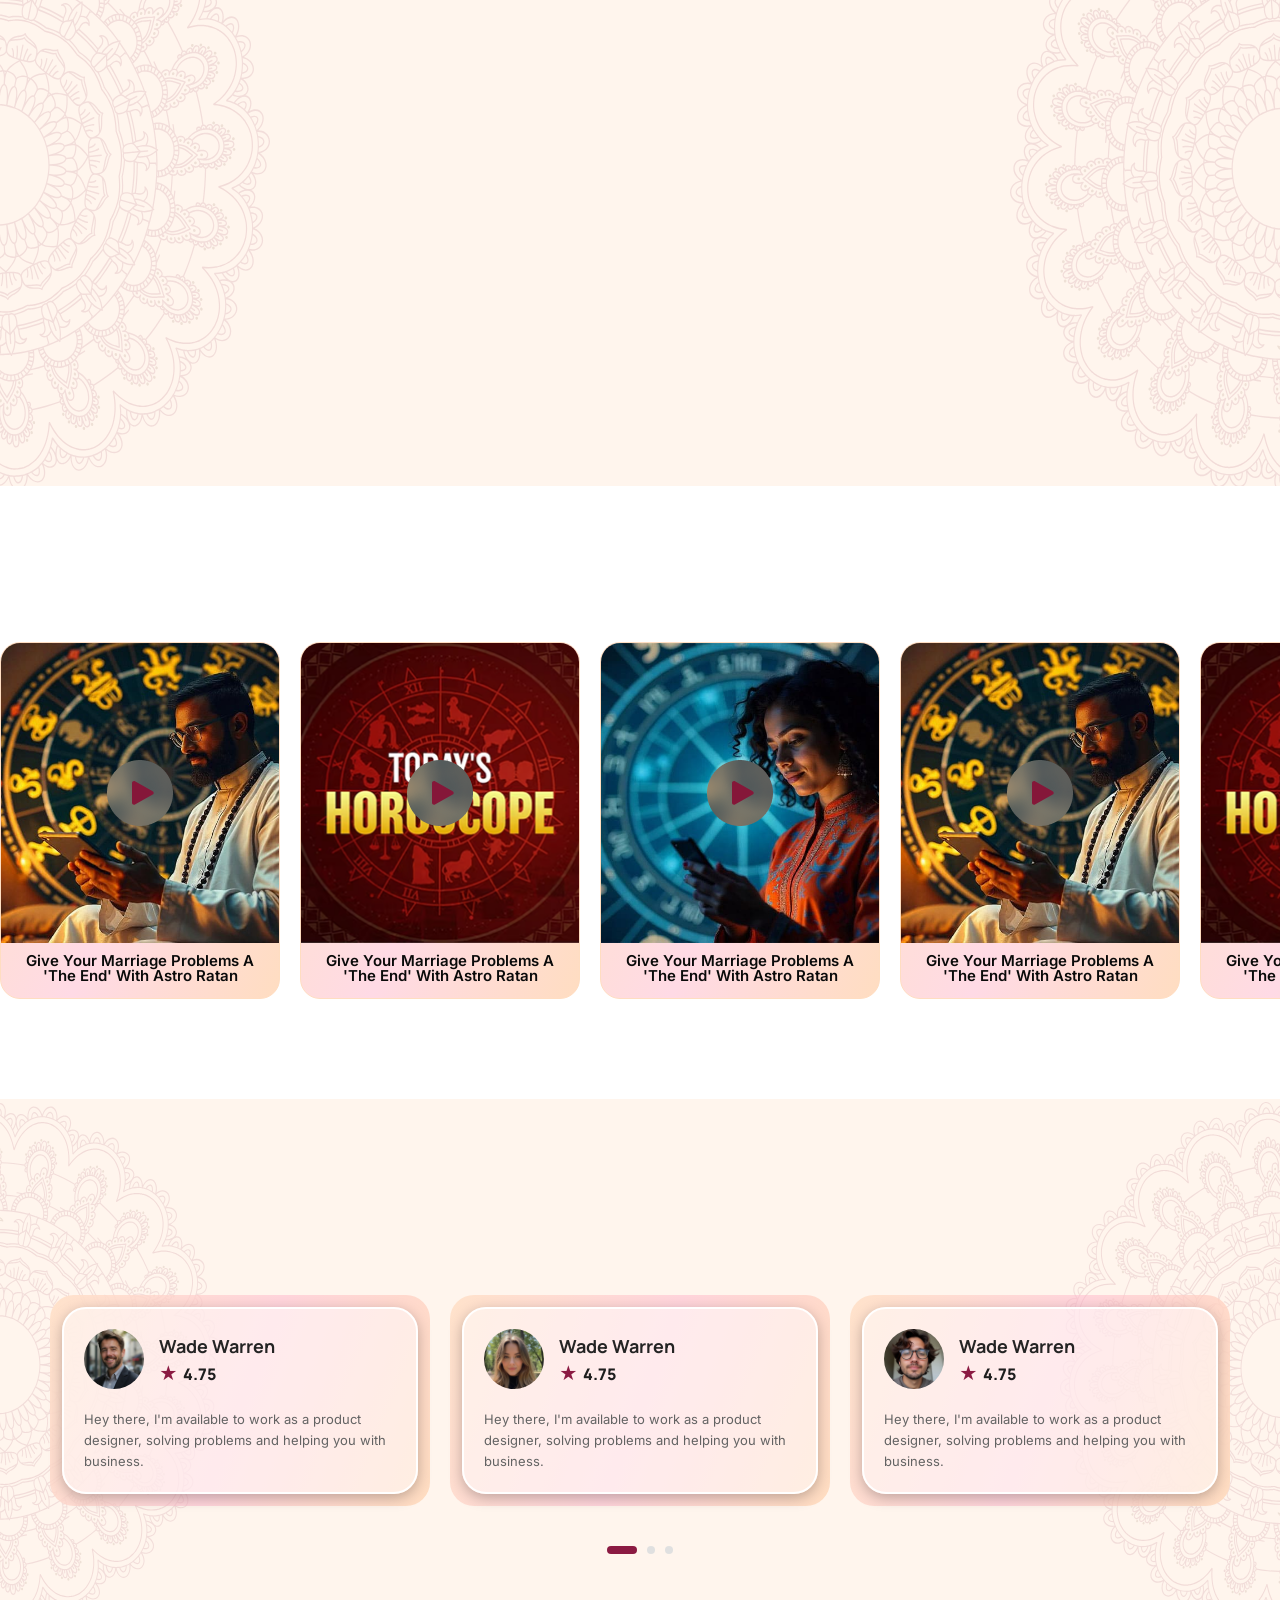
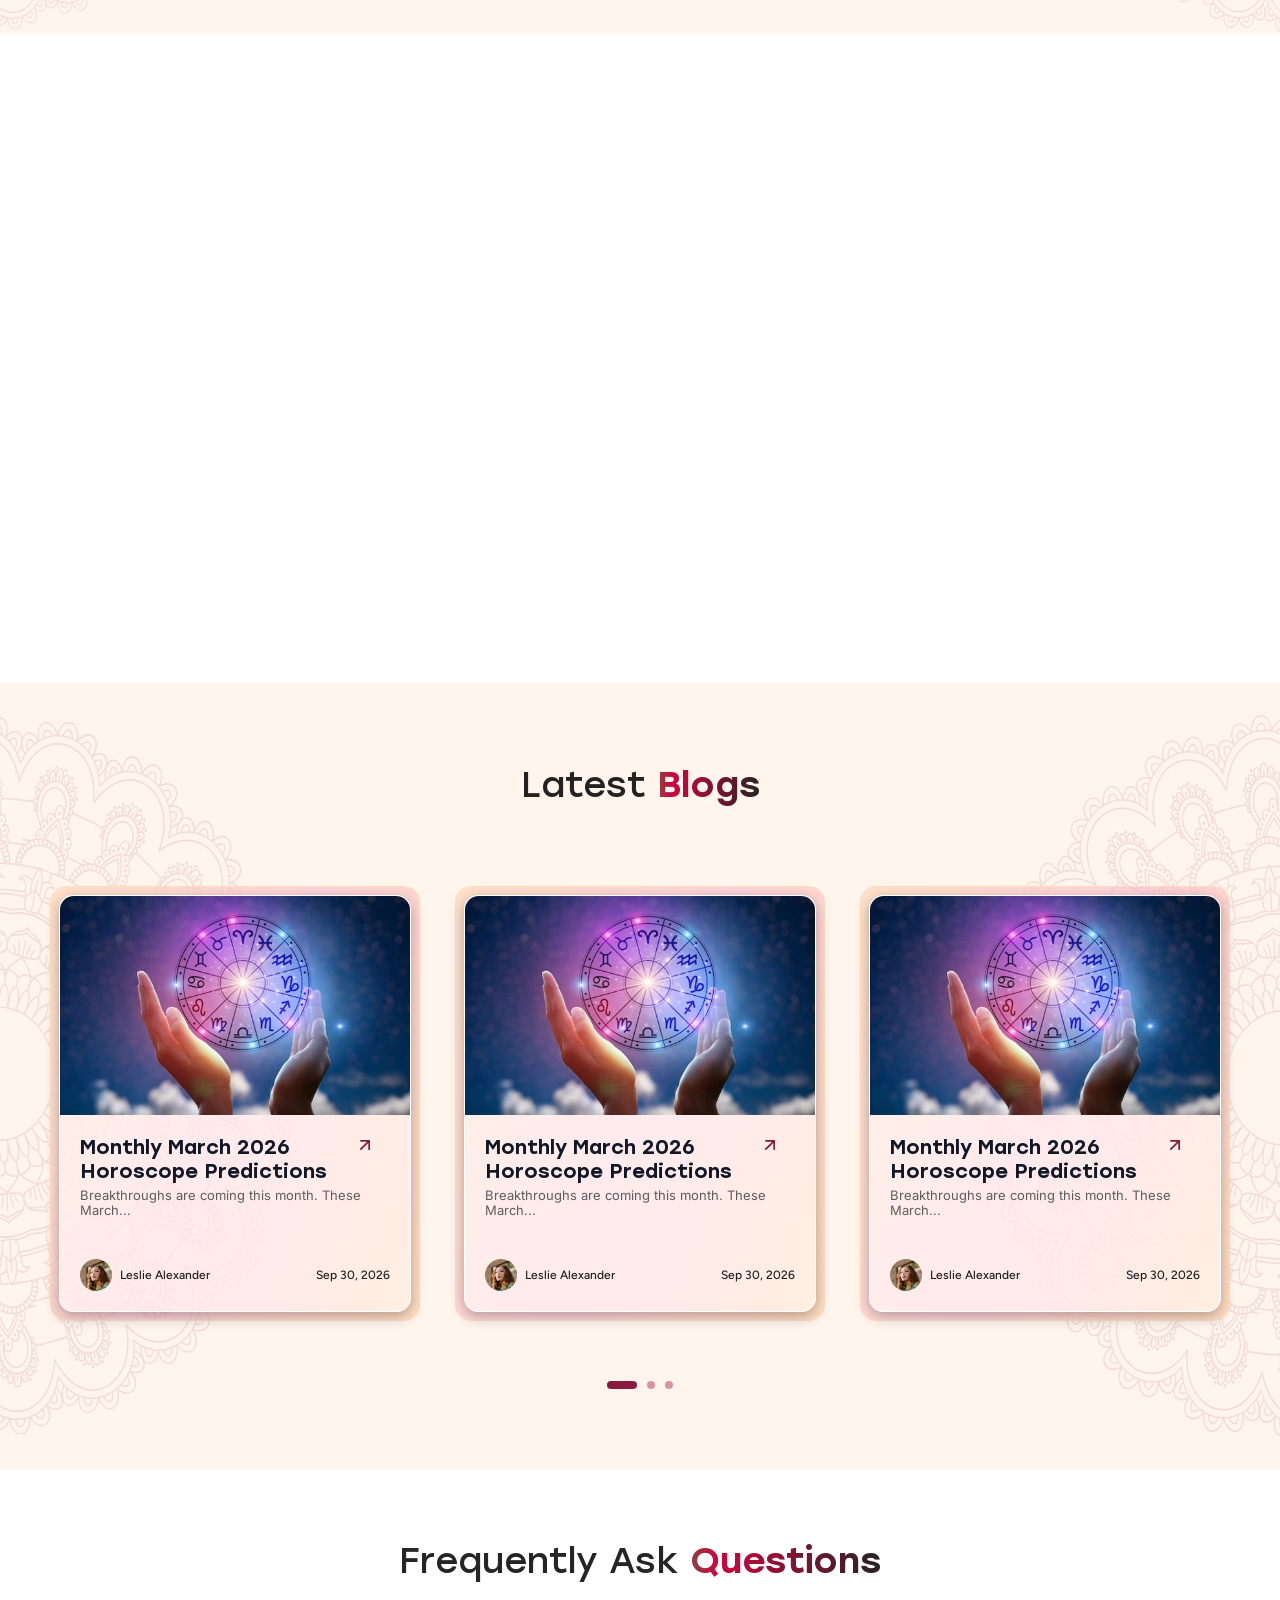
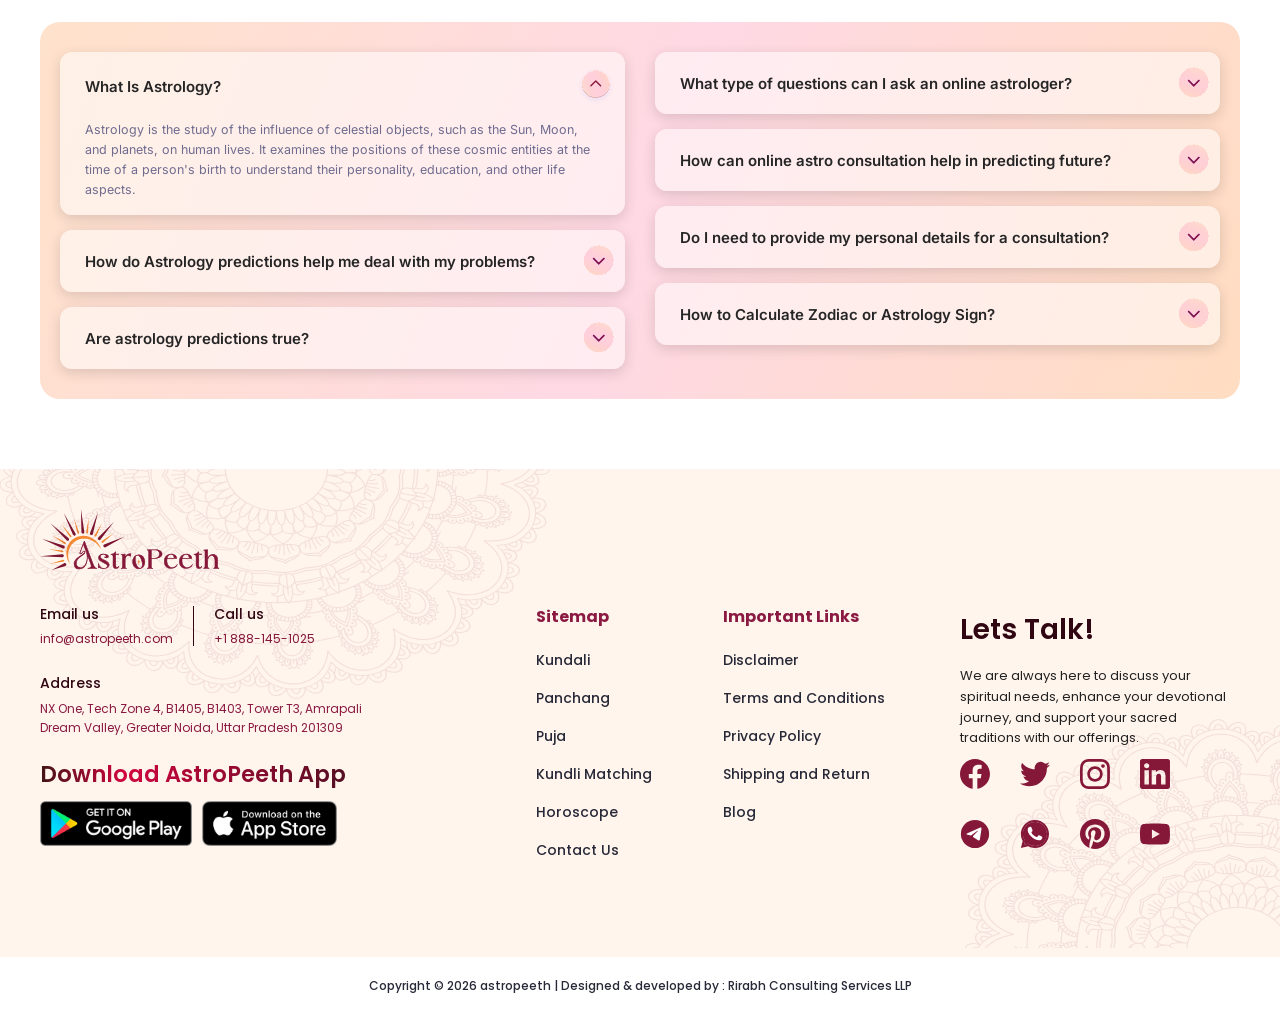
==== commit fce4a5e7: "responsive" ====
--- a/index.html
+++ b/index.html
@@ -55,7 +55,7 @@
                 <img src="Images/hamburger.svg" alt="Menu">
             </div>
         </div>
-        
+
     </div>
 </header>
 
@@ -1467,6 +1467,7 @@
     <div class="footer-bottom">
         <p>Copyright © 2026 astropeeth | Designed & developed by : Rirabh Consulting Services LLP</p>
     </div>
+    
     <script src="script.js" defer></script>
 </body>
 
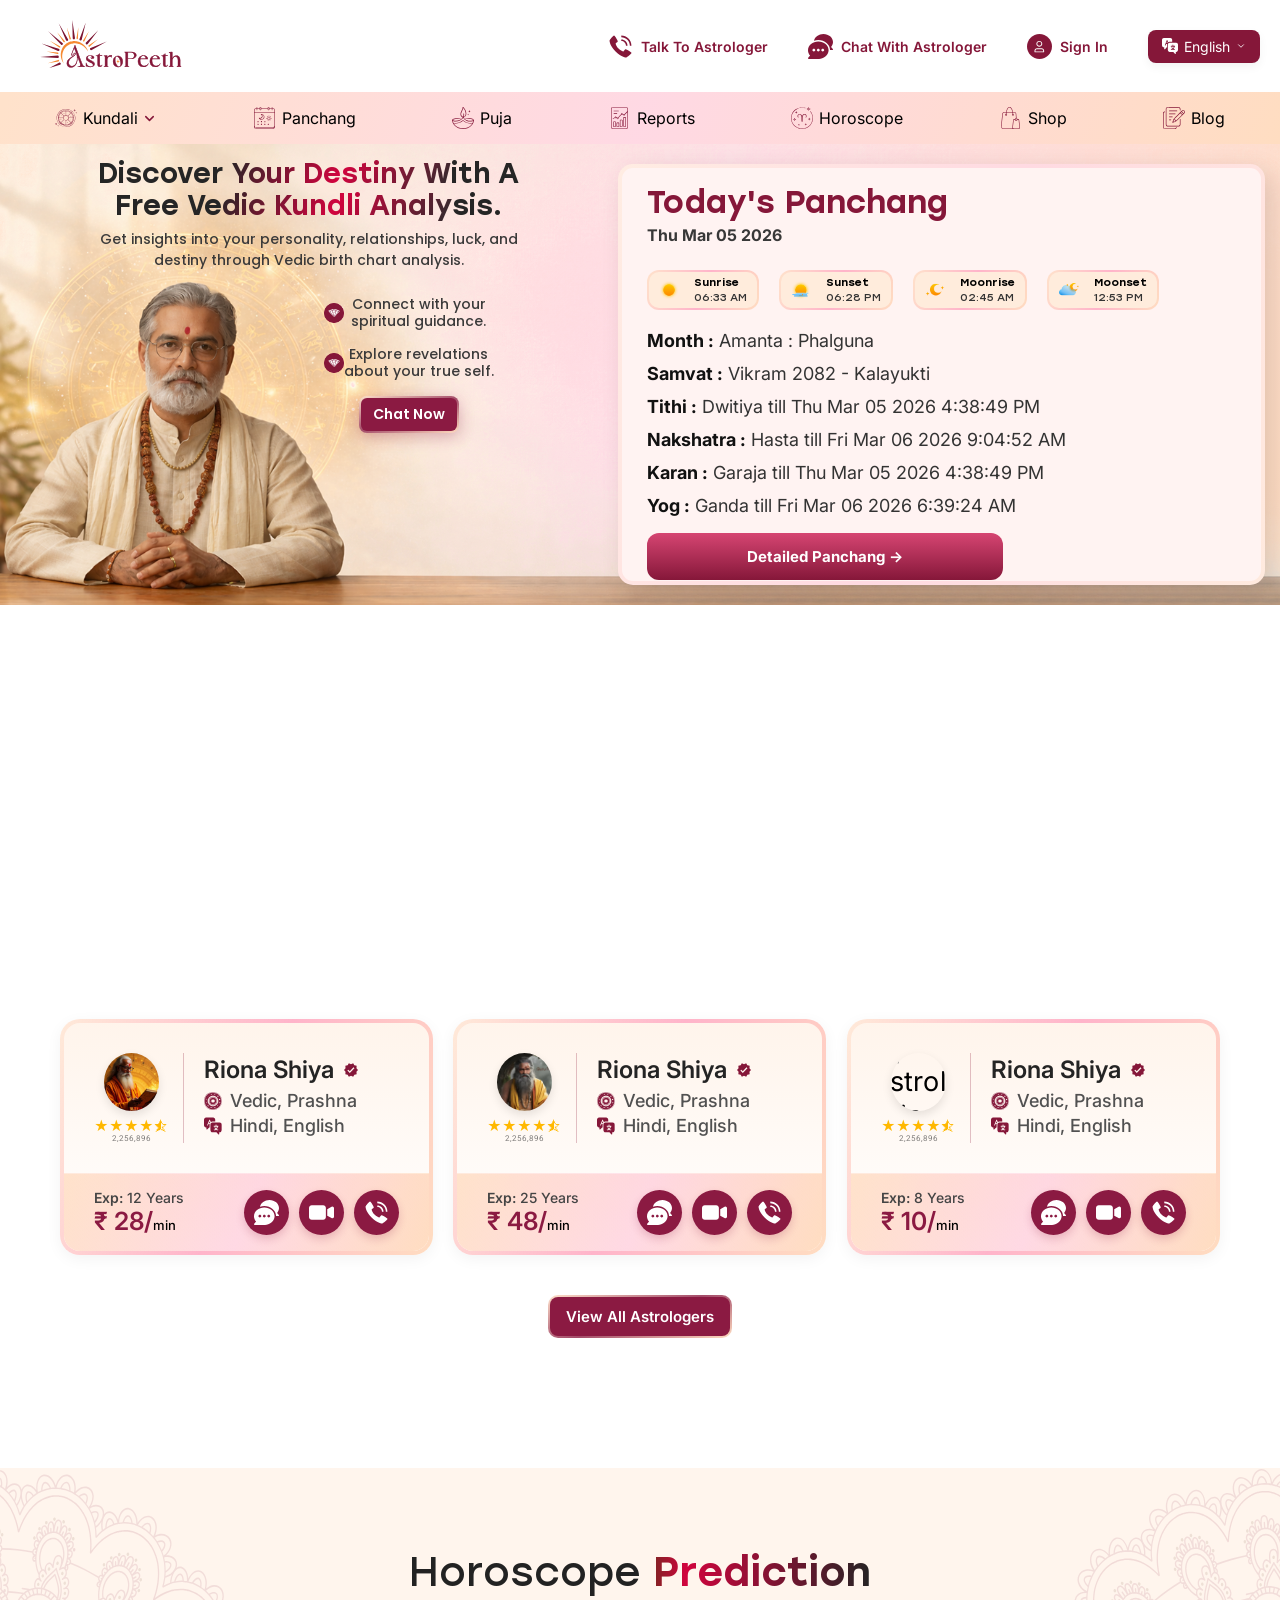
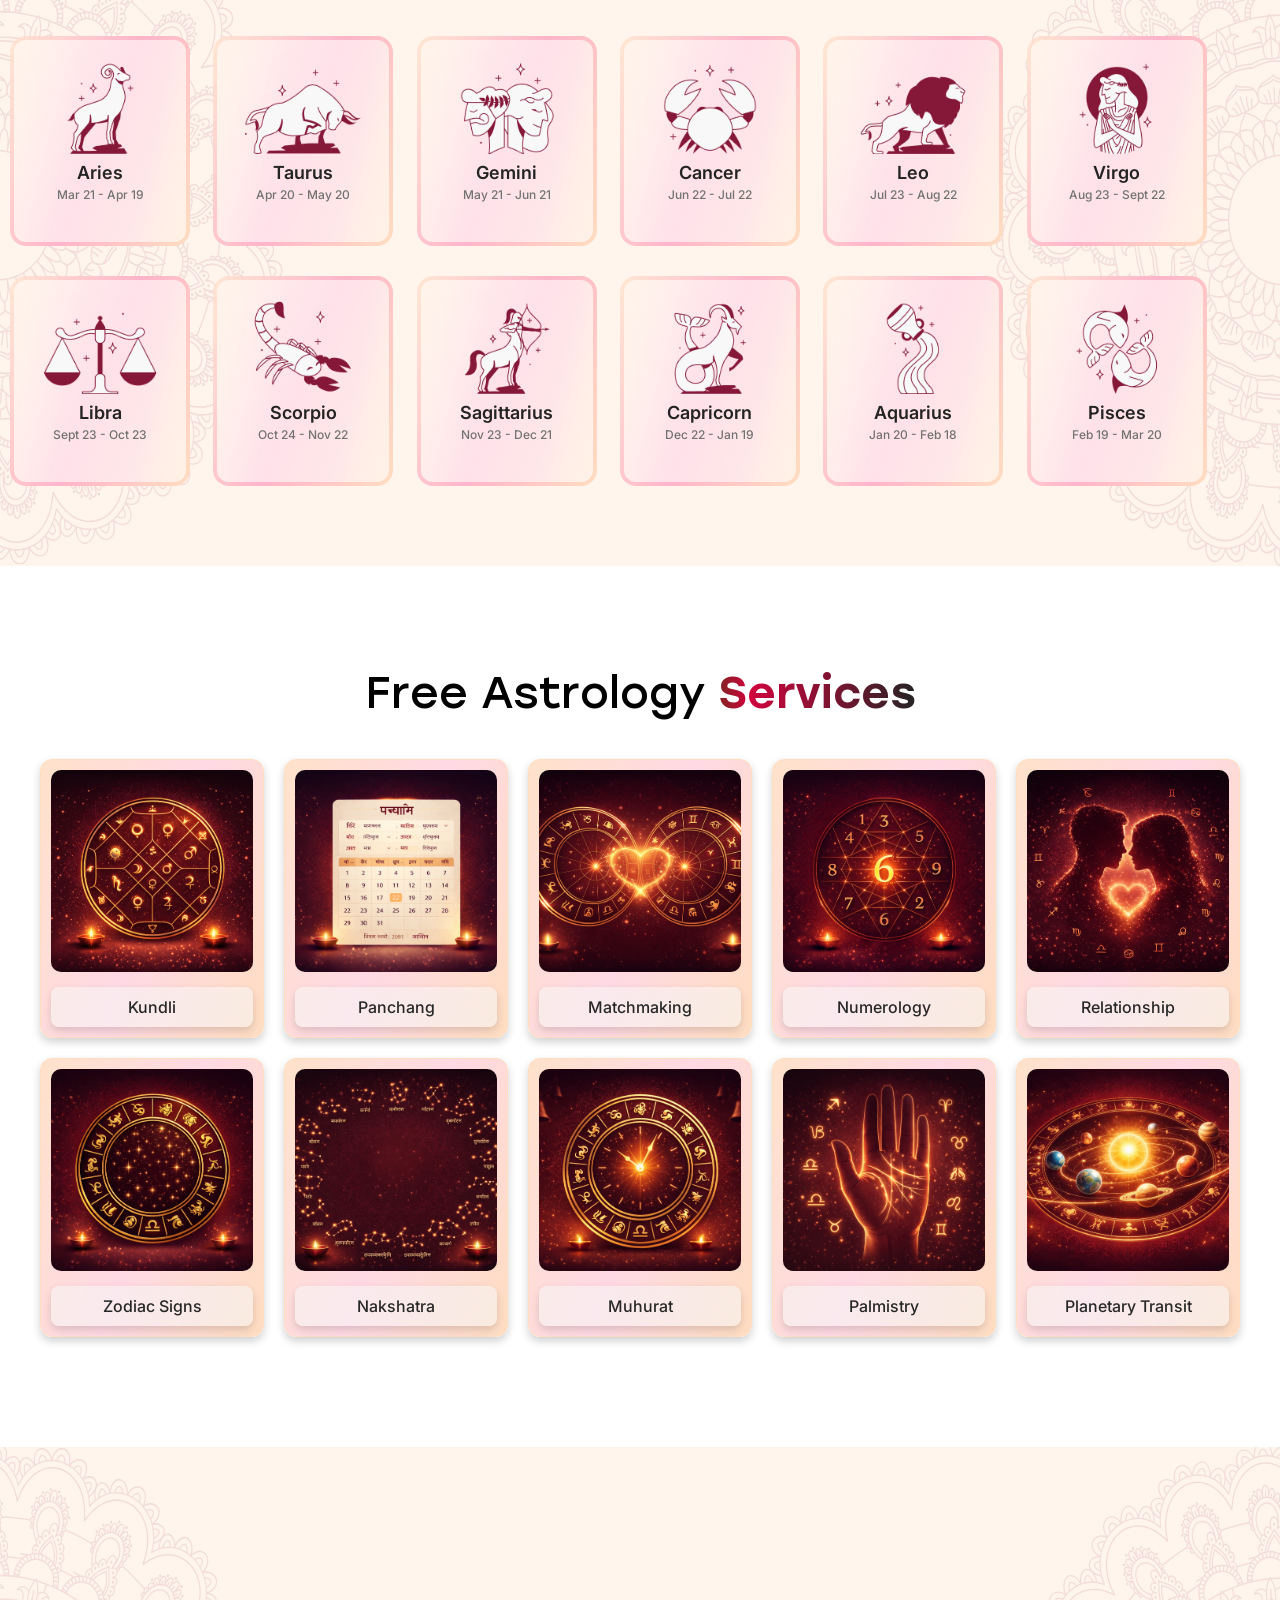
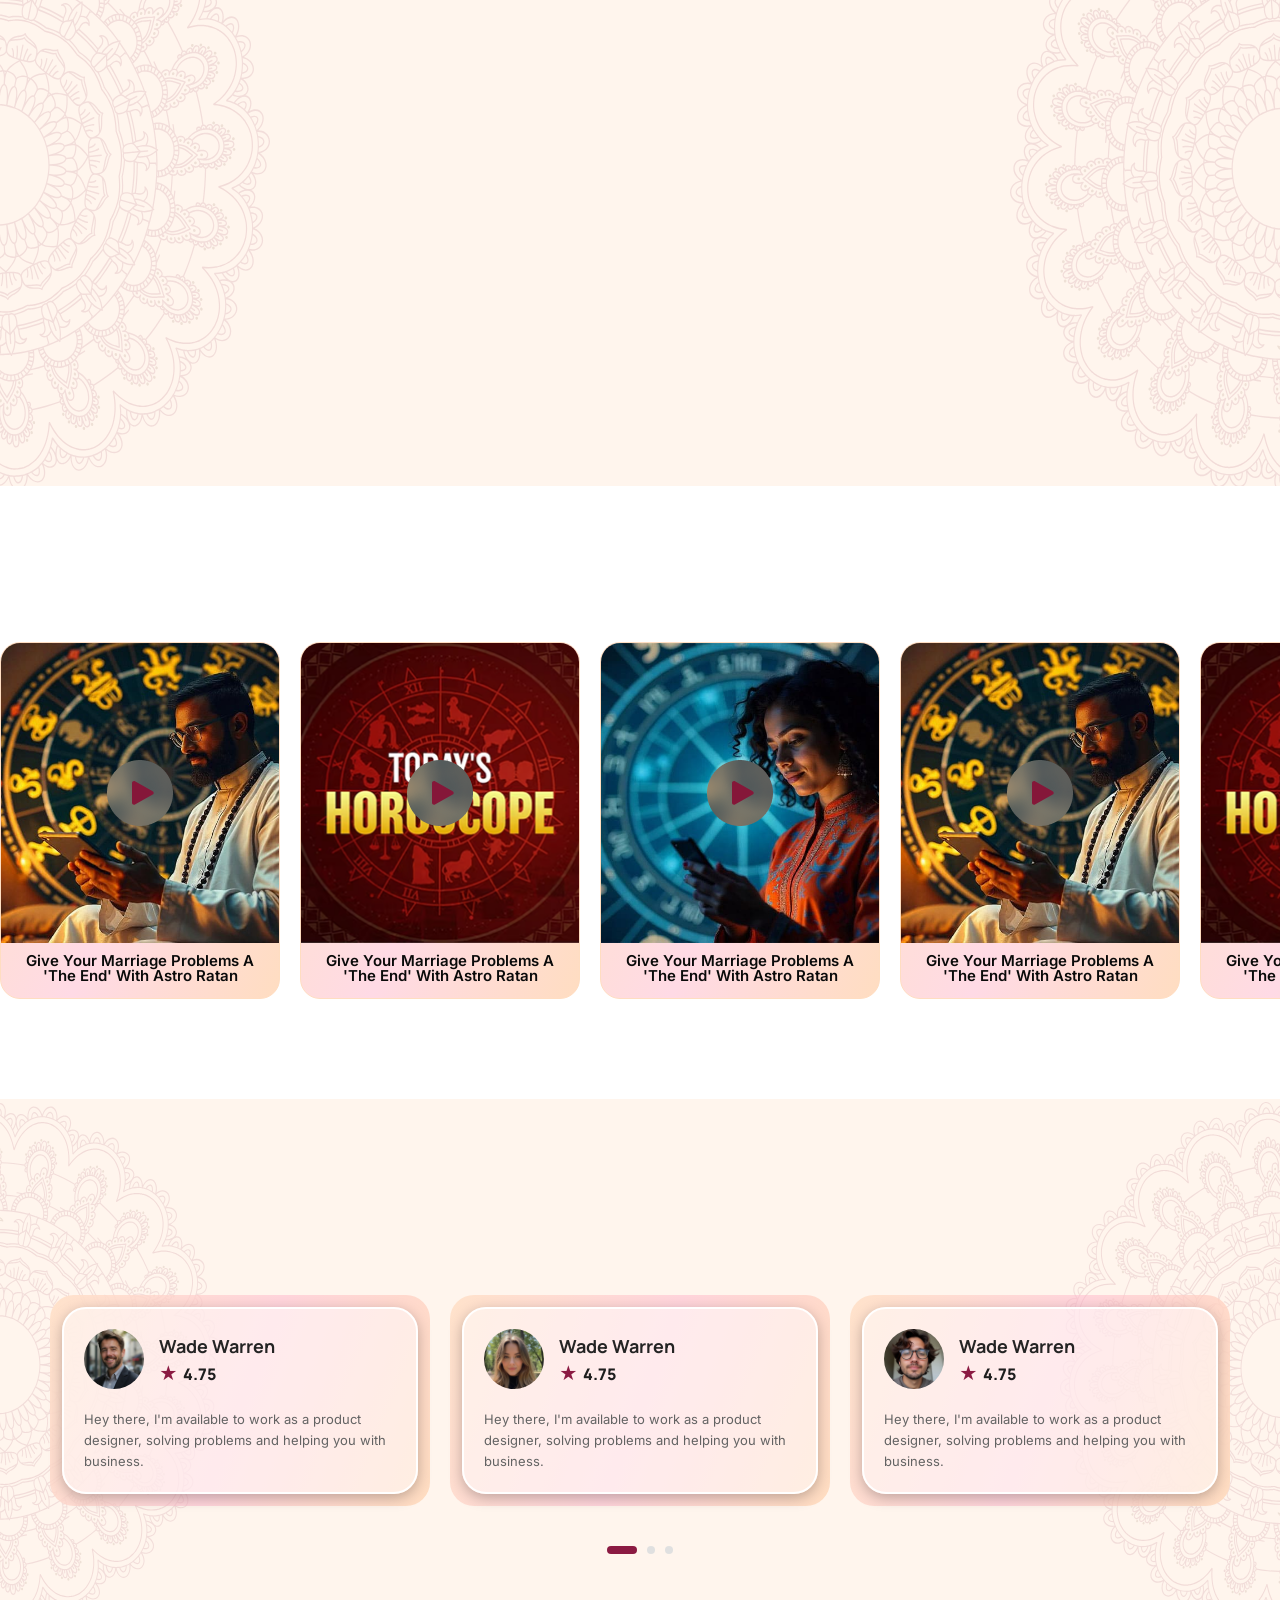
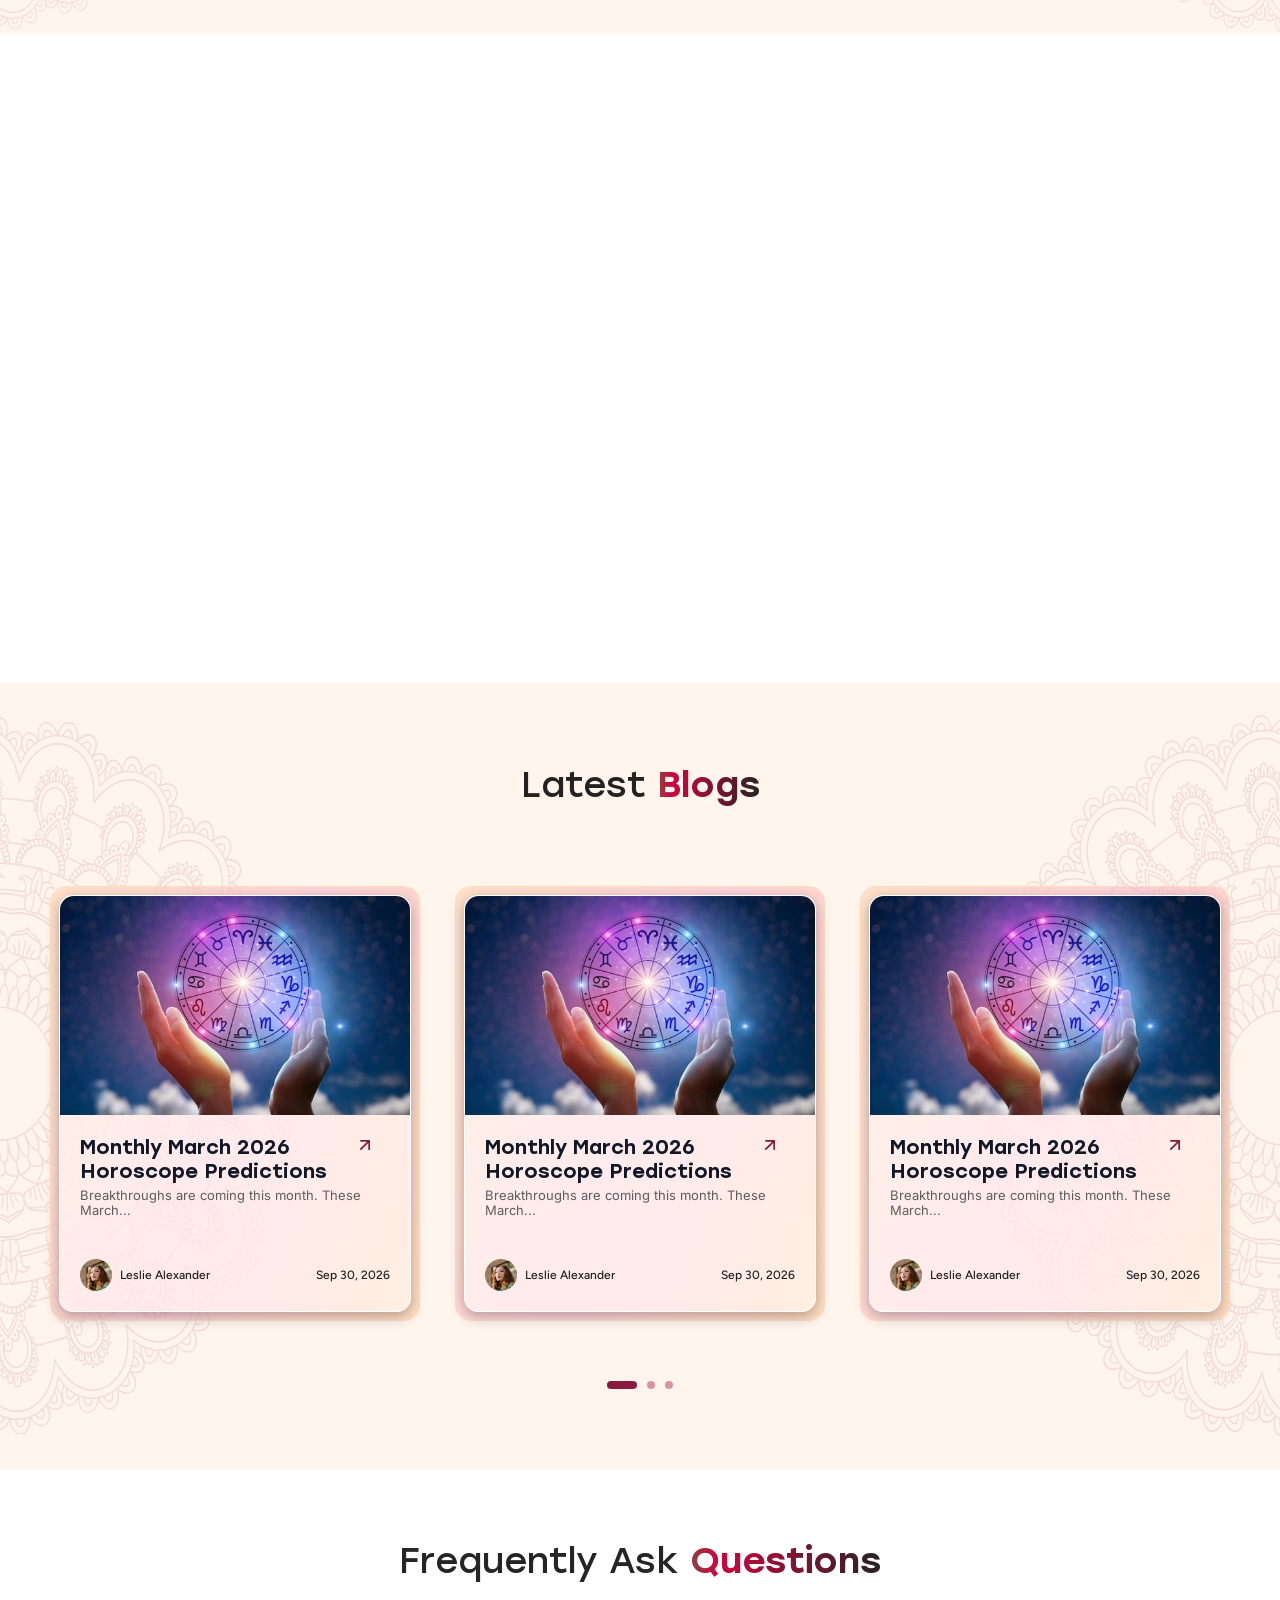
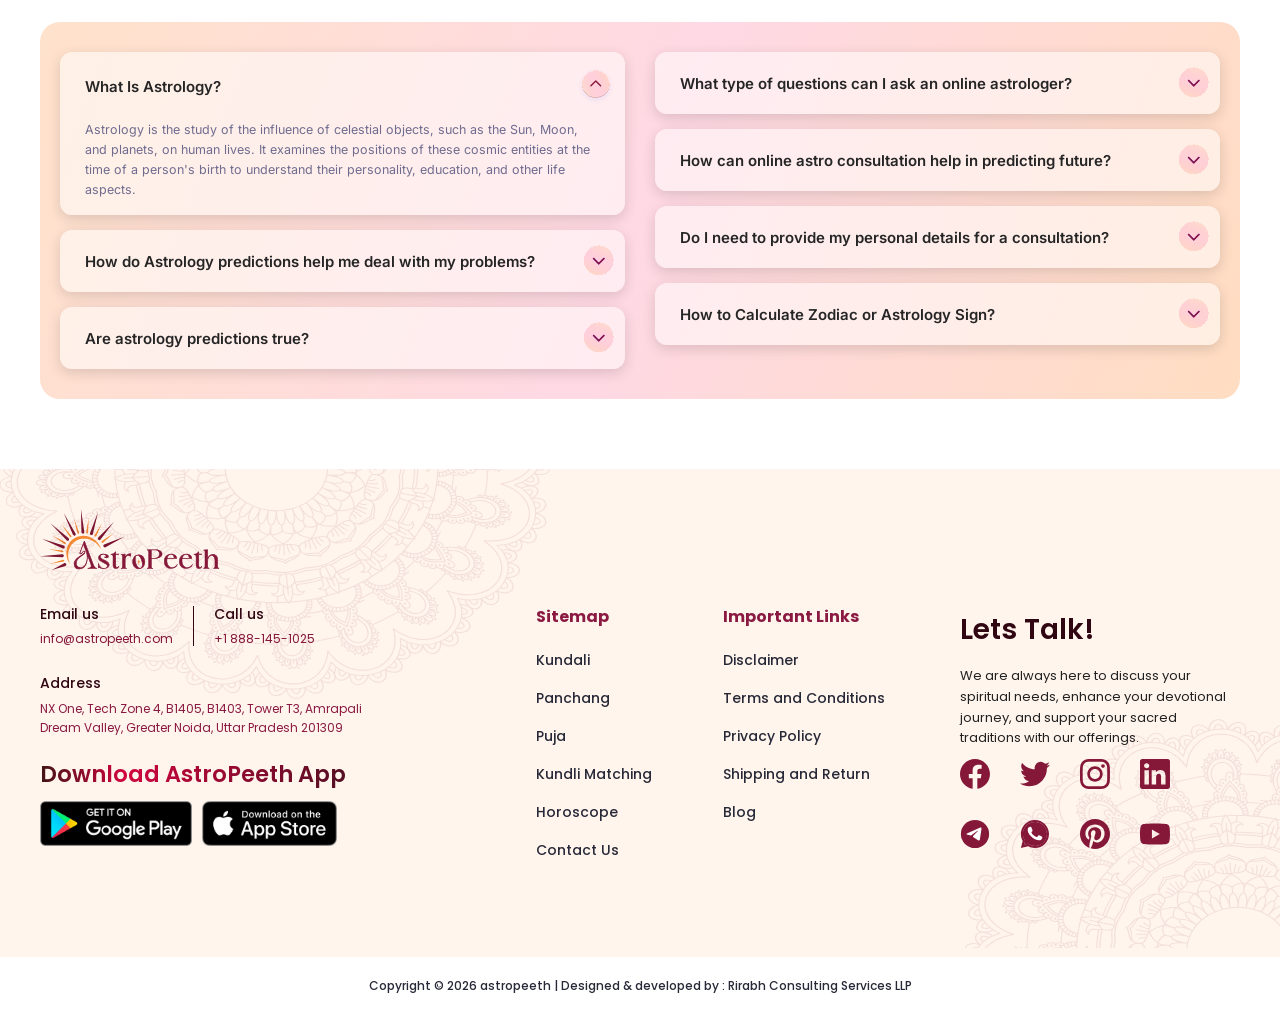
==== commit 6f502dc1: "responsive" ====
--- a/index.html
+++ b/index.html
@@ -1467,6 +1467,54 @@
     <div class="footer-bottom">
         <p>Copyright © 2026 astropeeth | Designed & developed by : Rirabh Consulting Services LLP</p>
     </div>
+
+    <!-- SIGN IN MODAL -->
+    <div class="modal-overlay" id="authModal">
+        <div class="modal-box">
+
+            <!-- CLOSE BUTTON -->
+            <span class="modal-close" id="closeModal">&times;</span>
+
+            <!-- TOP SECTION -->
+            <div class="modal-header">
+                <h2>Get Consultation from Experts</h2>
+                <p class="highlight">First Chat Free</p>
+            </div>
+
+            <!-- BODY -->
+            <div class="modal-body">
+
+                <h3>Sign In</h3>
+                <p class="subtitle">Enter your mobile number to continue</p>
+
+                <div class="input-box">
+                    <span>+91</span>
+                    <input type="tel" id="mobileInput" placeholder="Enter Mobile Number" maxlength="10"
+                        inputmode="numeric" pattern="[0-9]*">
+                </div>
+
+                <button class="otp-btn">Send OTP</button>
+
+                <button class="email-btn">
+                    Continue with Email
+                </button>
+
+                <p class="terms">
+                    By signing in, you agree to our <span>Terms</span> & <span>Privacy Policy</span>
+                </p>
+
+                <div class="app-links">
+                    <p>Download Our App</p>
+                    <div class="stores">
+                        <img src="Images/google-play.png" alt="">
+                        <img src="Images/app-store.png" alt="">
+                    </div>
+                </div>
+
+            </div>
+
+        </div>
+    </div>
     
     <script src="script.js" defer></script>
 </body>
--- a/style.css
+++ b/style.css
@@ -222,6 +222,167 @@
 .lang-dropdown a:hover {
     background: #fdf0f3;
     color: #8b1c3d;
+}
+
+/* OVERLAY */
+.modal-overlay {
+    position: fixed;
+    top: 0;
+    left: 0;
+    width: 100%;
+    height: 100%;
+    background: rgba(0,0,0,0.5);
+    display: none;
+    justify-content: center;
+    align-items: center;
+    z-index: 2000;
+}
+
+/* BOX */
+.modal-box {
+    width: 400px;
+    background: #fff;
+    border-radius: 16px;
+    overflow: hidden;
+    animation: fadeIn 0.3s ease;
+}
+
+/* HEADER */
+.modal-header {
+    background: linear-gradient(135deg, #8B1A42, #d43a5f);
+    color: #fff;
+    text-align: center;
+    padding: 20px;
+}
+
+.modal-header h2 {
+    font-size: 18px;
+    margin-bottom: 5px;
+    
+}
+
+.modal-header .highlight {
+    color: yellow;
+    font-weight: bold;
+    font-size: 20px;
+}
+
+/* BODY */
+.modal-body {
+    padding: 25px;
+    text-align: center;
+}
+
+.modal-body h3 {
+    margin-bottom: 5px;
+}
+
+.subtitle {
+    font-size: 14px;
+    margin-bottom: 20px;
+    color: #555;
+}
+
+/* INPUT */
+.input-box {
+    display: flex;
+    align-items: center;
+    border: 1px solid #ddd;
+    border-radius: 10px;
+    padding: 10px;
+    margin-bottom: 15px;
+}
+
+.input-box span {
+    margin-right: 8px;
+}
+
+.input-box input {
+    border: none;
+    outline: none;
+    width: 100%;
+}
+
+/* BUTTONS */
+.otp-btn {
+    width: 100%;
+    padding: 10px;
+    border-radius: 25px;
+    color: #fff;
+    font-weight: 400;
+    background: #8B1A42;
+     border: 2px solid transparent;
+    background-image: 
+        linear-gradient(#8B1A42, #8B1A42), 
+        linear-gradient(161.75deg, rgba(255, 226, 203, 1), rgba(186, 122, 142, 0.51), rgba(255, 221, 193, 1));
+    background-origin: border-box;
+    background-clip: padding-box, border-box;
+    font-size: 16px;
+    cursor: pointer;
+    box-shadow: 0 4px 15px rgba(139, 26, 66, 0.3);
+    margin-bottom: 10px;
+    cursor: pointer;
+    font-family: var(--font-heading);
+}
+
+.email-btn {
+    width: 100%;
+    padding: 10px;
+    border-radius: 25px;
+    color: #fff;
+    font-weight: 400;
+    background: #e63946;
+     border: 2px solid transparent;
+    background-image: 
+        linear-gradient(#e63946, #e63946), 
+        linear-gradient(161.75deg, rgba(255, 226, 203, 1), rgba(186, 122, 142, 0.51), rgba(255, 221, 193, 1));
+    background-origin: border-box;
+    background-clip: padding-box, border-box;
+    font-size: 16px;
+    box-shadow: 0 4px 15px rgba(139, 26, 66, 0.3);
+    cursor: pointer;
+    font-family: var(--font-heading);
+    color: #fff;
+    cursor: pointer;
+
+}
+ 
+
+/* TERMS */
+.terms {
+    font-size: 12px;
+    margin: 10px 0 0 0;
+}
+
+.terms span {
+    color: #8B1A42;
+    font-weight: 600;
+}
+
+/* APP LINKS */
+.app-links p {
+    margin-top: 15px;
+    font-size: 14px;
+}
+
+.stores {
+    display: flex;
+    justify-content: center;
+    gap: 10px;
+    margin-top: 10px;
+}
+
+.stores img {
+    width: 120px;
+}
+
+/* CLOSE BUTTON */
+.modal-close {
+    position: absolute;
+    right: 15px;
+    top: 10px;
+    font-size: 22px;
+    cursor: pointer;
 }
 
 
@@ -2504,6 +2665,16 @@
   display: none;
 }
 
+.dropdown-menu {
+        left: 15px;
+        transform: translateY(10px);
+        min-width: 180px;
+        width: max-content;
+    }
+
+    .dropdown-menu.show {
+        transform: translateY(0);
+    }
 
 
     .hero {
@@ -3246,6 +3417,16 @@
   display: none;
 }
 
+.dropdown-menu {
+        left: 15px;
+        transform: translateY(10px);
+        min-width: 180px;
+        width: max-content;
+    }
+
+    .dropdown-menu.show {
+        transform: translateY(0);
+    }
 
     
 
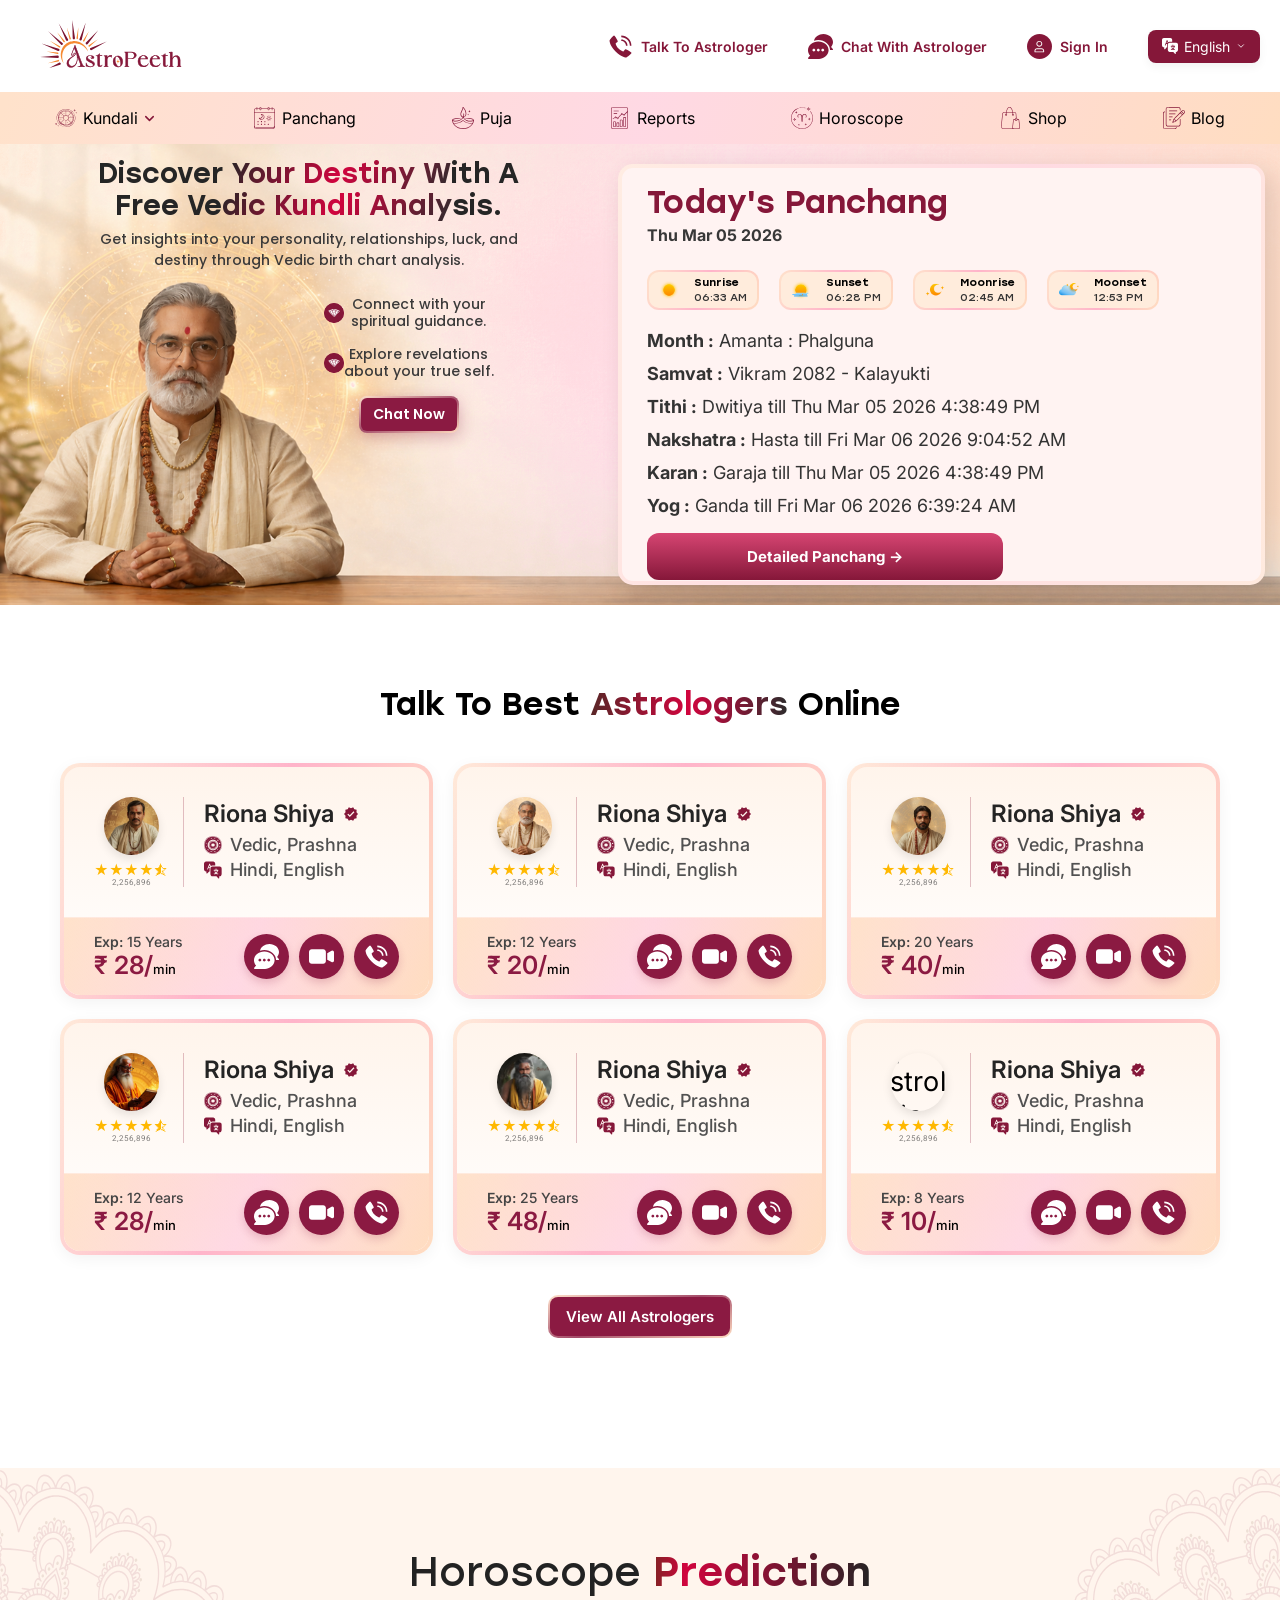
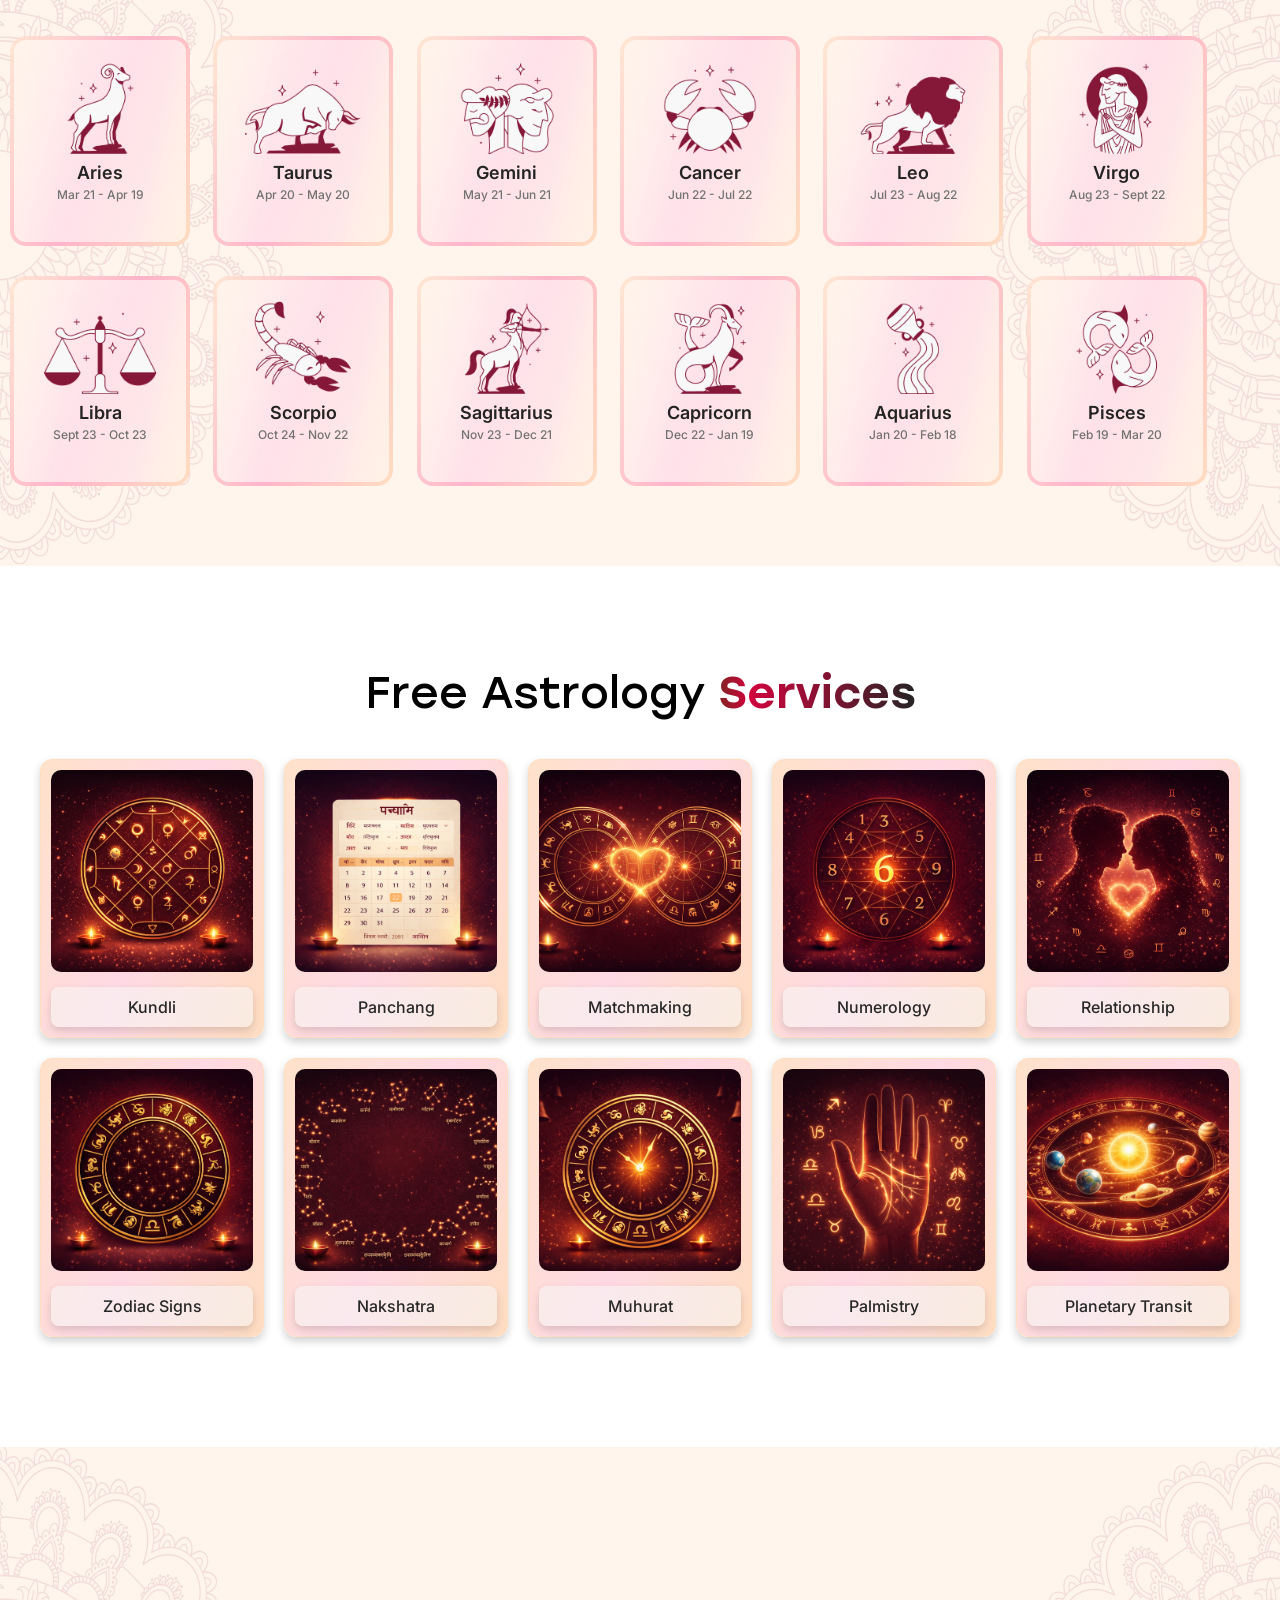
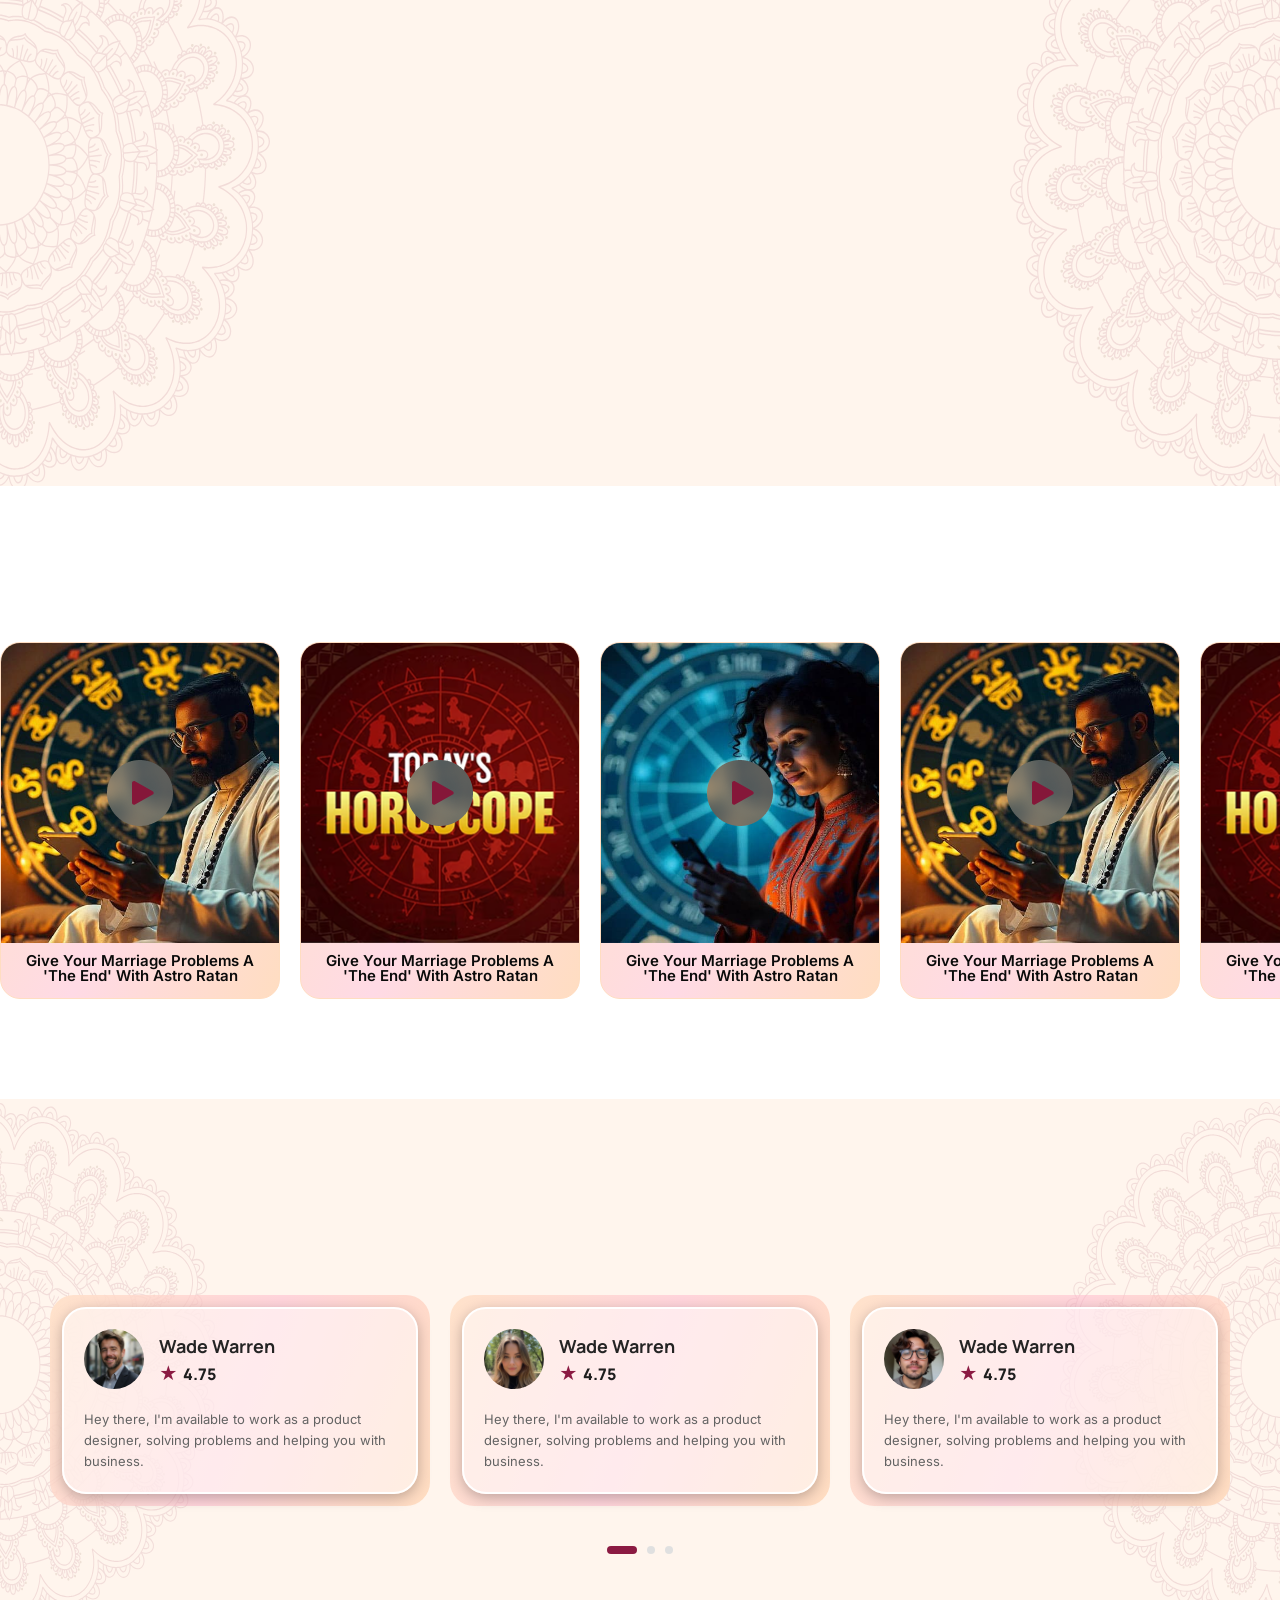
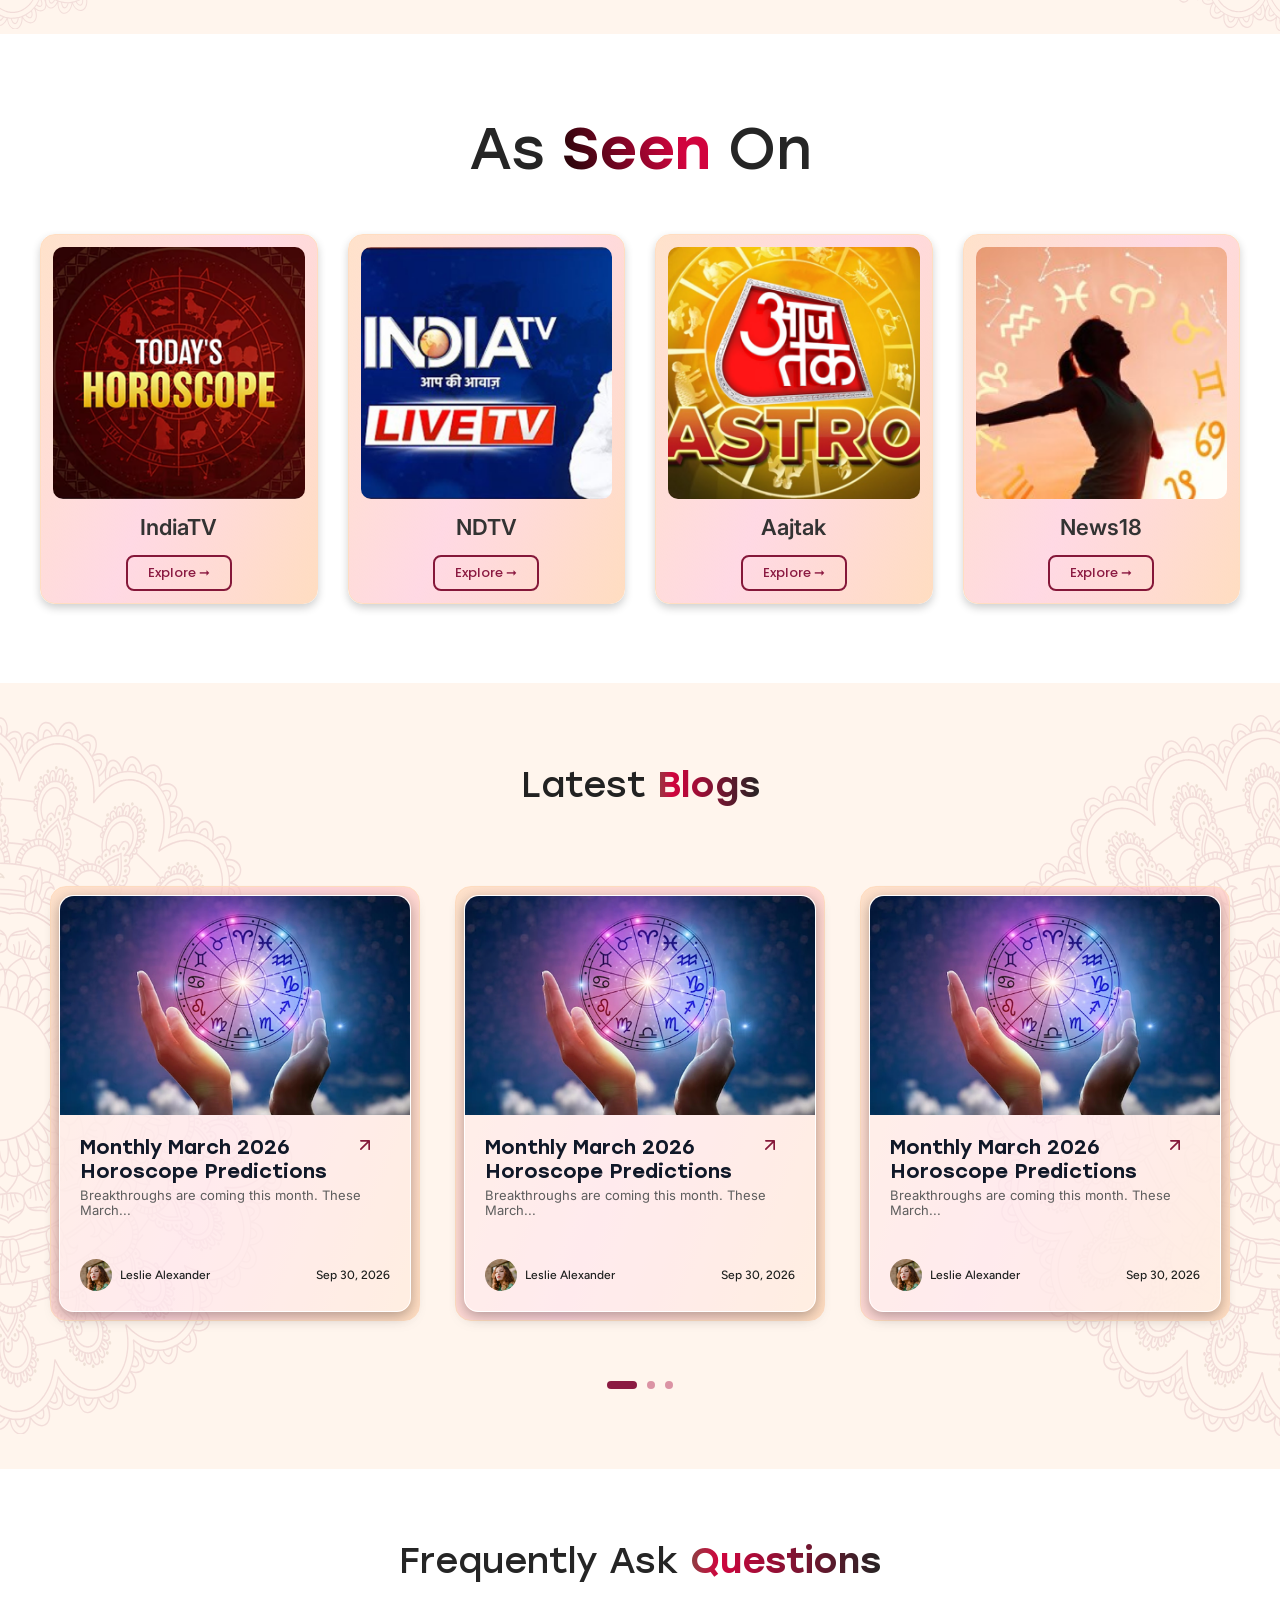
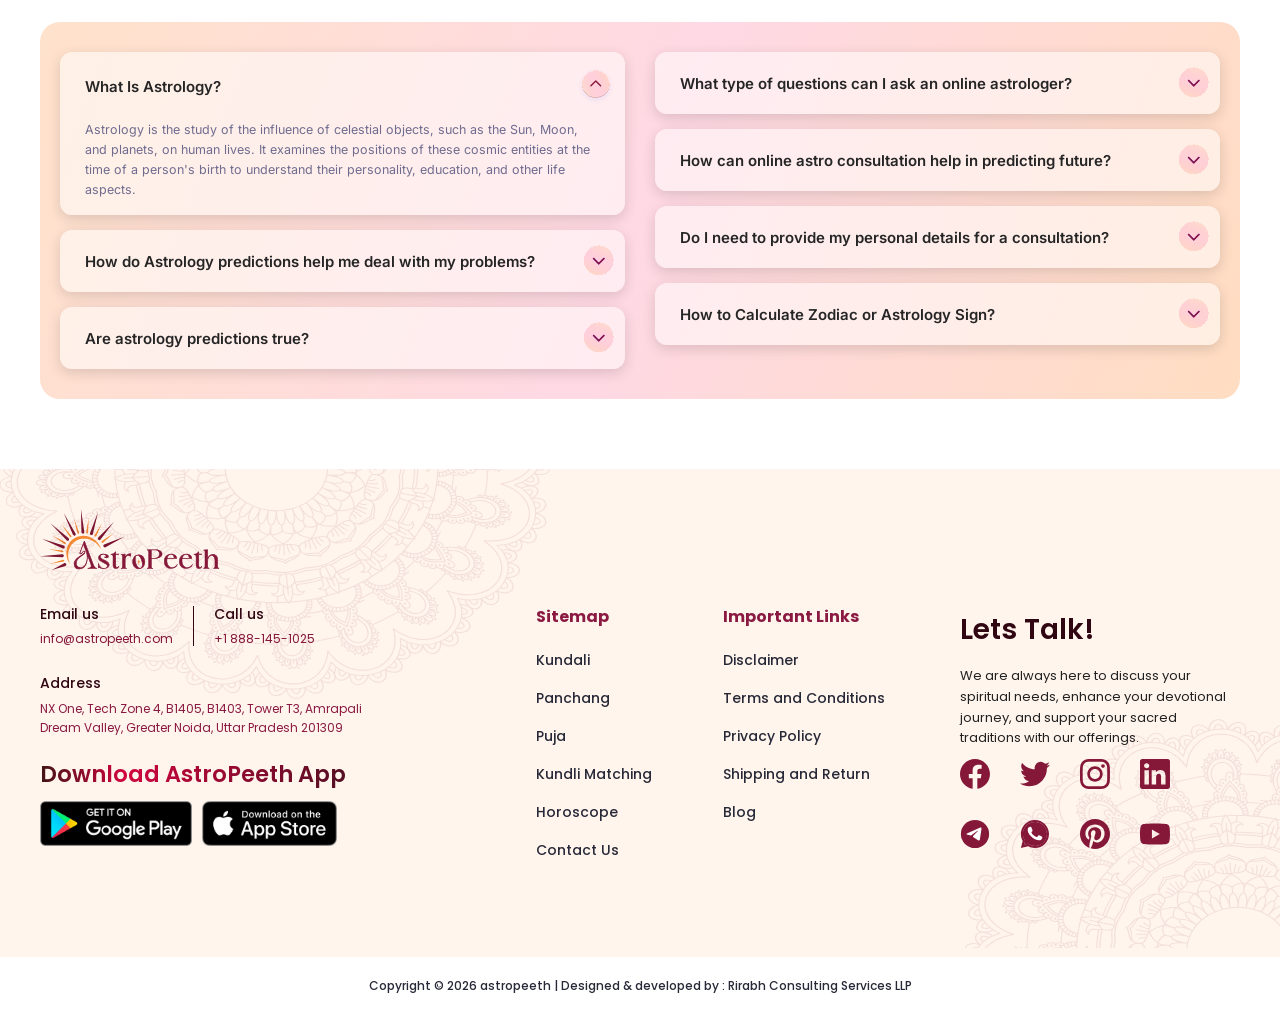
==== commit 1cb04a74: "responsive" ====
--- a/index.html
+++ b/index.html
@@ -96,10 +96,10 @@
                 <span data-key="horoscope">Horoscope</span>
             </div>
 
-            <div class="strip-item">
+            <a href="shop.html" class="strip-item">
                 <img src="Images/shop.svg" alt="">
                 <span data-key="shop">Shop</span>
-            </div>
+            </a>
 
             <div class="strip-item blogy">
                 <img src="Images/blog.svg" alt="">
@@ -1515,7 +1515,7 @@
 
         </div>
     </div>
-    
+
     <script src="script.js" defer></script>
 </body>
 
--- a/style.css
+++ b/style.css
@@ -500,6 +500,7 @@
     display: block;          
 }
 
+
 /* ================= HERO SECTION ================= */
 
 .hero {
@@ -744,11 +745,7 @@
      font-weight: 400;
 }
 
-.astro-info strong {
-    color: #111;
-    font-weight: 700;
-    display: inline-block;
-}
+
 
 .panchang-btn {
      width: fit-content;
@@ -2795,25 +2792,34 @@
         width: 40px;
     }
 
-    .time-text h2 {
-        font-size: 15px;
-        font-weight:400 ;
-    }
-
-    .time-text h6 {
-        font-size: 2x;
-    }
-
-    .astro-info p {
-        font-size: 20px;
-        line-height: 1;
-       
-    }
-
-    .panchang-btn {
-        width: 80%;
-        padding: 12px 0;
-    }
+  .time-text h2 {
+    font-size: clamp(10px, 2vw, 18px);
+}
+
+.time-text h6 {
+    font-size: clamp(8px, 2vw, 14px);
+}
+.astro-info {
+    display: flex;
+    flex-direction: column;
+    gap: clamp(8px, 1vw, 16px);
+    margin-bottom: clamp(20px, 3vw, 40px);
+}
+
+.astro-info p {
+    font-size: clamp(10px, 3vw, 24px);
+    color: #333;
+    margin: 0;
+    font-family: var(--font-body);
+    font-weight: 400;
+}
+
+  .panchang-btn {
+      width: clamp(140px, 80vw, 600px);
+    padding: clamp(10px, 1.5vw, 14px) clamp(20px, 8vw, 100px);
+    font-size: clamp(18px, 1.2vw, 24px);
+}
+
     .astrologers-section
     {    padding: 40px 40px;}
 
@@ -3479,21 +3485,25 @@
         max-width: 100%;
         margin: 0;
         left: 0;
+       
     }
 
     .hero-points {
         gap: 2px;
+        
     }
 
     .point img {
         width: 10px;
         height: 10px;
         transform: translateY(0);
+         display: none;
     }
 
     .point p {
         font-size: 6px;
         line-height: 1.2;
+         display: none;
     }
 
     .hero-btn {
@@ -3548,23 +3558,32 @@
         width: 40px;
     }
 
-    .time-text h2 {
-        font-size: 8px;
-    }
-
-    .time-text h6 {
-        font-size: 10px;
-    }
-
-    .astro-info p {
-        font-size: 8px;
-        line-height: 1;
-    }
-
-    .panchang-btn {
-        width: 100%;
-        padding: 12px 0;
-    }
+.time-text h2 {
+    font-size: clamp(10px, 2vw, 18px);
+}
+
+.time-text h6 {
+    font-size: clamp(8px, 2vw, 14px);
+}
+.astro-info {
+    display: flex;
+    flex-direction: column;
+    gap: clamp(8px, 1vw, 16px);
+    margin-bottom: clamp(20px, 3vw, 40px);
+}
+
+.astro-info p {
+    font-size: clamp(10px, 3vw, 24px);
+    color: #333;
+    margin: 0;
+    font-family: var(--font-body);
+    font-weight: 400;
+}
+
+   .panchang-btn {
+    width: 100%;
+    padding: clamp(10px, 1.2vw, 18px) clamp(10px, 2vw, 24px);
+}
 
     .astrologers-section
     {    padding: 40px 10px;}
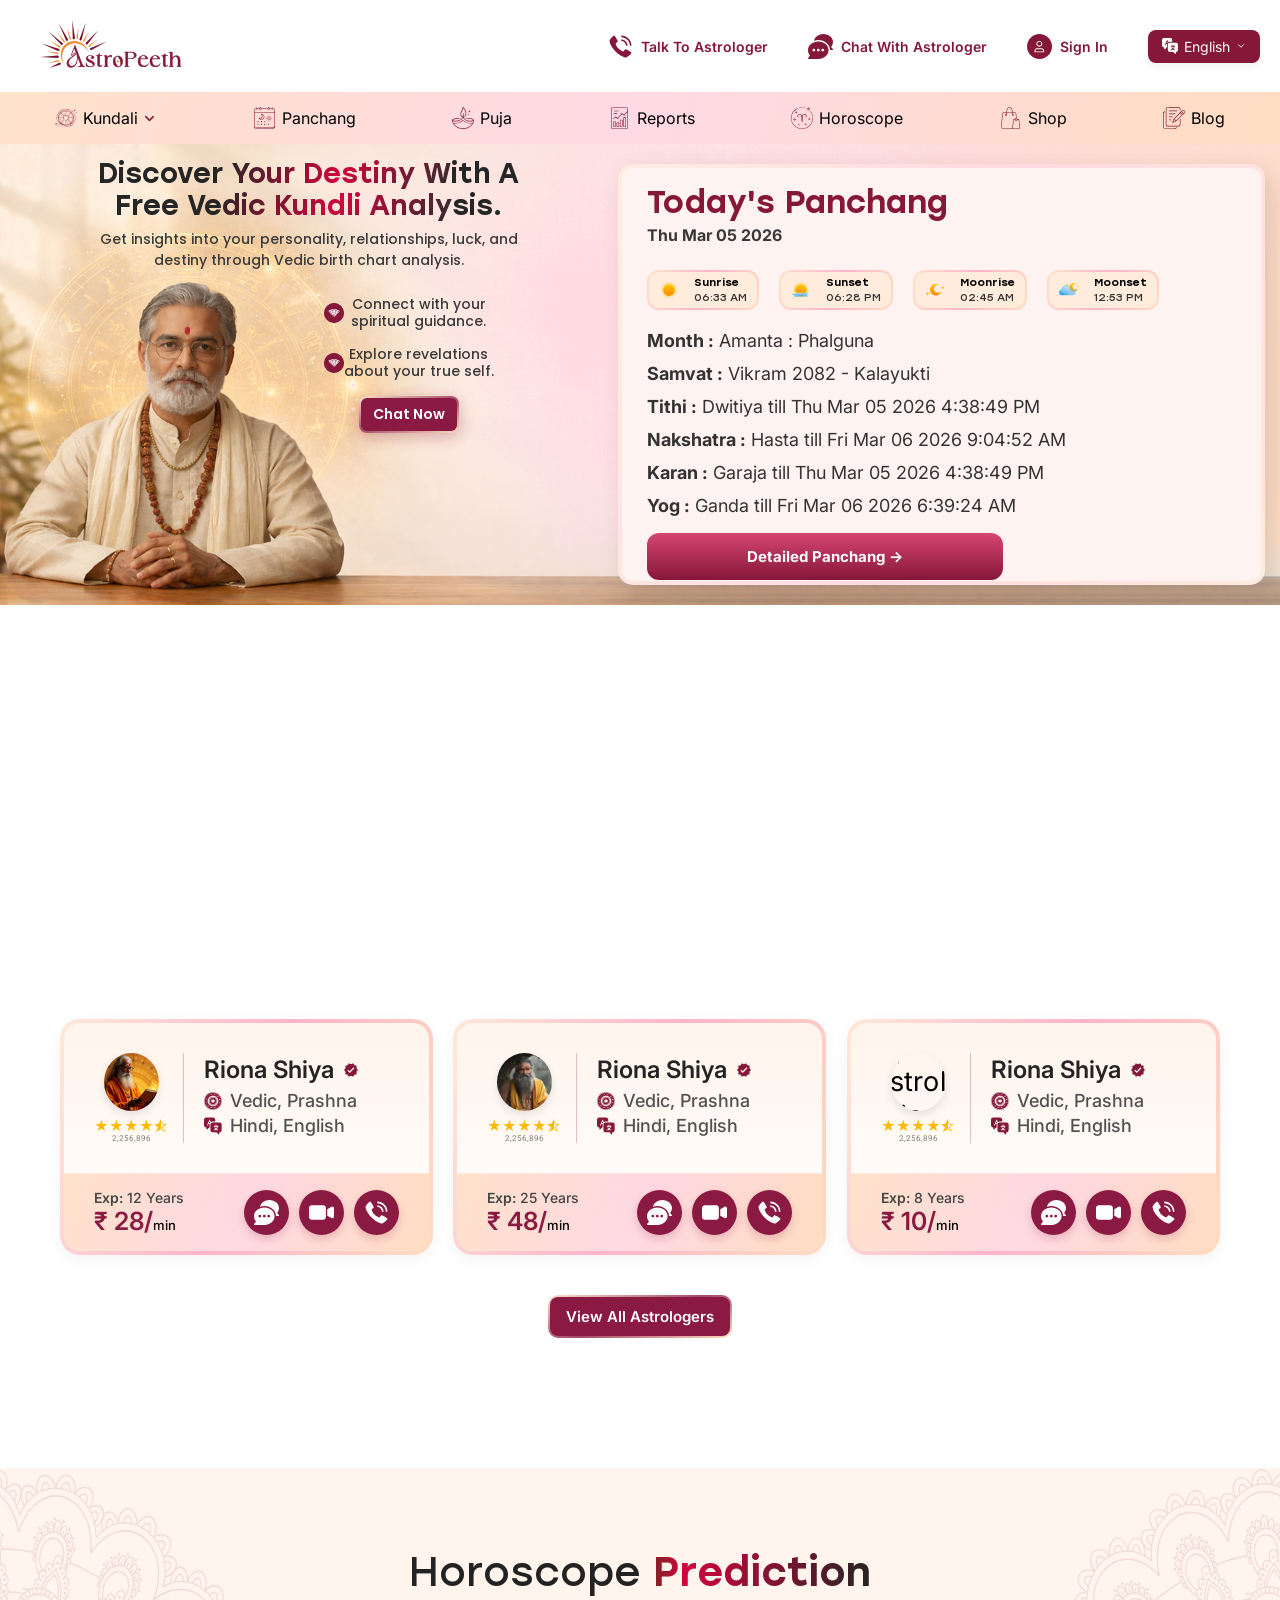
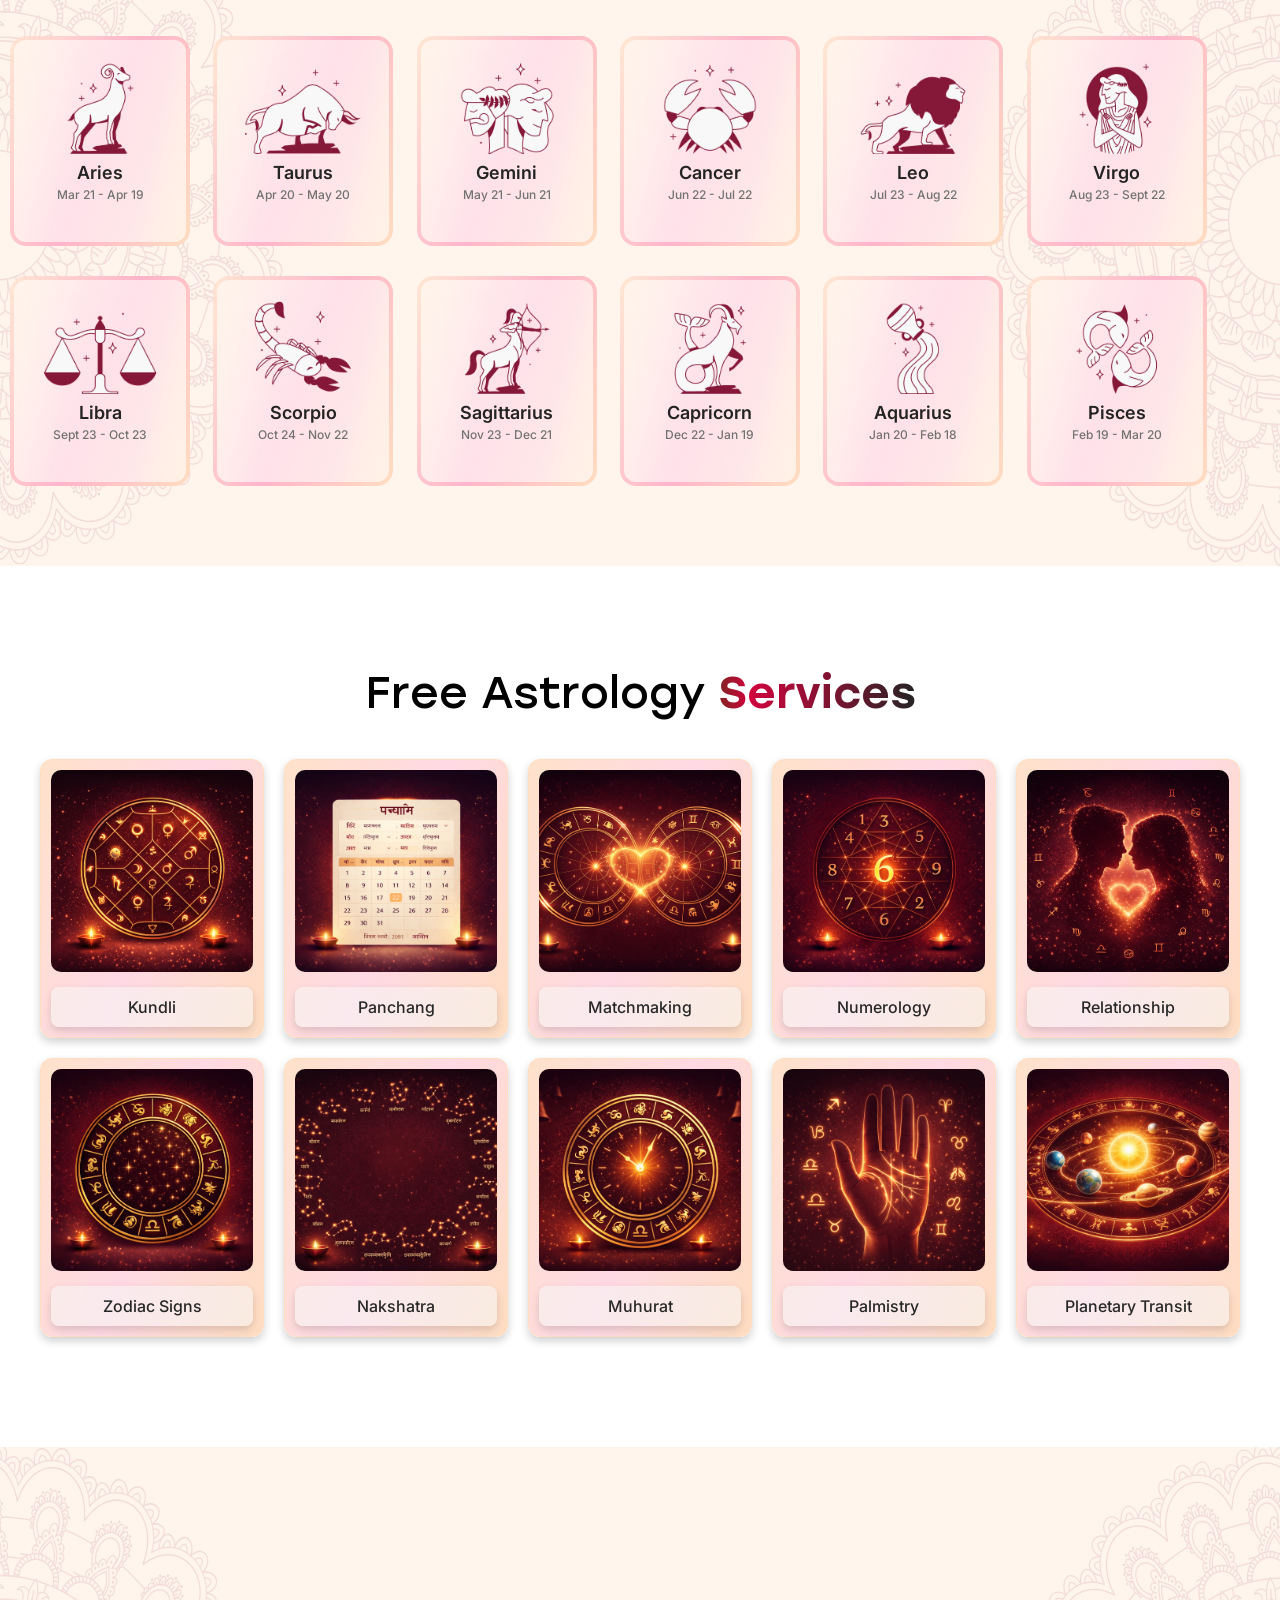
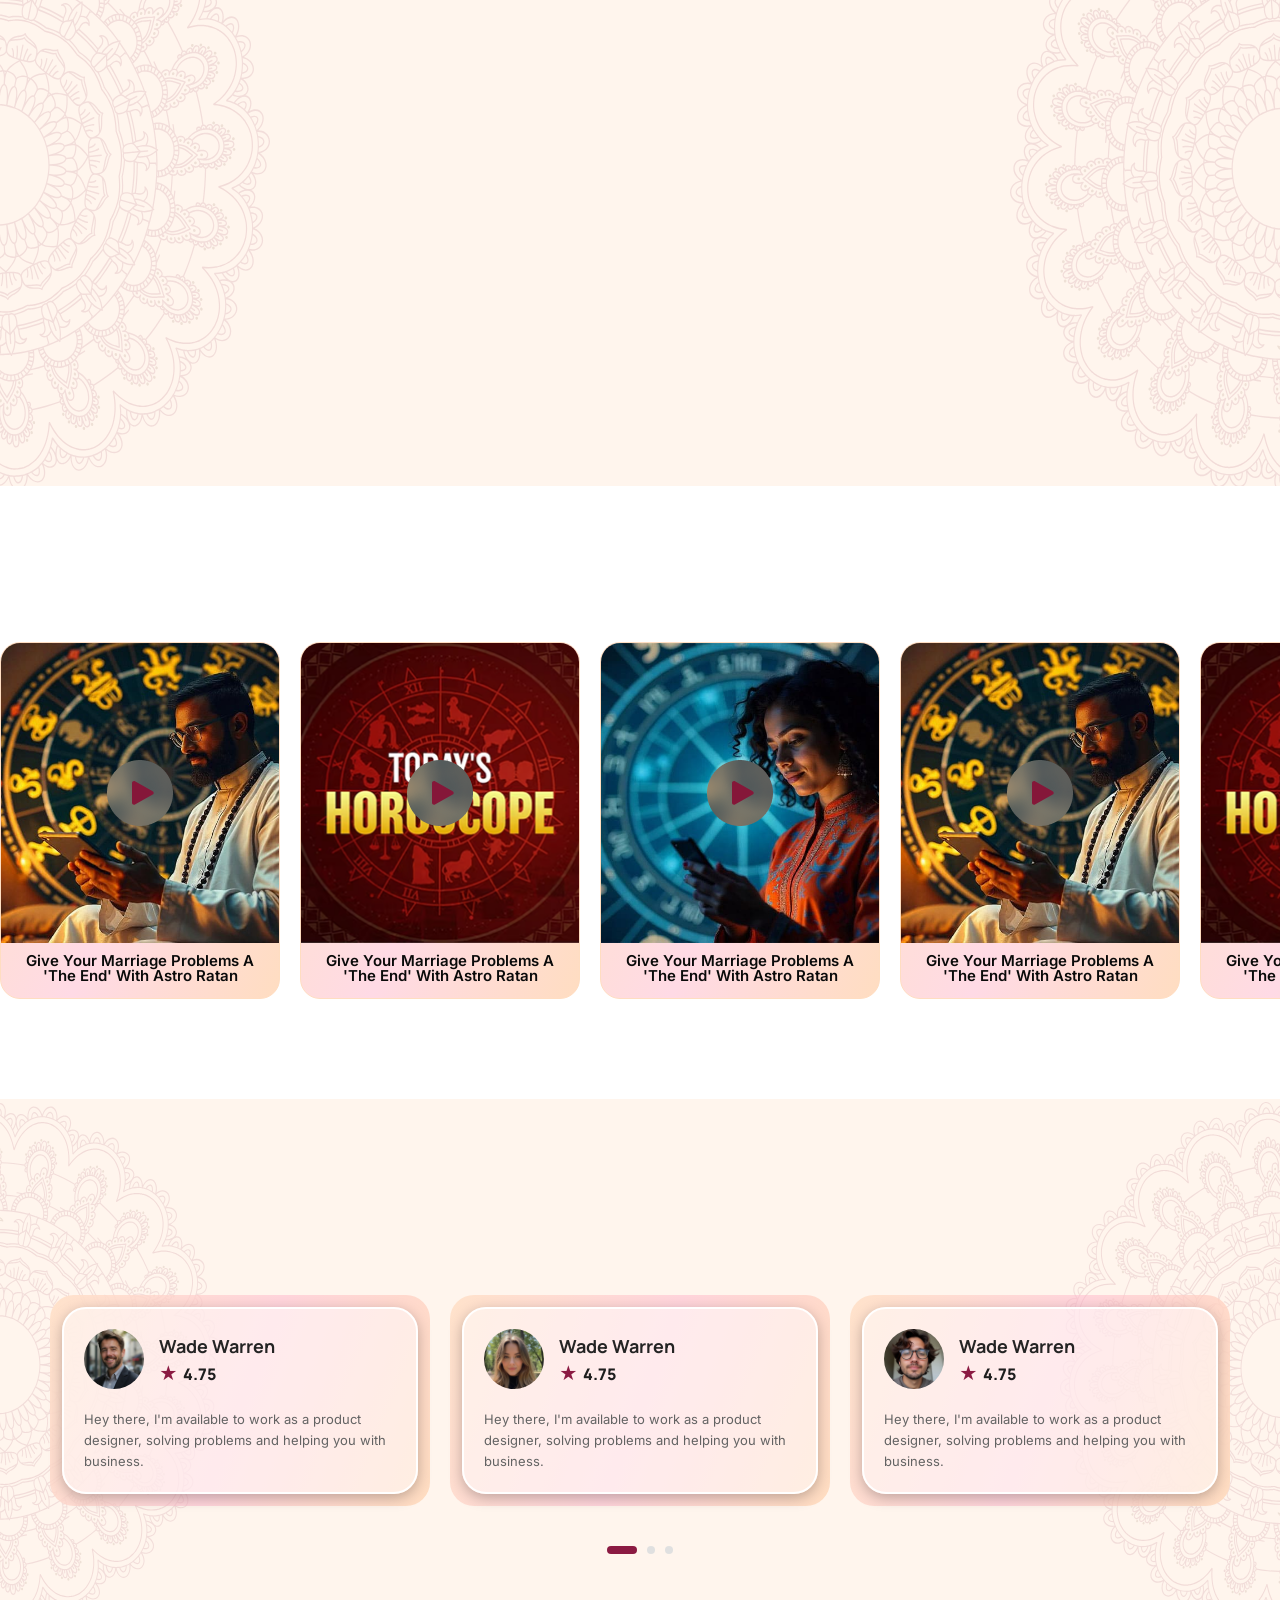
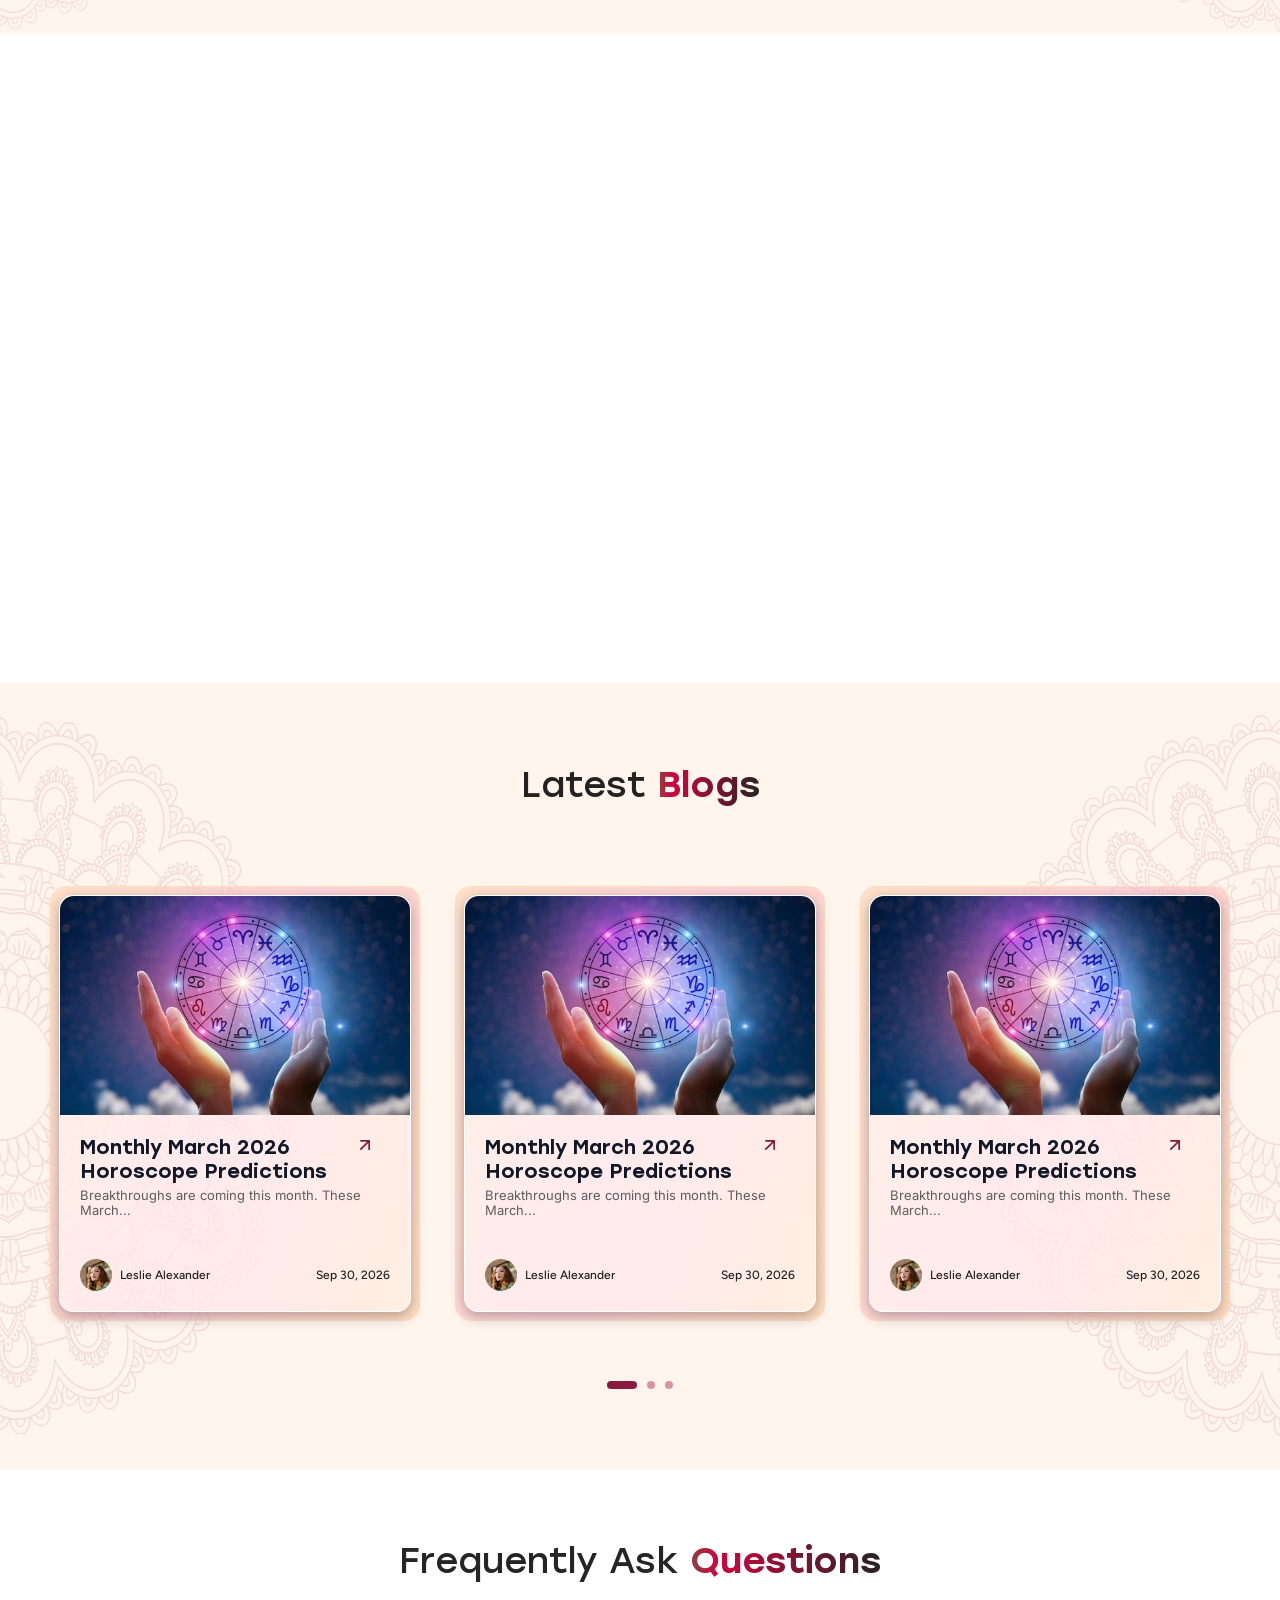
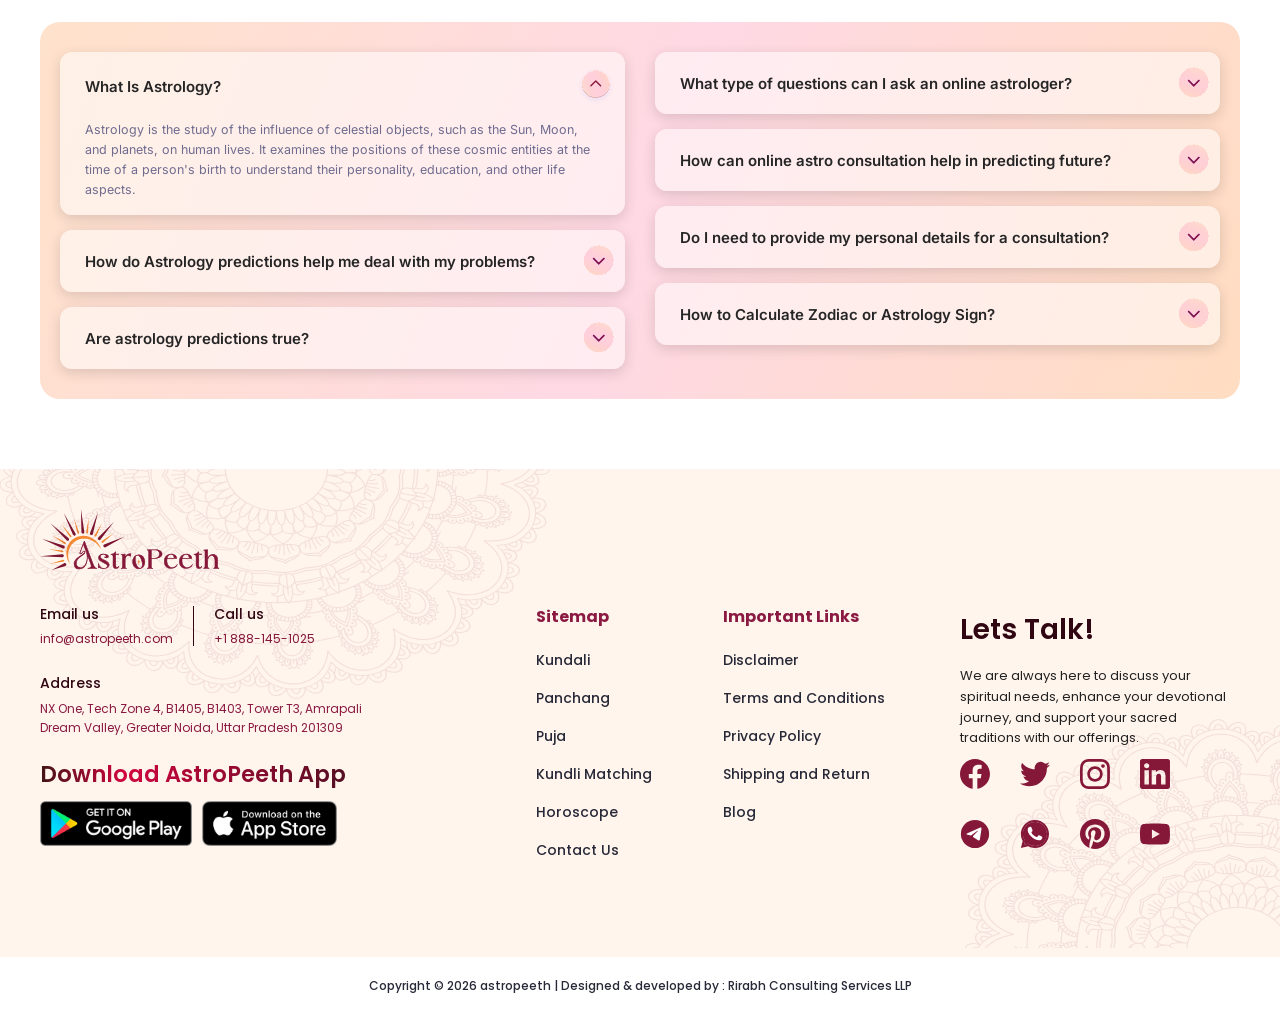
==== commit 8b4ba921: "responsive" ====
--- a/index.html
+++ b/index.html
@@ -236,9 +236,10 @@
             </div>
         </div>
     </section>
+    
     <section class="astrologers-section" id="astro">
         <div class="astrologers-container">
-            <h2 class="astrologers-title reveal">Talk To Best <span>Astrologers</span> Online</h2>
+            <h2 class="astrologers-title reveal" data-key="astro_title">Talk To Best <span>Astrologers</span> Online</h2>
 
             <div class="astrologers-grid">
                 <div class="astro-card reveal">
@@ -258,33 +259,33 @@
 
                             <div class="astro-details">
                                 <div class="name-row">
-                                    <h3>Riona Shiya</h3>
+                                    <h3 data-key="astro_name_1">Riona Shiya</h3>
                                     <img src="Images/check.svg" class="verify-icon" alt="Verified astrologer badge">
                                 </div>
                                 <div class="info-row">
                                     <img src="Images/vedic.svg" alt="Astrology expertise icon">
-                                    <span>Vedic, Prashna</span>
+                                    <span data-key="astro_expertise_1">Vedic, Prashna</span>
                                 </div>
                                 <div class="info-row">
                                     <img src="Images/lang_white.svg" alt="Languages icon">
-                                    <span>Hindi, English</span>
+                                    <span data-key="astro_languages_1">Hindi, English</span>
                                 </div>
                             </div>
                         </div>
 
                         <div class="astro-bottom">
                             <div class="price-info">
-                                <p class="exp">Exp: <span class="year">15 Years</span> </p>
-                                <p class="rate">₹ 28/<span class="min">min</span></p>
+                                <p class="exp" data-key="astro_exp_label_1">Exp: <span class="year">15 Years</span> </p>
+                                <p class="rate">₹ 28/<span class="min" data-key="astro_min">min</span></p>
                             </div>
                             <div class="action-icons">
-                                <button class="icon-btn" title="Chat with astrologer">
+                                <button class="icon-btn" title="Chat with astrologer" >
                                     <img src="Images/msg_white.svg" alt="Chat icon">
                                 </button>
-                                <button class="icon-btn" title="Start video call">
+                                <button class="icon-btn" title="Start video call" >
                                     <img src="Images/vid.svg" alt="Video call icon">
                                 </button>
-                                <button class="icon-btn" title="Start voice call">
+                                <button class="icon-btn" title="Start voice call" >
                                     <img src="Images/voice.svg" alt="Voice call icon">
                                 </button>
                             </div>
@@ -307,31 +308,34 @@
                         </div>
                         <div class="astro-details">
                             <div class="name-row">
-                                <h3>Riona Shiya</h3>
+                                <h3 data-key="astro_name_2">Riona Shiya</h3>
                                 <img src="Images/check.svg" class="verify-icon" alt="Verified astrologer badge">
                             </div>
                             <div class="info-row">
                                 <img src="Images/vedic.svg" alt="Astrology expertise icon">
-                                <span>Vedic, Prashna</span>
+                                <span data-key="astro_expertise_2">Vedic, Prashna</span>
                             </div>
                             <div class="info-row">
                                 <img src="Images/lang_white.svg" alt="Languages icon">
-                                <span>Hindi, English</span>
+                                <span data-key="astro_languages_2">Hindi, English</span>
                             </div>
                         </div>
                     </div>
                     <div class="astro-bottom">
                         <div class="price-info">
-                            <p class="exp">Exp: <span class="year">12 Years</span> </p>
-                            <p class="rate">₹ 20/<span class="min">min</span></p>
+                            <p class="exp" data-key="astro_exp_label_2">Exp: <span class="year">12 Years</span> </p>
+                            <p class="rate">₹ 20/<span class="min" data-key="astro_min">min</span></p>
                         </div>
                         <div class="action-icons">
-                            <button class="icon-btn" title="Chat with astrologer"><img src="Images/msg_white.svg"
-                                    alt="Chat icon"></button>
-                            <button class="icon-btn" title="Start video call"><img src="Images/vid.svg"
-                                    alt="Video call icon"></button>
-                            <button class="icon-btn" title="Start voice call"><img src="Images/voice.svg"
-                                    alt="Voice call icon"></button>
+                            <button class="icon-btn" title="Chat with astrologer" >
+                                <img src="Images/msg_white.svg" alt="Chat icon">
+                            </button>
+                            <button class="icon-btn" title="Start video call" >
+                                <img src="Images/vid.svg" alt="Video call icon">
+                            </button>
+                            <button class="icon-btn" title="Start voice call" >
+                                <img src="Images/voice.svg" alt="Voice call icon">
+                            </button>
                         </div>
                     </div>
                 </div>
@@ -351,31 +355,34 @@
                         </div>
                         <div class="astro-details">
                             <div class="name-row">
-                                <h3>Riona Shiya</h3>
+                                <h3 data-key="astro_name_3">Riona Shiya</h3>
                                 <img src="Images/check.svg" class="verify-icon" alt="Verified astrologer badge">
                             </div>
                             <div class="info-row">
                                 <img src="Images/vedic.svg" alt="Astrology expertise icon">
-                                <span>Vedic, Prashna</span>
+                                <span data-key="astro_expertise_3">Vedic, Prashna</span>
                             </div>
                             <div class="info-row">
                                 <img src="Images/lang_white.svg" alt="Languages icon">
-                                <span>Hindi, English</span>
+                                <span data-key="astro_languages_3">Hindi, English</span>
                             </div>
                         </div>
                     </div>
                     <div class="astro-bottom">
                         <div class="price-info">
-                            <p class="exp">Exp: <span class="year">20 Years</span> </p>
-                            <p class="rate">₹ 40/<span class="min">min</span></p>
+                            <p class="exp" data-key="astro_exp_label_3">Exp: <span class="year">20 Years</span> </p>
+                            <p class="rate">₹ 40/<span class="min" data-key="astro_min">min</span></p>
                         </div>
                         <div class="action-icons">
-                            <button class="icon-btn" title="Chat with astrologer"><img src="Images/msg_white.svg"
-                                    alt="Chat icon"></button>
-                            <button class="icon-btn" title="Start video call"><img src="Images/vid.svg"
-                                    alt="Video call icon"></button>
-                            <button class="icon-btn" title="Start voice call"><img src="Images/voice.svg"
-                                    alt="Voice call icon"></button>
+                            <button class="icon-btn" title="Chat with astrologer" >
+                                <img src="Images/msg_white.svg" alt="Chat icon">
+                            </button>
+                            <button class="icon-btn" title="Start video call" >
+                                <img src="Images/vid.svg" alt="Video call icon">
+                            </button>
+                            <button class="icon-btn" title="Start voice call" >
+                                <img src="Images/voice.svg" alt="Voice call icon">
+                            </button>
                         </div>
                     </div>
                 </div>
@@ -393,31 +400,34 @@
                         </div>
                         <div class="astro-details">
                             <div class="name-row">
-                                <h3>Riona Shiya</h3>
+                                <h3 data-key="astro_name_4">Riona Shiya</h3>
                                 <img src="Images/check.svg" class="verify-icon" alt="Verified astrologer badge">
                             </div>
                             <div class="info-row">
                                 <img src="Images/vedic.svg" alt="Astrology expertise icon">
-                                <span>Vedic, Prashna</span>
+                                <span data-key="astro_expertise_4">Vedic, Prashna</span>
                             </div>
                             <div class="info-row">
                                 <img src="Images/lang_white.svg" alt="Languages icon">
-                                <span>Hindi, English</span>
+                                <span data-key="astro_languages_4">Hindi, English</span>
                             </div>
                         </div>
                     </div>
                     <div class="astro-bottom">
                         <div class="price-info">
-                            <p class="exp">Exp: <span class="year">12 Years</span> </p>
-                            <p class="rate">₹ 28/<span class="min">min</span></p>
+                            <p class="exp" data-key="astro_exp_label_4">Exp: <span class="year">12 Years</span> </p>
+                            <p class="rate">₹ 28/<span class="min" data-key="astro_min">min</span></p>
                         </div>
                         <div class="action-icons">
-                            <button class="icon-btn" title="Chat with astrologer"><img src="Images/msg_white.svg"
-                                    alt="Chat icon"></button>
-                            <button class="icon-btn" title="Start video call"><img src="Images/vid.svg"
-                                    alt="Video call icon"></button>
-                            <button class="icon-btn" title="Start voice call"><img src="Images/voice.svg"
-                                    alt="Voice call icon"></button>
+                            <button class="icon-btn" title="Chat with astrologer" >
+                                <img src="Images/msg_white.svg" alt="Chat icon">
+                            </button>
+                            <button class="icon-btn" title="Start video call" >
+                                <img src="Images/vid.svg" alt="Video call icon">
+                            </button>
+                            <button class="icon-btn" title="Start voice call" >
+                                <img src="Images/voice.svg" alt="Voice call icon">
+                            </button>
                         </div>
                     </div>
                 </div>
@@ -437,31 +447,34 @@
                         </div>
                         <div class="astro-details">
                             <div class="name-row">
-                                <h3>Riona Shiya</h3>
+                                <h3 data-key="astro_name_5">Riona Shiya</h3>
                                 <img src="Images/check.svg" class="verify-icon" alt="Verified astrologer badge">
                             </div>
                             <div class="info-row">
                                 <img src="Images/vedic.svg" alt="Astrology expertise icon">
-                                <span>Vedic, Prashna</span>
+                                <span data-key="astro_expertise_5">Vedic, Prashna</span>
                             </div>
                             <div class="info-row">
                                 <img src="Images/lang_white.svg" alt="Languages icon">
-                                <span>Hindi, English</span>
+                                <span data-key="astro_languages_5">Hindi, English</span>
                             </div>
                         </div>
                     </div>
                     <div class="astro-bottom">
                         <div class="price-info">
-                            <p class="exp">Exp: <span class="year">25 Years</span> </p>
-                            <p class="rate">₹ 48/<span class="min">min</span></p>
+                            <p class="exp" data-key="astro_exp_label_5">Exp: <span class="year">25 Years</span> </p>
+                            <p class="rate">₹ 48/<span class="min" data-key="astro_min">min</span></p>
                         </div>
                         <div class="action-icons">
-                            <button class="icon-btn" title="Chat with astrologer"><img src="Images/msg_white.svg"
-                                    alt="Chat icon"></button>
-                            <button class="icon-btn" title="Start video call"><img src="Images/vid.svg"
-                                    alt="Video call icon"></button>
-                            <button class="icon-btn" title="Start voice call"><img src="Images/voice.svg"
-                                    alt="Voice call icon"></button>
+                            <button class="icon-btn" title="Chat with astrologer" >
+                                <img src="Images/msg_white.svg" alt="Chat icon">
+                            </button>
+                            <button class="icon-btn" title="Start video call" >
+                                <img src="Images/vid.svg" alt="Video call icon">
+                            </button>
+                            <button class="icon-btn" title="Start voice call" >
+                                <img src="Images/voice.svg" alt="Voice call icon">
+                            </button>
                         </div>
                     </div>
                 </div>
@@ -481,43 +494,48 @@
                         </div>
                         <div class="astro-details">
                             <div class="name-row">
-                                <h3>Riona Shiya</h3>
+                                <h3 data-key="astro_name_6">Riona Shiya</h3>
                                 <img src="Images/check.svg" class="verify-icon" alt="Verified astrologer badge">
                             </div>
                             <div class="info-row">
                                 <img src="Images/vedic.svg" alt="Astrology expertise icon">
-                                <span>Vedic, Prashna</span>
+                                <span data-key="astro_expertise_6">Vedic, Prashna</span>
                             </div>
                             <div class="info-row">
                                 <img src="Images/lang_white.svg" alt="Languages icon">
-                                <span>Hindi, English</span>
+                                <span data-key="astro_languages_6">Hindi, English</span>
                             </div>
                         </div>
                     </div>
                     <div class="astro-bottom">
                         <div class="price-info">
-                            <p class="exp">Exp: <span class="year">8 Years</span> </p>
-                            <p class="rate">₹ 10/<span class="min">min</span></p>
+                            <p class="exp" data-key="astro_exp_label_6">Exp: <span class="year">8 Years</span> </p>
+                            <p class="rate">₹ 10/<span class="min" data-key="astro_min">min</span></p>
                         </div>
                         <div class="action-icons">
-                            <button class="icon-btn" title="Chat with astrologer"><img src="Images/msg_white.svg"
-                                    alt="Chat icon"></button>
-                            <button class="icon-btn" title="Start video call"><img src="Images/vid.svg"
-                                    alt="Video call icon"></button>
-                            <button class="icon-btn" title="Start voice call"><img src="Images/voice.svg"
-                                    alt="Voice call icon"></button>
-                        </div>
-                    </div>
-                </div>
-            </div>
-
-            <a href="report.html#filter-section" class="view-all-btn" title="View all astrologers">
+                            <button class="icon-btn" title="Chat with astrologer" >
+                                <img src="Images/msg_white.svg" alt="Chat icon">
+                            </button>
+                            <button class="icon-btn" title="Start video call" >
+                                <img src="Images/vid.svg" alt="Video call icon">
+                            </button>
+                            <button class="icon-btn" title="Start voice call" >
+                                <img src="Images/voice.svg" alt="Voice call icon">
+                            </button>
+                        </div>
+                    </div>
+                </div>
+
+            </div>
+
+            <a href="report.html#filter-section" class="view-all-btn" title="View all astrologers" data-key="astro_view_all">
                 View All Astrologers
             </a>
 
         </div>
     </section>
 
+    
     <section class="horoscope-section">
         <div class="horoscope-container">
             <h2 class="horoscope-title reveal">Horoscope <span>Prediction</span></h2>
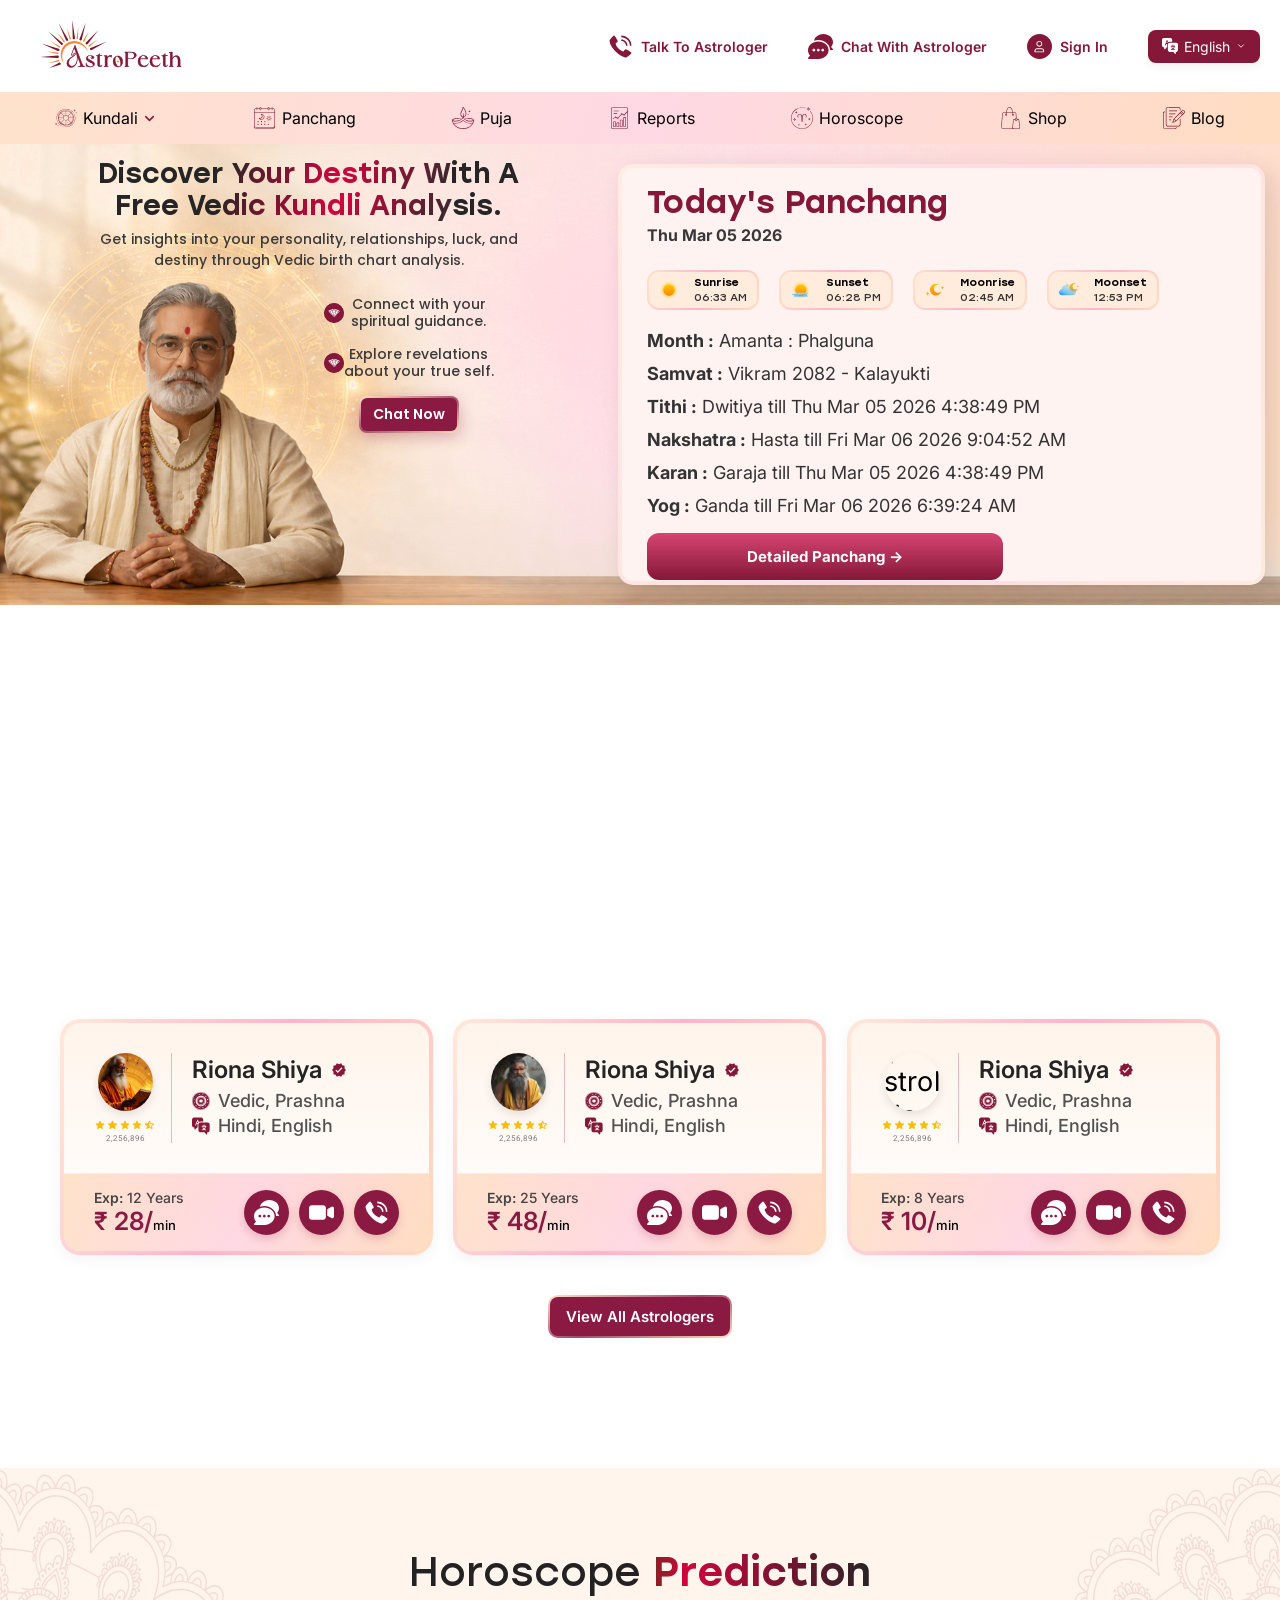
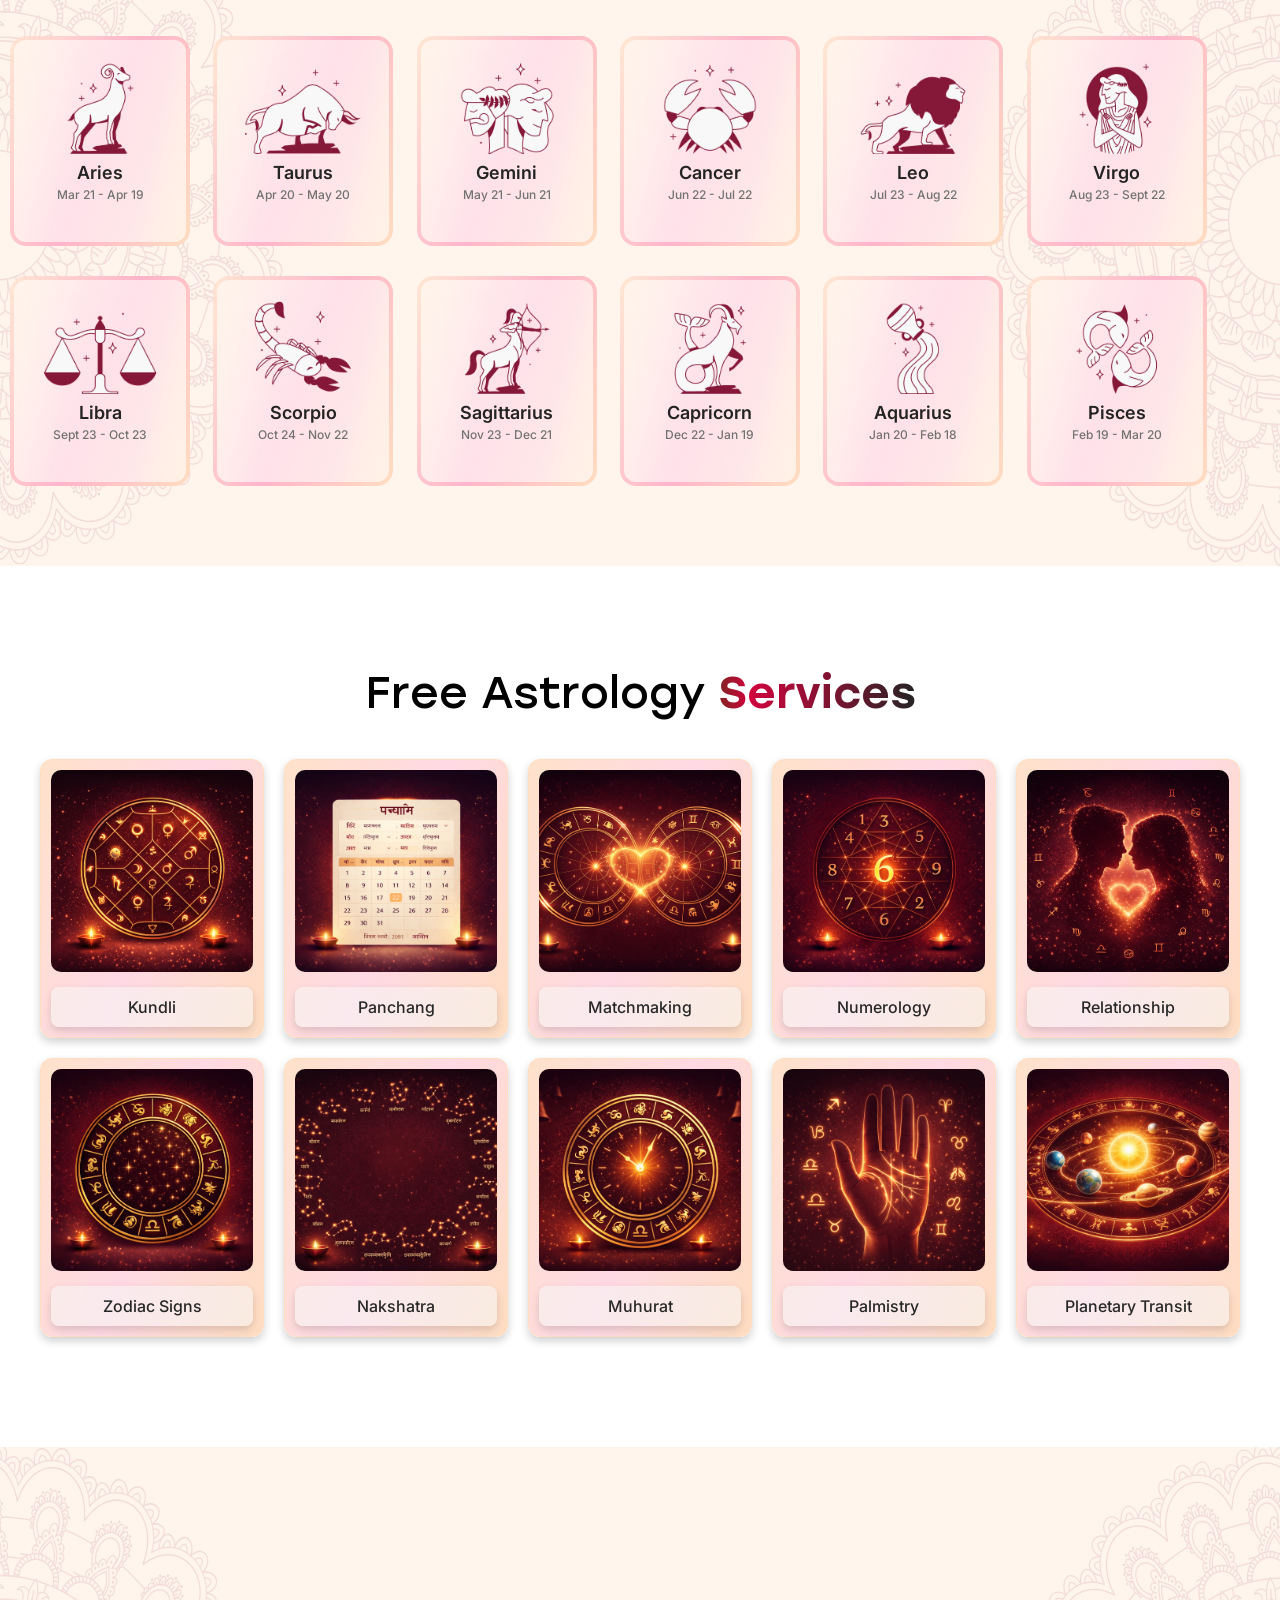
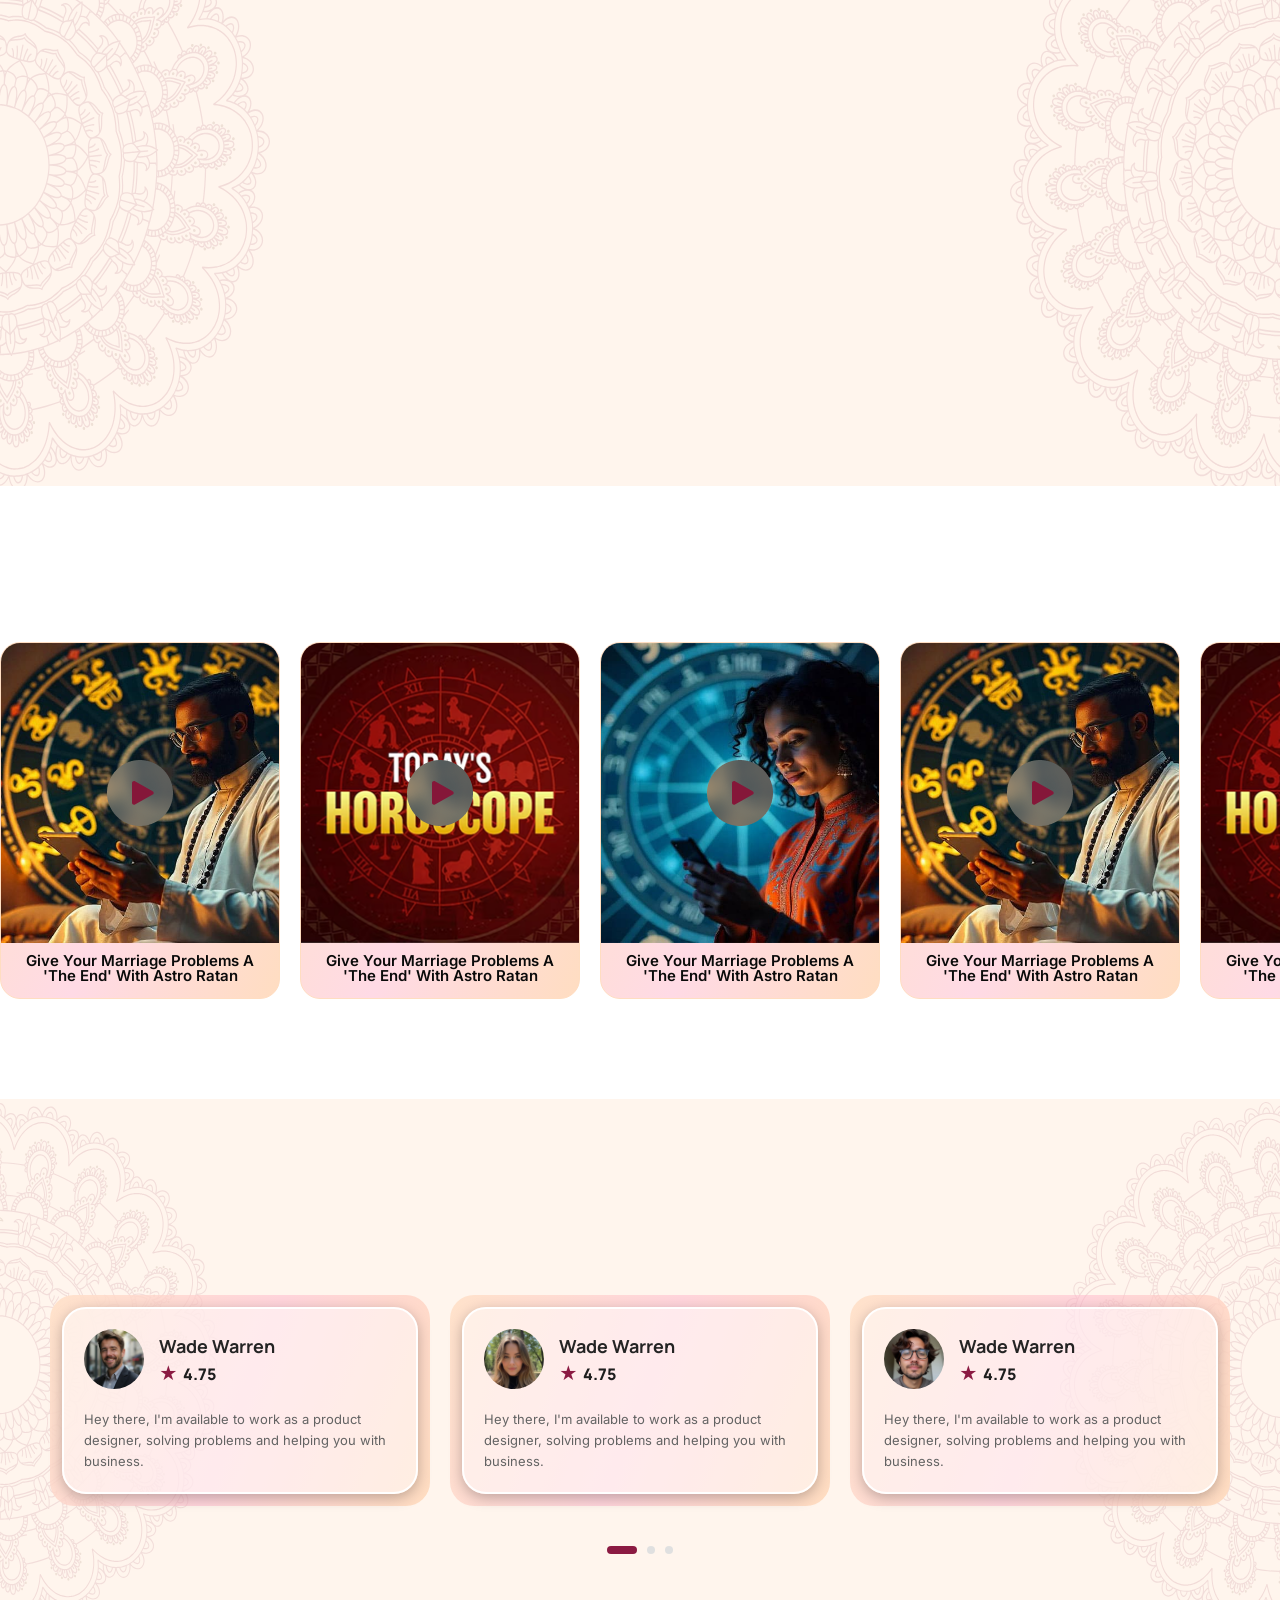
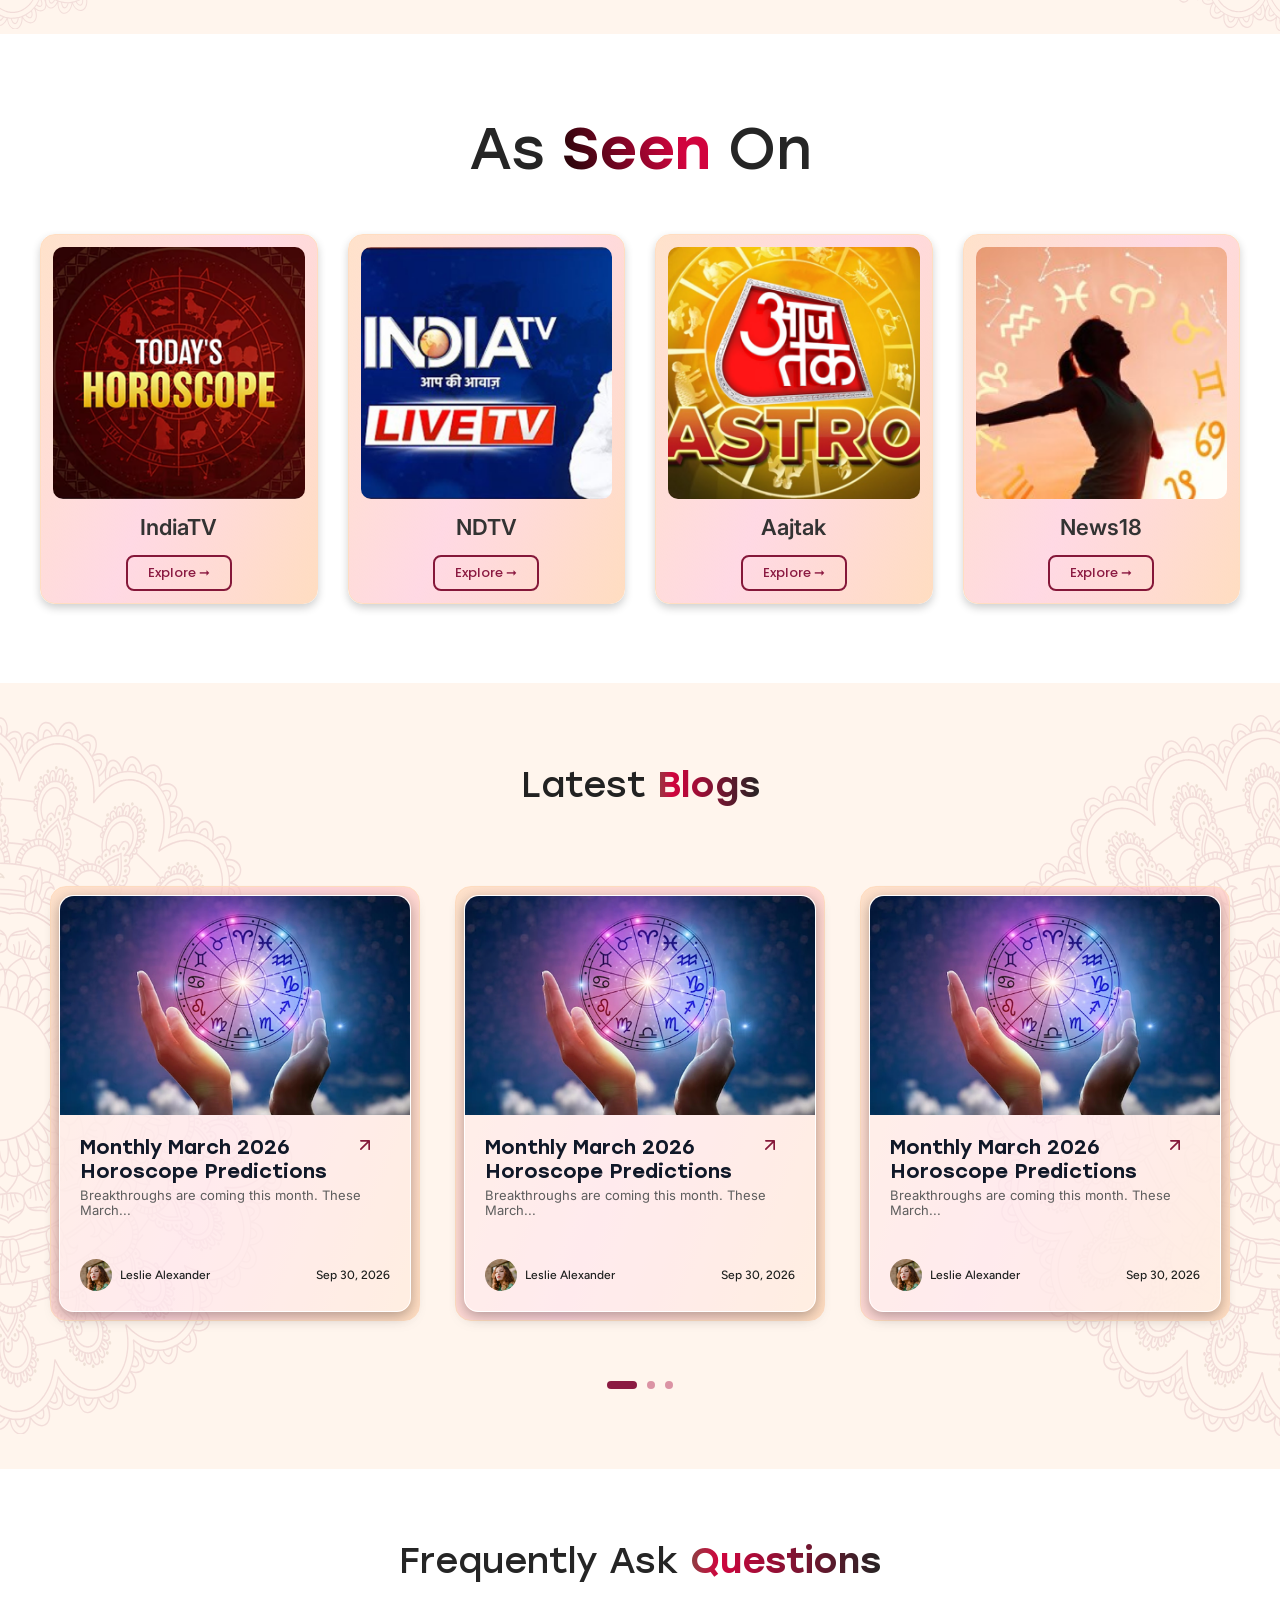
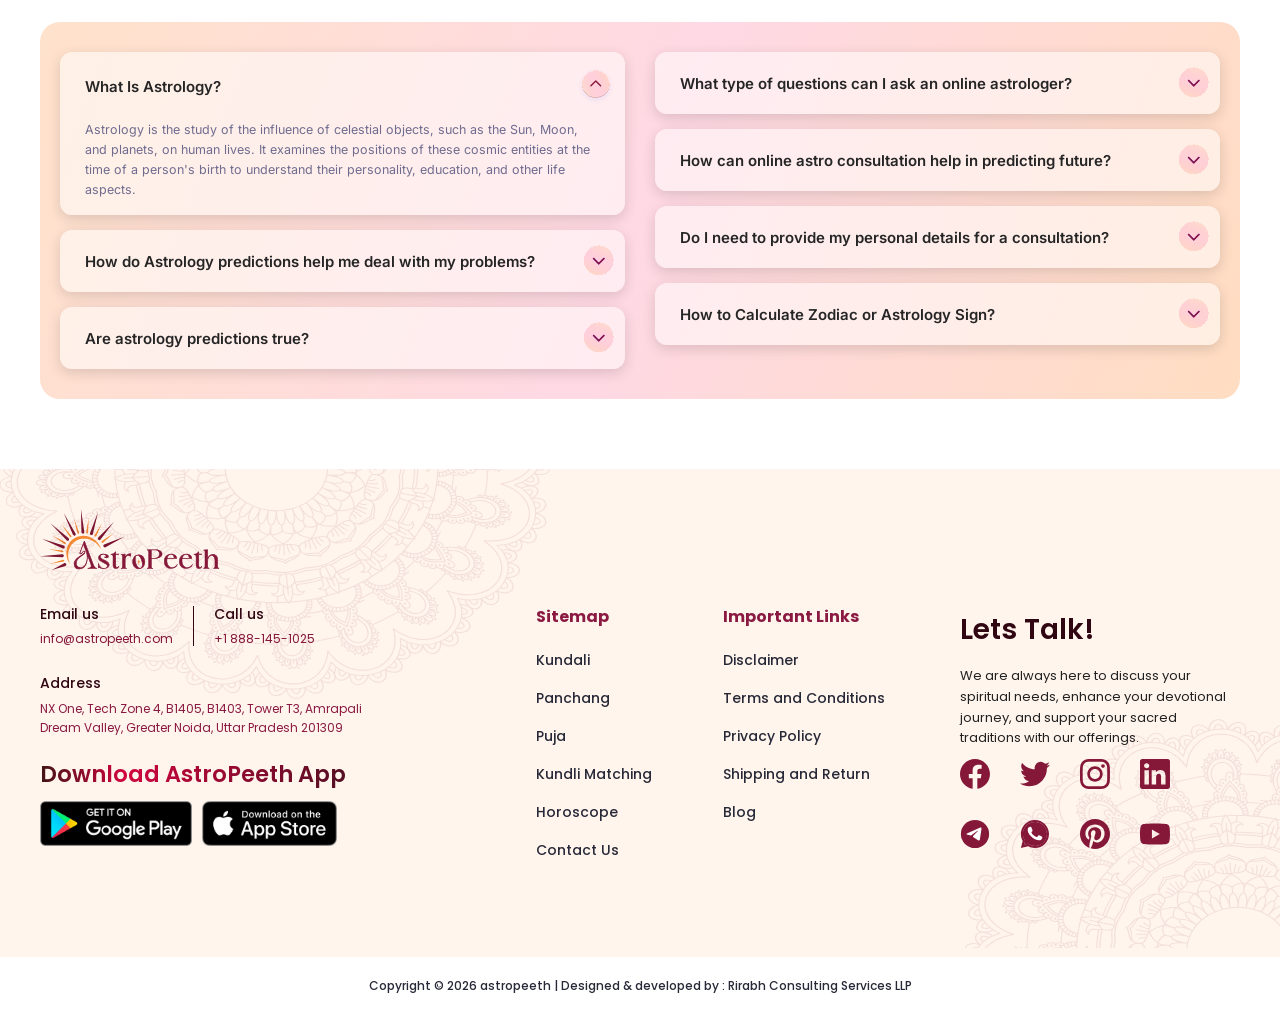
==== commit 1562de59: "responsive" ====
--- a/index.html
+++ b/index.html
@@ -236,10 +236,11 @@
             </div>
         </div>
     </section>
-    
+
     <section class="astrologers-section" id="astro">
         <div class="astrologers-container">
-            <h2 class="astrologers-title reveal" data-key="astro_title">Talk To Best <span>Astrologers</span> Online</h2>
+            <h2 class="astrologers-title reveal" data-key="astro_title">Talk To Best <span>Astrologers</span> Online
+            </h2>
 
             <div class="astrologers-grid">
                 <div class="astro-card reveal">
@@ -252,7 +253,9 @@
                                         alt="Astrologer Riona Shiya profile photo">
                                 </div>
                                 <div class="rating-info">
-                                    <span class="stars">★★★★⯪</span>
+                                    <span class="stars">
+                                        <img src="Images/rating-stars.svg" alt="rating stars">
+                                    </span>
                                     <span class="count">2,256,896</span>
                                 </div>
                             </div>
@@ -279,13 +282,13 @@
                                 <p class="rate">₹ 28/<span class="min" data-key="astro_min">min</span></p>
                             </div>
                             <div class="action-icons">
-                                <button class="icon-btn" title="Chat with astrologer" >
+                                <button class="icon-btn" title="Chat with astrologer">
                                     <img src="Images/msg_white.svg" alt="Chat icon">
                                 </button>
-                                <button class="icon-btn" title="Start video call" >
+                                <button class="icon-btn" title="Start video call">
                                     <img src="Images/vid.svg" alt="Video call icon">
                                 </button>
-                                <button class="icon-btn" title="Start voice call" >
+                                <button class="icon-btn" title="Start voice call">
                                     <img src="Images/voice.svg" alt="Voice call icon">
                                 </button>
                             </div>
@@ -302,7 +305,9 @@
                                     alt="Astrologer Riona Shiya profile photo">
                             </div>
                             <div class="rating-info">
-                                <span class="stars">★★★★⯪</span>
+                                <span class="stars">
+                                    <img src="Images/rating-stars.svg" alt="rating stars">
+                                </span>
                                 <span class="count">2,256,896</span>
                             </div>
                         </div>
@@ -327,13 +332,13 @@
                             <p class="rate">₹ 20/<span class="min" data-key="astro_min">min</span></p>
                         </div>
                         <div class="action-icons">
-                            <button class="icon-btn" title="Chat with astrologer" >
+                            <button class="icon-btn" title="Chat with astrologer">
                                 <img src="Images/msg_white.svg" alt="Chat icon">
                             </button>
-                            <button class="icon-btn" title="Start video call" >
+                            <button class="icon-btn" title="Start video call">
                                 <img src="Images/vid.svg" alt="Video call icon">
                             </button>
-                            <button class="icon-btn" title="Start voice call" >
+                            <button class="icon-btn" title="Start voice call">
                                 <img src="Images/voice.svg" alt="Voice call icon">
                             </button>
                         </div>
@@ -349,7 +354,9 @@
                                     alt="Astrologer Riona Shiya profile photo">
                             </div>
                             <div class="rating-info">
-                                <span class="stars">★★★★⯪</span>
+                                <span class="stars">
+                                    <img src="Images/rating-stars.svg" alt="rating stars">
+                                </span>
                                 <span class="count">2,256,896</span>
                             </div>
                         </div>
@@ -374,13 +381,13 @@
                             <p class="rate">₹ 40/<span class="min" data-key="astro_min">min</span></p>
                         </div>
                         <div class="action-icons">
-                            <button class="icon-btn" title="Chat with astrologer" >
+                            <button class="icon-btn" title="Chat with astrologer">
                                 <img src="Images/msg_white.svg" alt="Chat icon">
                             </button>
-                            <button class="icon-btn" title="Start video call" >
+                            <button class="icon-btn" title="Start video call">
                                 <img src="Images/vid.svg" alt="Video call icon">
                             </button>
-                            <button class="icon-btn" title="Start voice call" >
+                            <button class="icon-btn" title="Start voice call">
                                 <img src="Images/voice.svg" alt="Voice call icon">
                             </button>
                         </div>
@@ -394,7 +401,9 @@
                                 <img src="Images/four_astro.png" alt="Astrologer Riona Shiya profile photo">
                             </div>
                             <div class="rating-info">
-                                <span class="stars">★★★★⯪</span>
+                                <span class="stars">
+                                    <img src="Images/rating-stars.svg" alt="rating stars">
+                                </span>
                                 <span class="count">2,256,896</span>
                             </div>
                         </div>
@@ -419,13 +428,13 @@
                             <p class="rate">₹ 28/<span class="min" data-key="astro_min">min</span></p>
                         </div>
                         <div class="action-icons">
-                            <button class="icon-btn" title="Chat with astrologer" >
+                            <button class="icon-btn" title="Chat with astrologer">
                                 <img src="Images/msg_white.svg" alt="Chat icon">
                             </button>
-                            <button class="icon-btn" title="Start video call" >
+                            <button class="icon-btn" title="Start video call">
                                 <img src="Images/vid.svg" alt="Video call icon">
                             </button>
-                            <button class="icon-btn" title="Start voice call" >
+                            <button class="icon-btn" title="Start voice call">
                                 <img src="Images/voice.svg" alt="Voice call icon">
                             </button>
                         </div>
@@ -441,7 +450,9 @@
                                     alt="Astrologer Riona Shiya profile photo">
                             </div>
                             <div class="rating-info">
-                                <span class="stars">★★★★⯪</span>
+                                <span class="stars">
+                                    <img src="Images/rating-stars.svg" alt="rating stars">
+                                </span>
                                 <span class="count">2,256,896</span>
                             </div>
                         </div>
@@ -466,13 +477,13 @@
                             <p class="rate">₹ 48/<span class="min" data-key="astro_min">min</span></p>
                         </div>
                         <div class="action-icons">
-                            <button class="icon-btn" title="Chat with astrologer" >
+                            <button class="icon-btn" title="Chat with astrologer">
                                 <img src="Images/msg_white.svg" alt="Chat icon">
                             </button>
-                            <button class="icon-btn" title="Start video call" >
+                            <button class="icon-btn" title="Start video call">
                                 <img src="Images/vid.svg" alt="Video call icon">
                             </button>
-                            <button class="icon-btn" title="Start voice call" >
+                            <button class="icon-btn" title="Start voice call">
                                 <img src="Images/voice.svg" alt="Voice call icon">
                             </button>
                         </div>
@@ -488,7 +499,9 @@
                                     alt="Astrologer Riona Shiya profile photo">
                             </div>
                             <div class="rating-info">
-                                <span class="stars">★★★★⯪</span>
+                                <span class="stars">
+                                    <img src="Images/rating-stars.svg" alt="rating stars">
+                                </span>
                                 <span class="count">2,256,896</span>
                             </div>
                         </div>
@@ -513,13 +526,13 @@
                             <p class="rate">₹ 10/<span class="min" data-key="astro_min">min</span></p>
                         </div>
                         <div class="action-icons">
-                            <button class="icon-btn" title="Chat with astrologer" >
+                            <button class="icon-btn" title="Chat with astrologer">
                                 <img src="Images/msg_white.svg" alt="Chat icon">
                             </button>
-                            <button class="icon-btn" title="Start video call" >
+                            <button class="icon-btn" title="Start video call">
                                 <img src="Images/vid.svg" alt="Video call icon">
                             </button>
-                            <button class="icon-btn" title="Start voice call" >
+                            <button class="icon-btn" title="Start voice call">
                                 <img src="Images/voice.svg" alt="Voice call icon">
                             </button>
                         </div>
@@ -528,14 +541,15 @@
 
             </div>
 
-            <a href="report.html#filter-section" class="view-all-btn" title="View all astrologers" data-key="astro_view_all">
+            <a href="report.html#filter-section" class="view-all-btn" title="View all astrologers"
+                data-key="astro_view_all">
                 View All Astrologers
             </a>
 
         </div>
     </section>
 
-    
+
     <section class="horoscope-section">
         <div class="horoscope-container">
             <h2 class="horoscope-title reveal">Horoscope <span>Prediction</span></h2>
--- a/style.css
+++ b/style.css
@@ -33,17 +33,7 @@
     font-weight: 300;
 }
 
-@font-face {
-    font-family: 'Stolzl';
-    src: url('Fonts/stolzl_light.woff2') format('woff2');
-    font-weight: 300;
-}
-
-@font-face {
-    font-family: 'Stolzl';
-    src: url('Fonts/stolzl_book.woff2') format('woff2');
-    font-weight: 350;
-}
+
 
 @font-face {
     font-family: 'Stolzl';
@@ -57,18 +47,10 @@
     font-weight: 500;
 }
 
-@font-face {
-    font-family: 'Stolzl';
-    src: url('Fonts/stolzl_bold.woff2') format('woff2');
-    font-weight: 700;
-}
 .reveal {
     opacity: 0;
-    transform: perspective(1000px) rotateX(-15deg) translateY(50px) scale(0.92);
-    transform-origin: top;
-    transition: opacity 1.2s cubic-bezier(0.15, 1.05, 0.4, 1.05), 
-                transform 1.2s cubic-bezier(0.15, 1.05, 0.4, 1.05);
-    will-change: opacity, transform;
+    transform: translateY(20px);
+    transition: 0.6s ease;
 }
 
 .reveal.active {
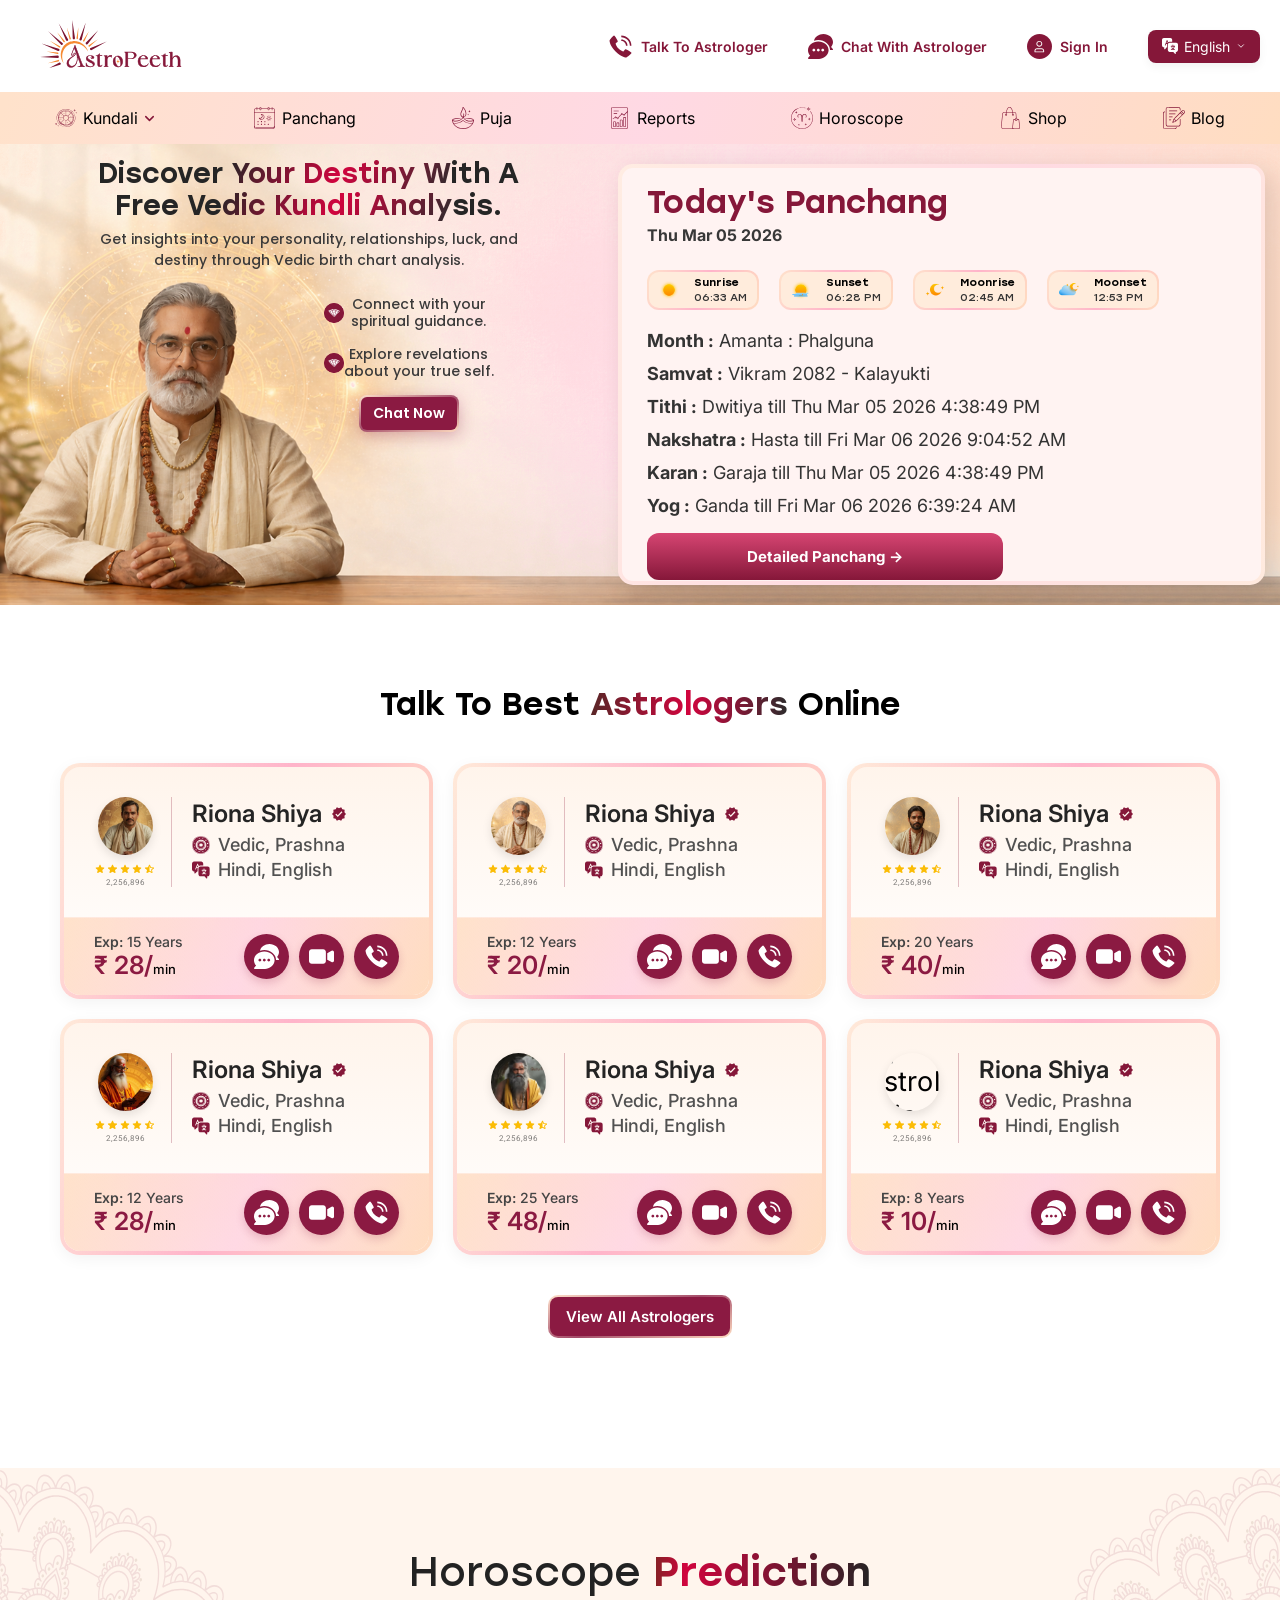
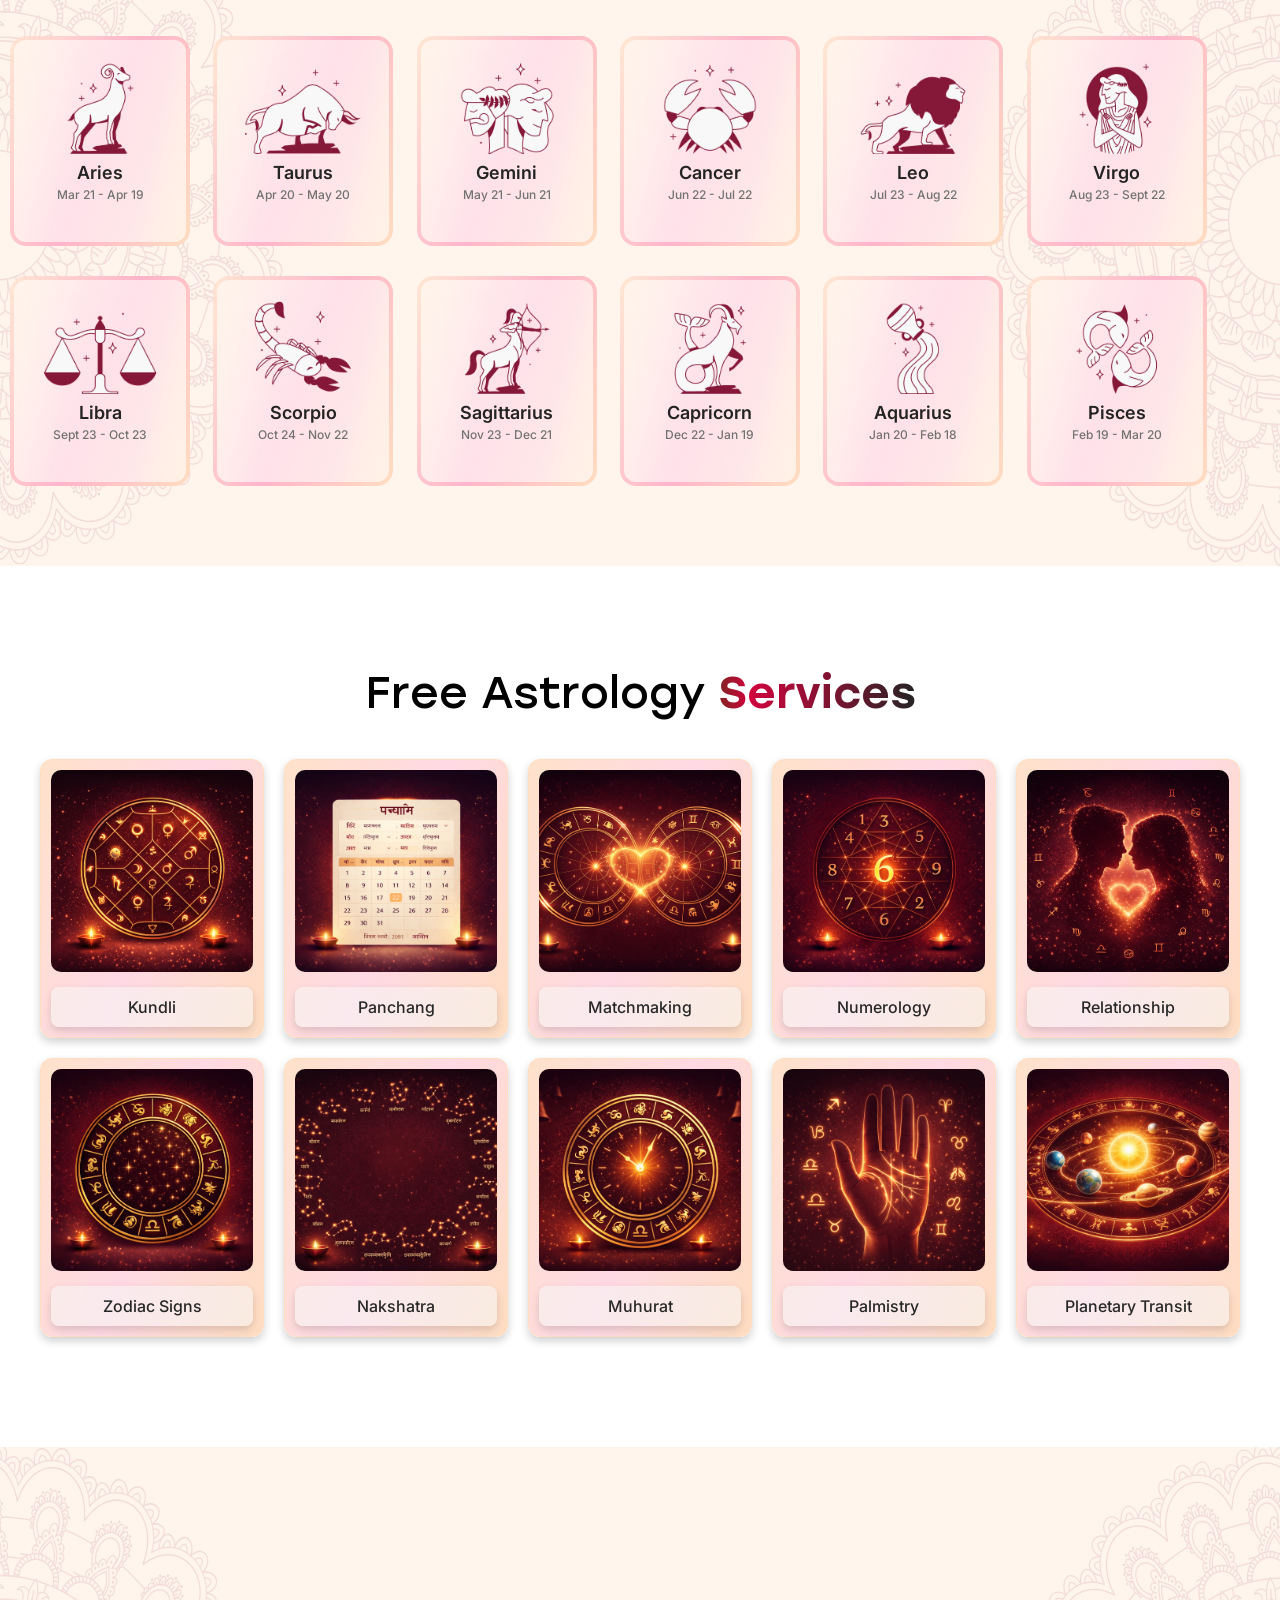
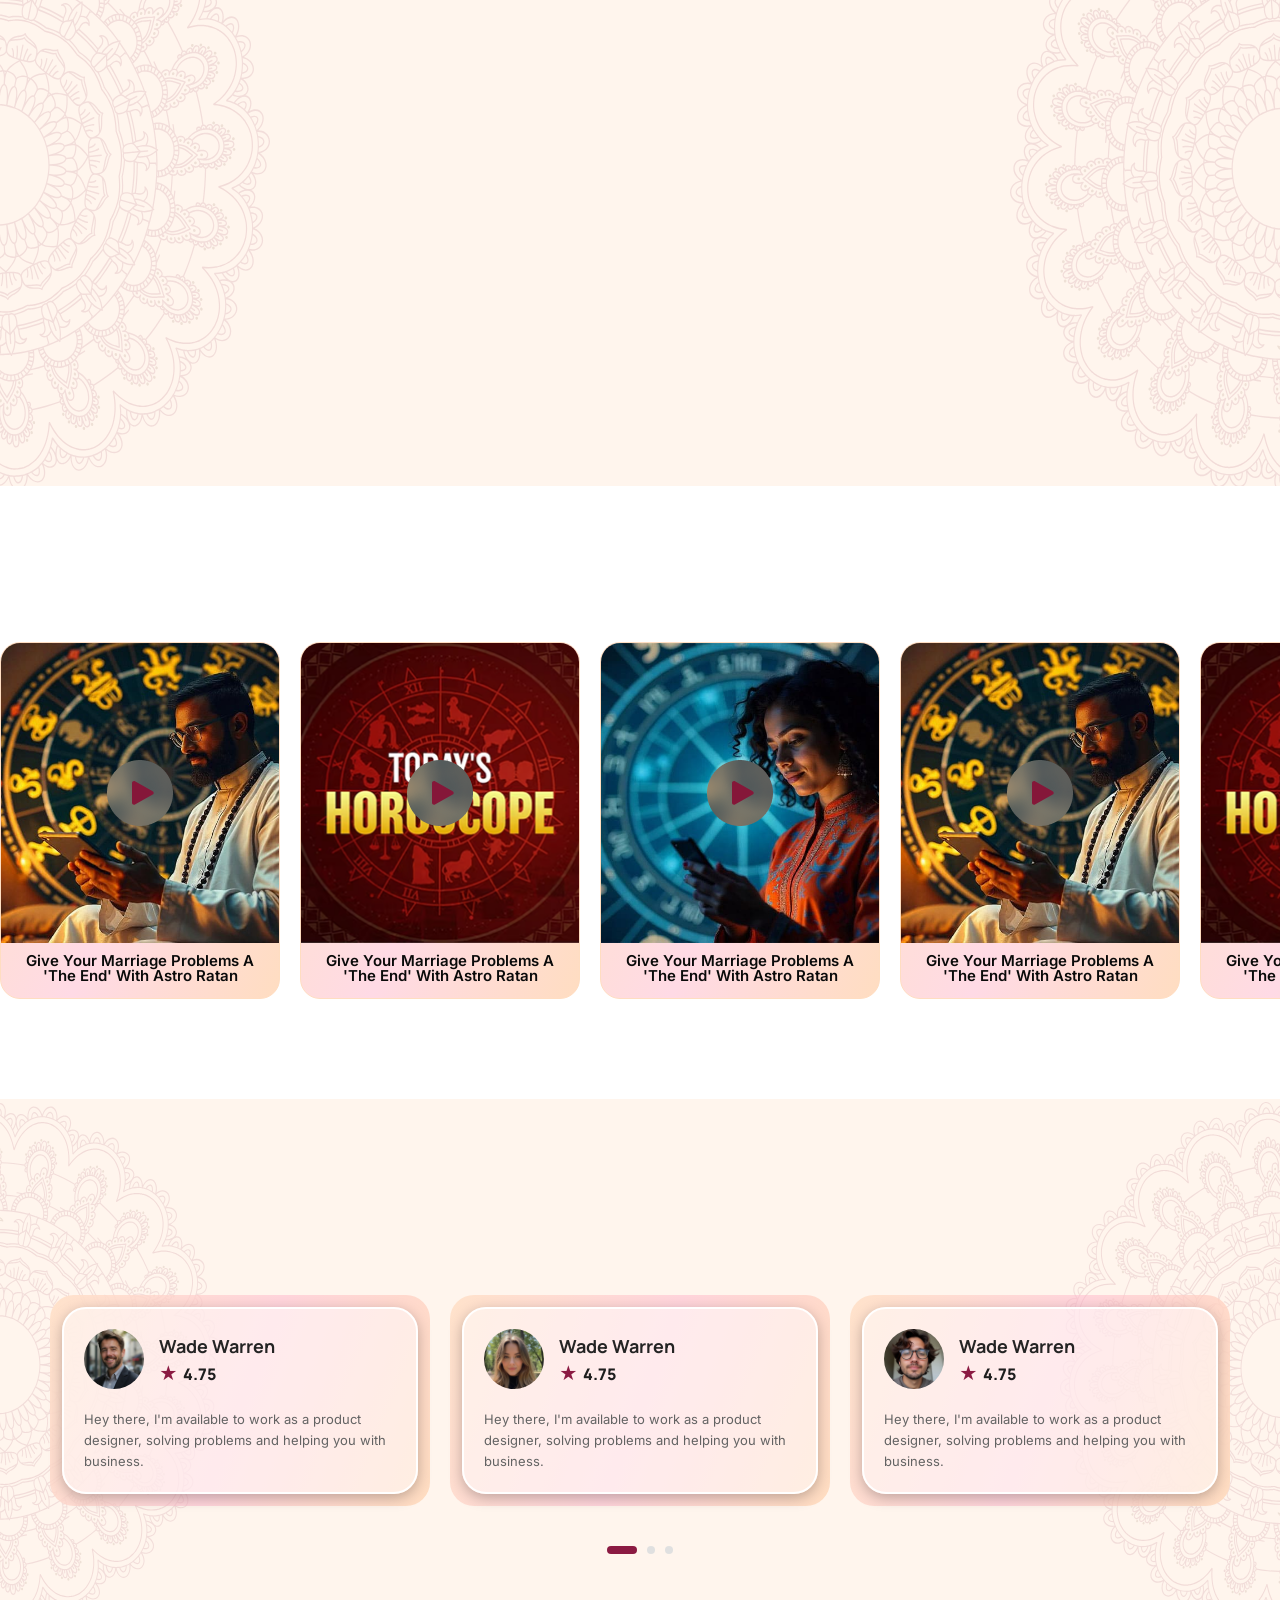
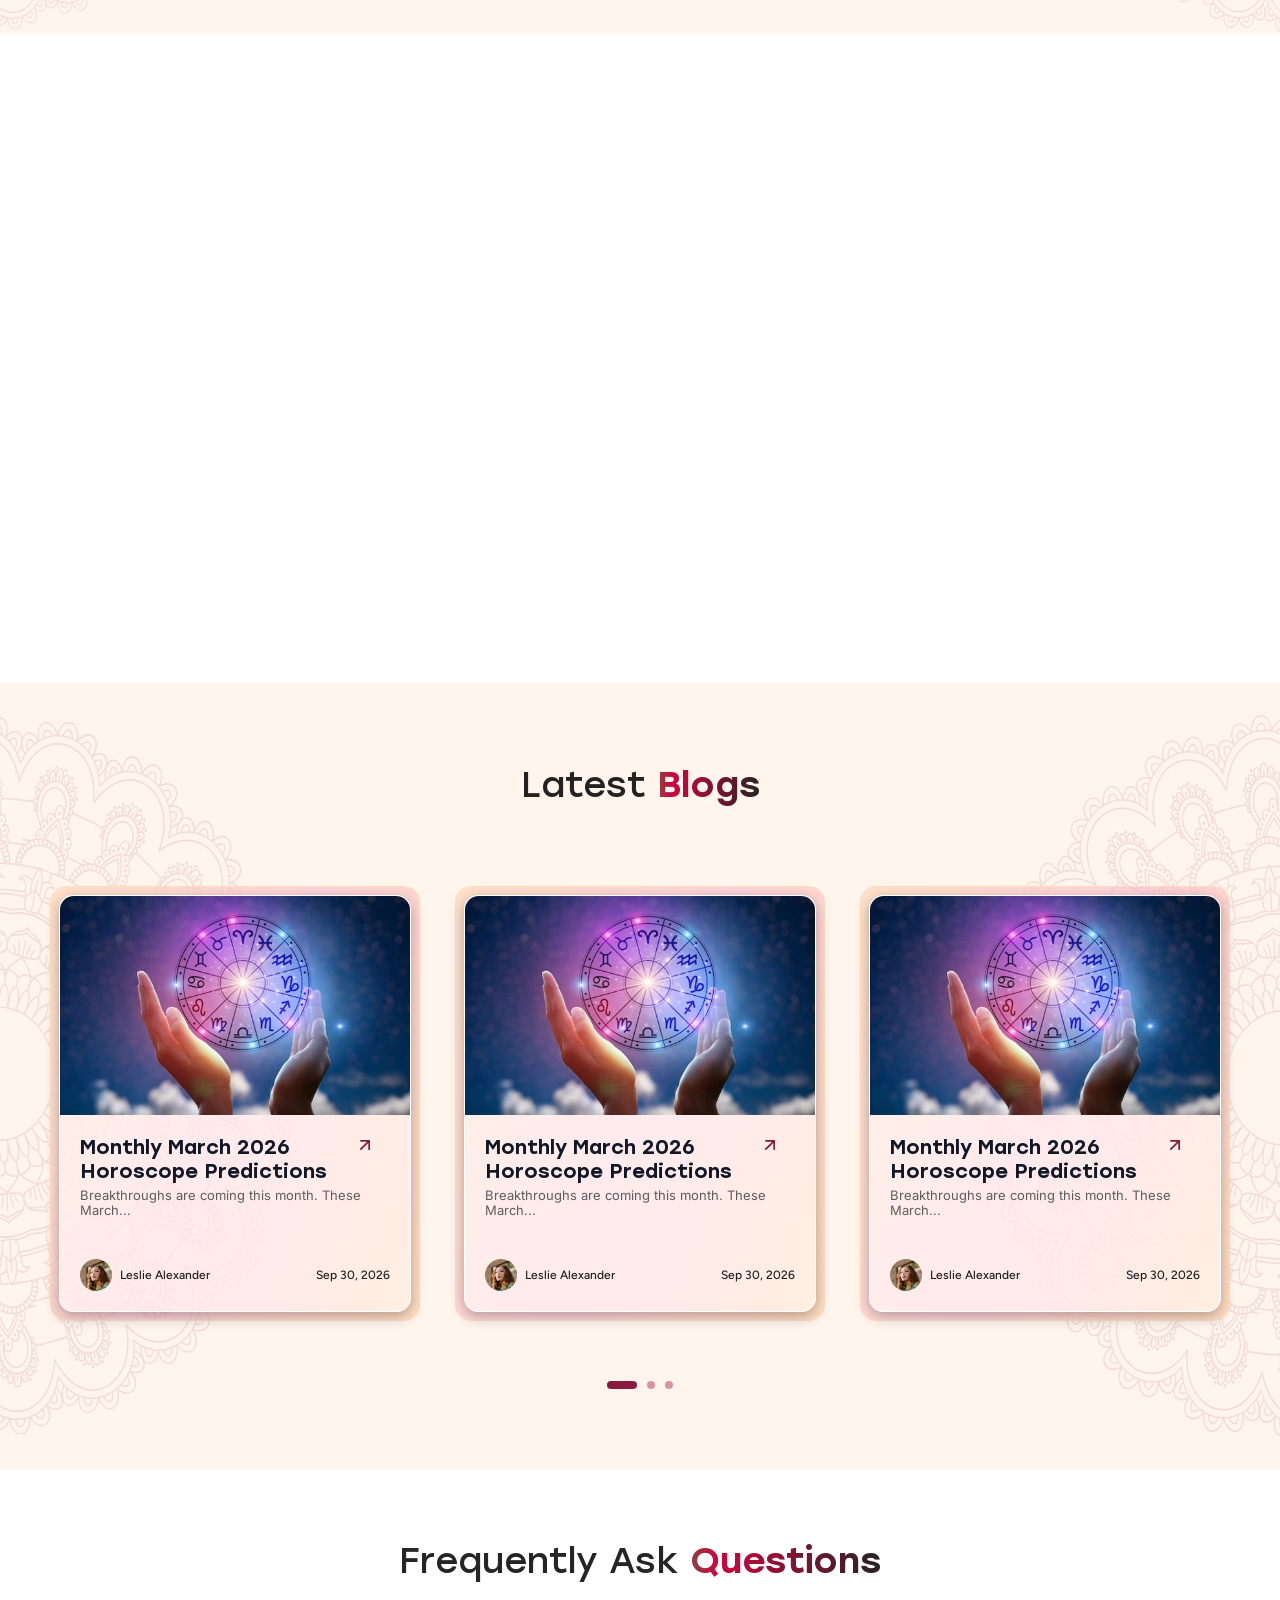
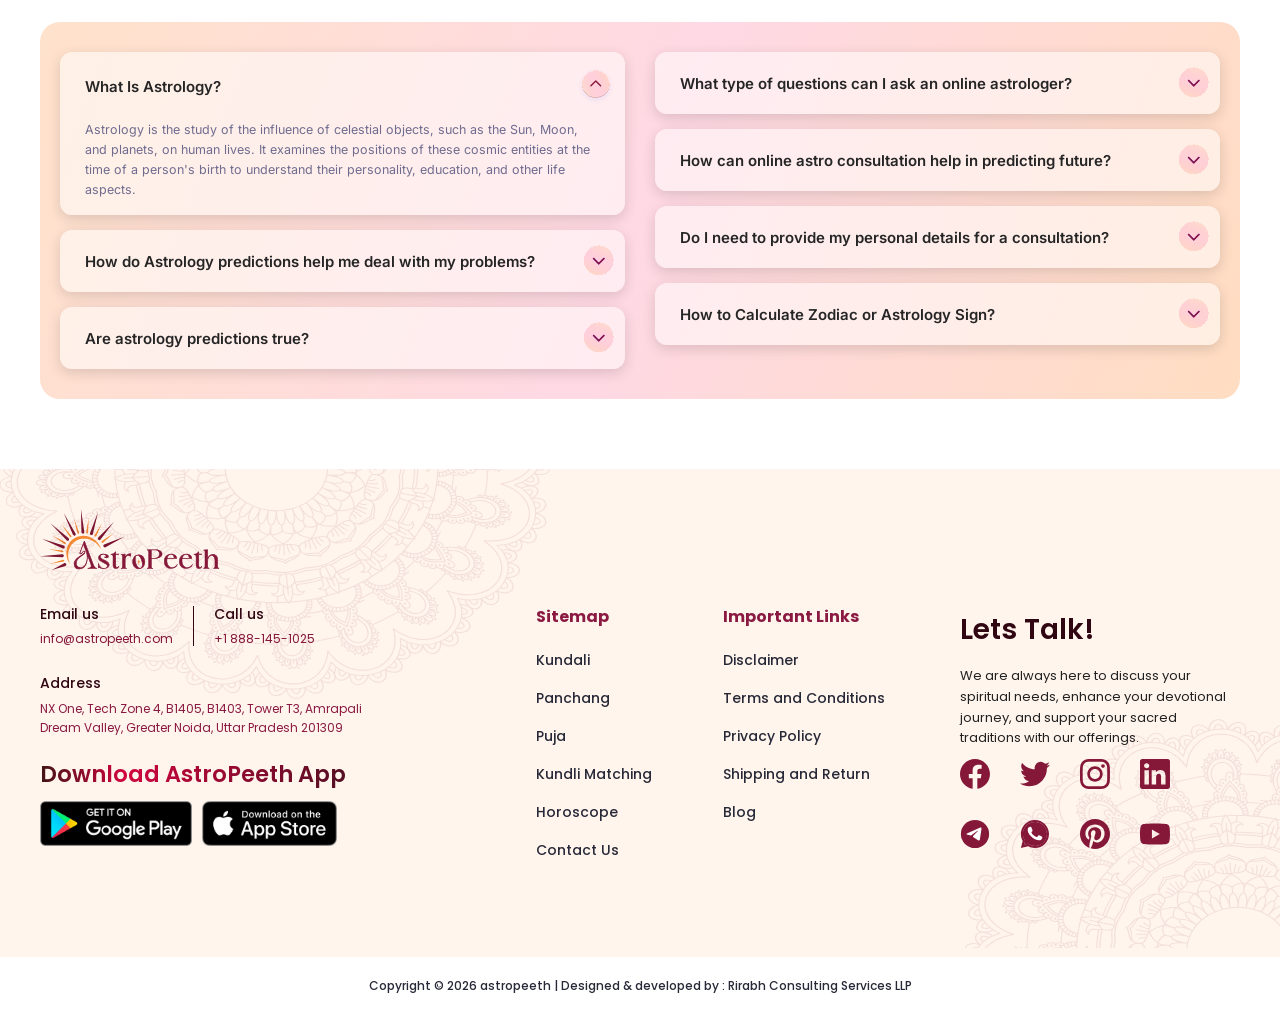
==== commit d9caedba: "update" ====
--- a/index.html
+++ b/index.html
@@ -12,7 +12,9 @@
     <link href="https://fonts.googleapis.com/css2?family=Figtree:wght@300;400;500;600;700&display=swap"
         rel="stylesheet">
     <link rel="stylesheet" href="style.css">
-    <title>Astropeeth</title>
+    <!-- Favicon -->
+    <link rel="icon" href="images/astro_fevicon.svg" type="image/x-icon">
+    <title>mAstropeeth</title>
 </head>
 
 <header class="header">
@@ -115,7 +117,7 @@
         </div>
         <div class="container hero-wrapper">
             <!-- LEFT CONTENT -->
-            <div class="hero-content reveal">
+            <div class="hero-content ">
 
                 <!-- HEADING -->
                 <h1 class="hero-heading " data-key="hero_title">
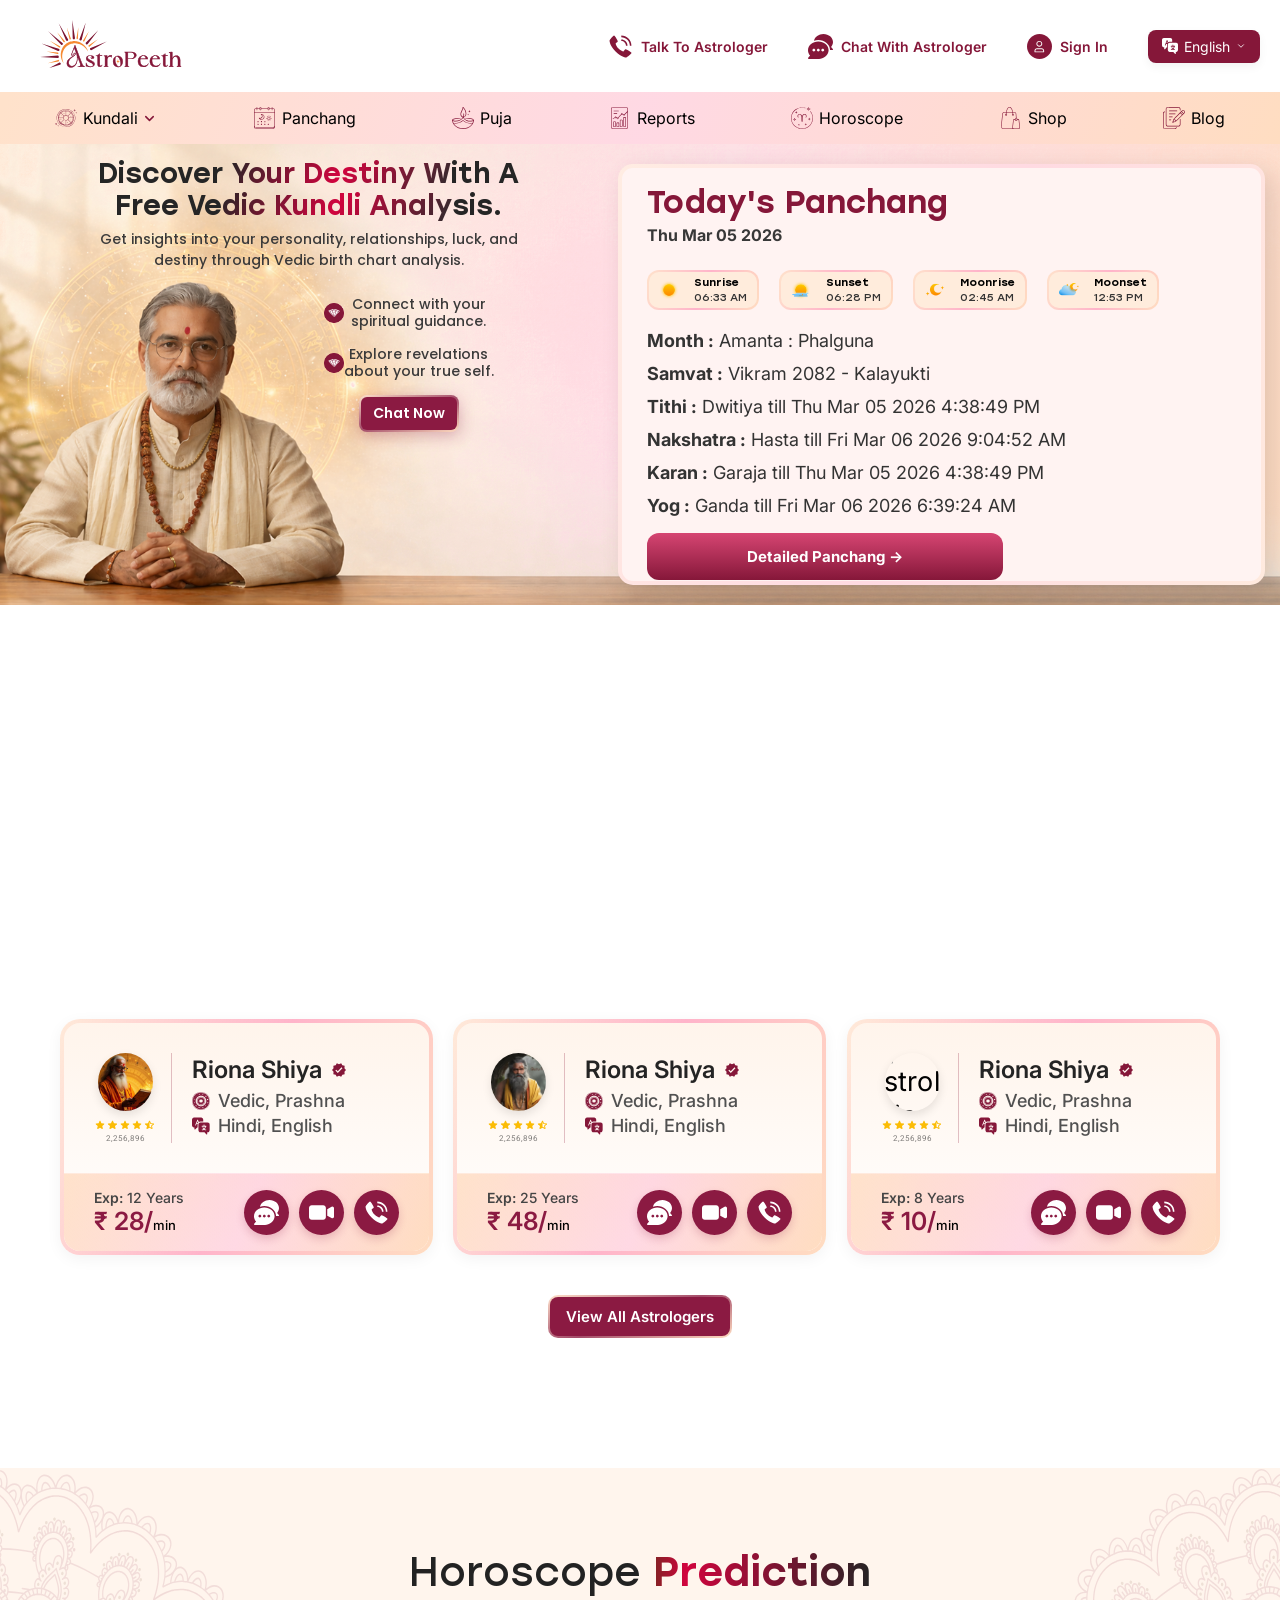
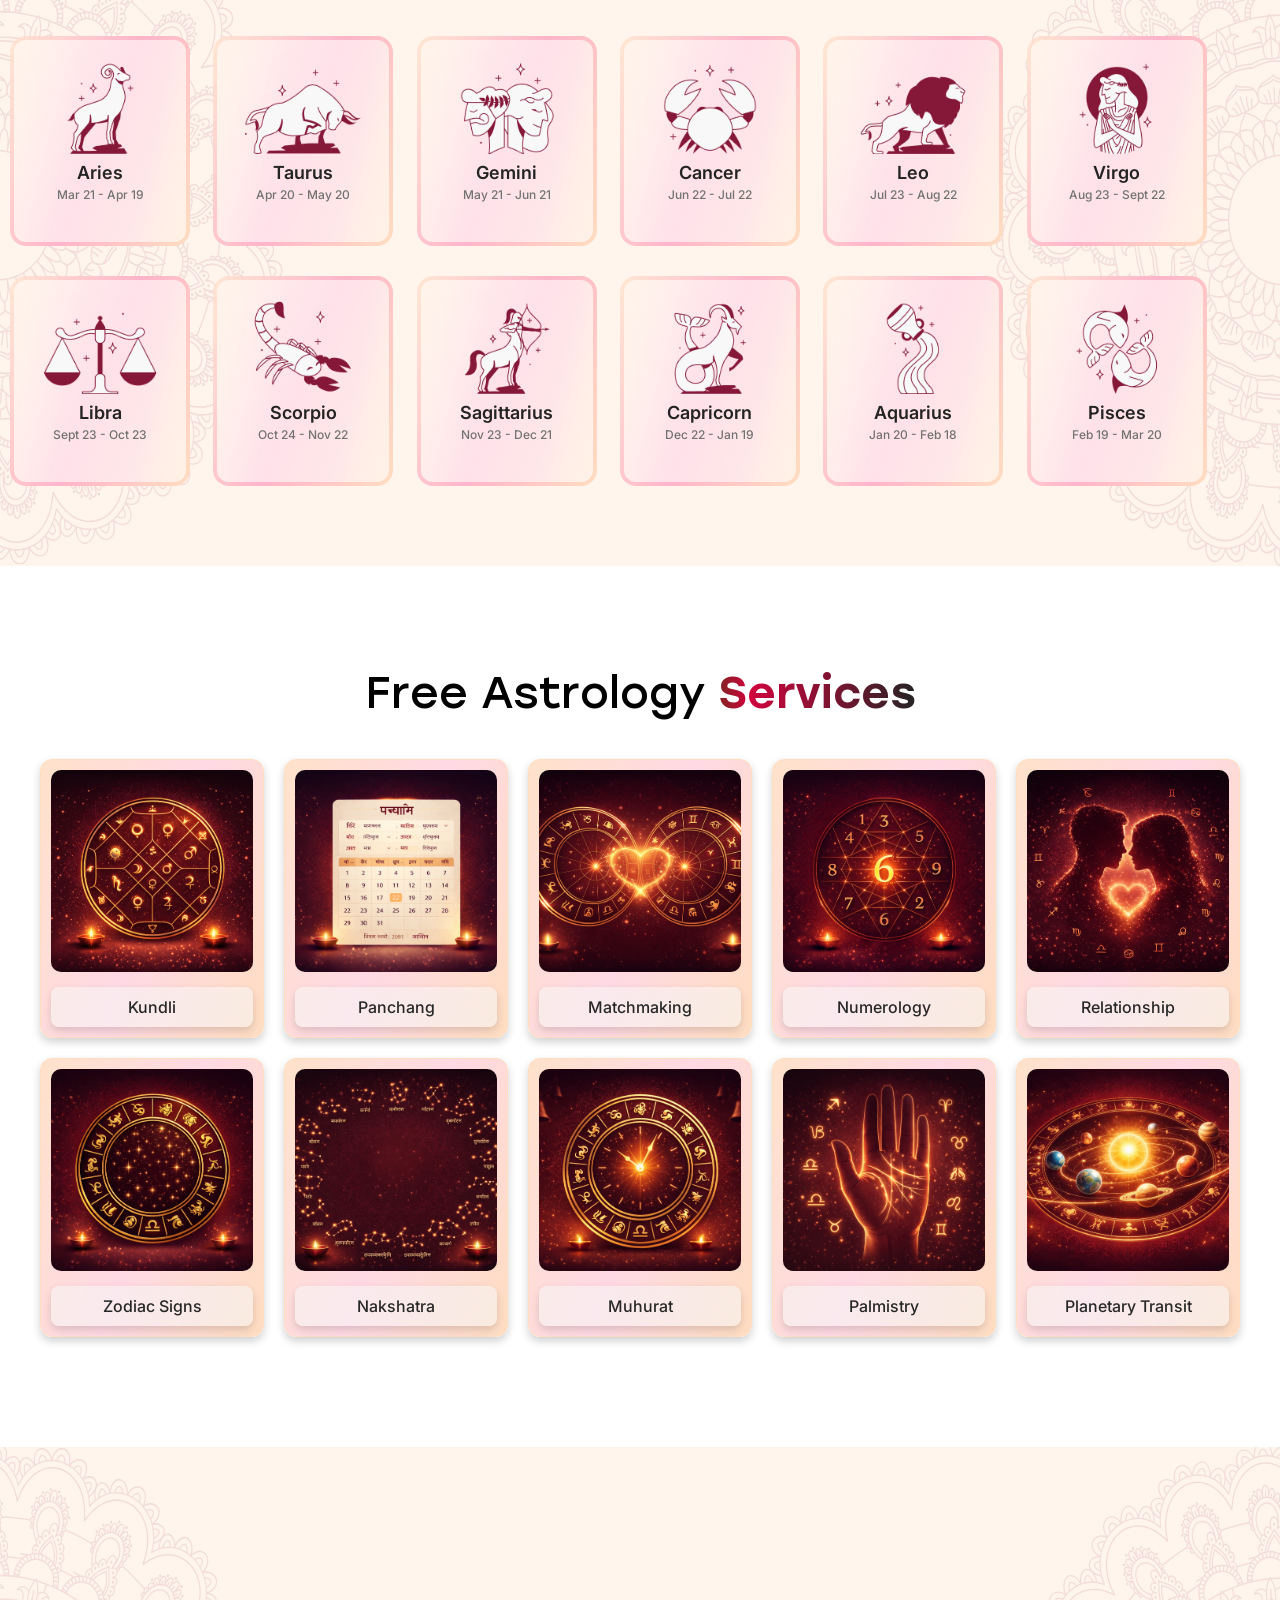
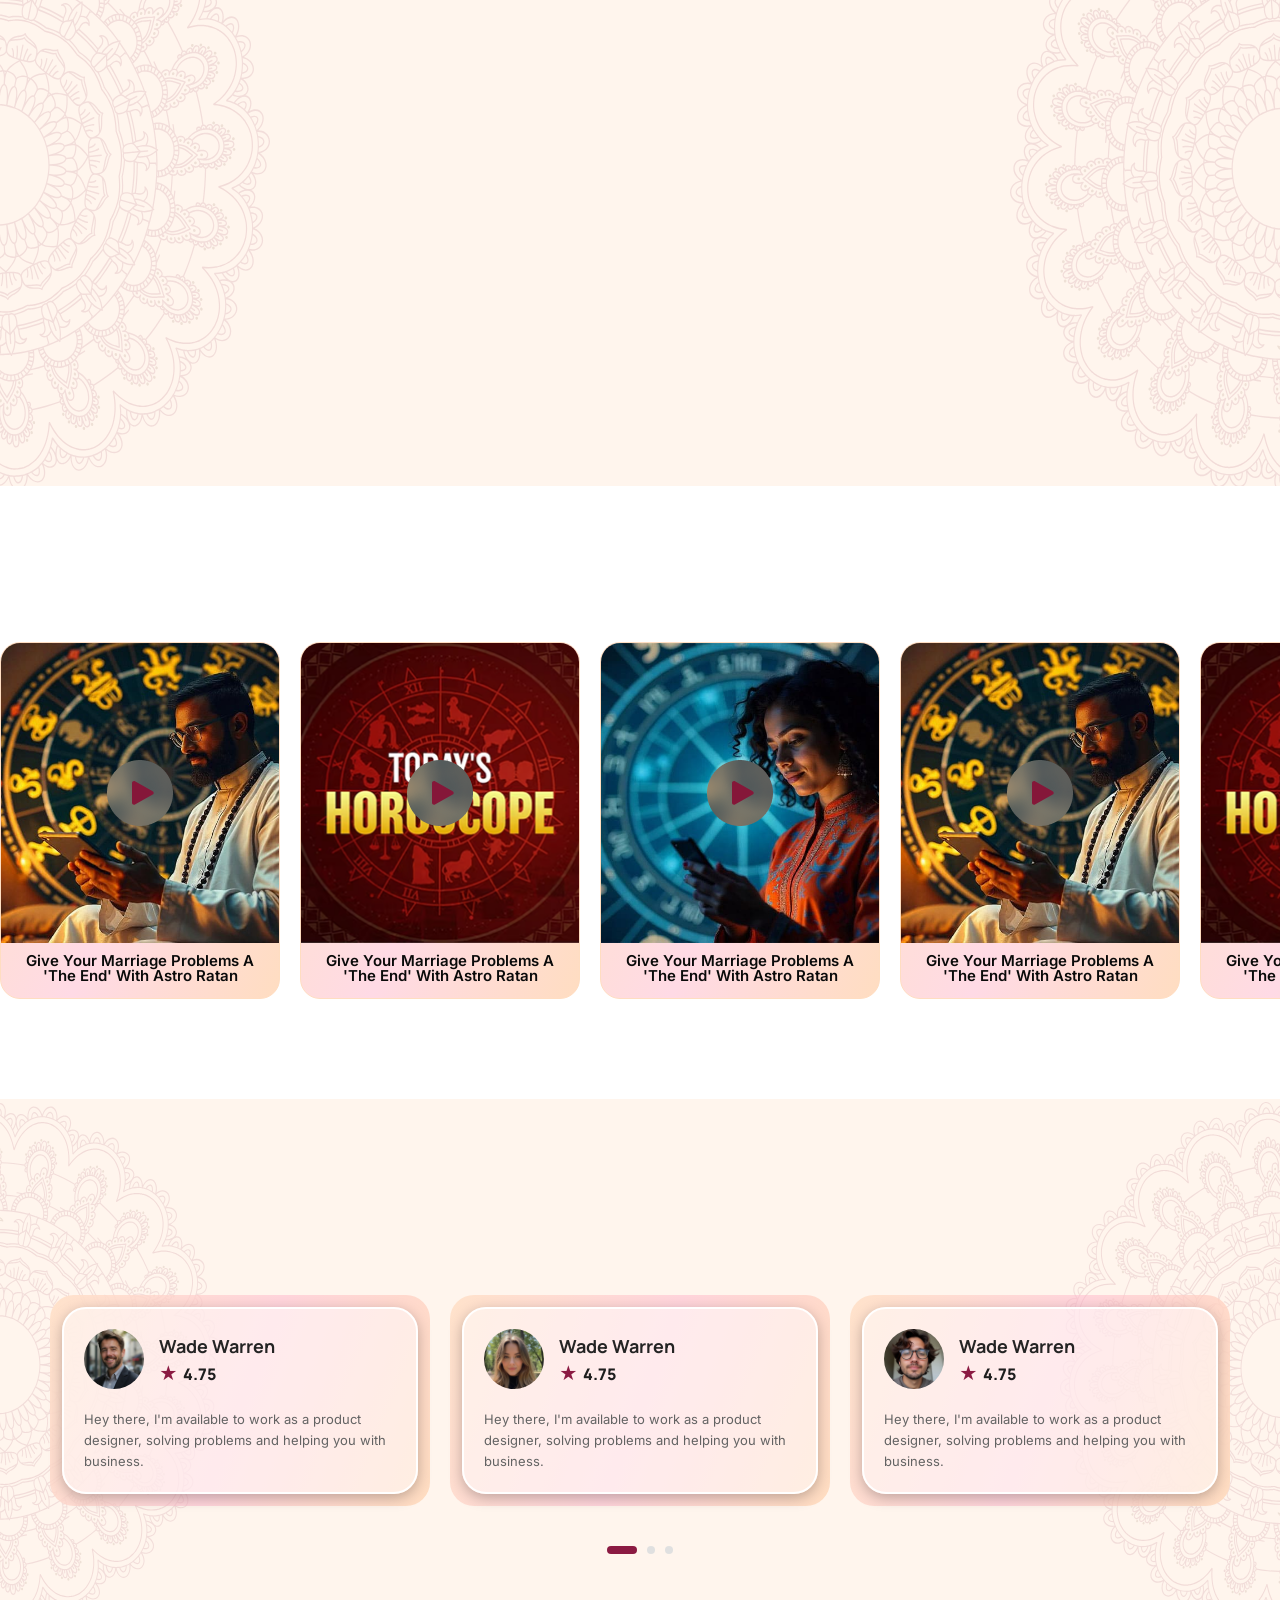
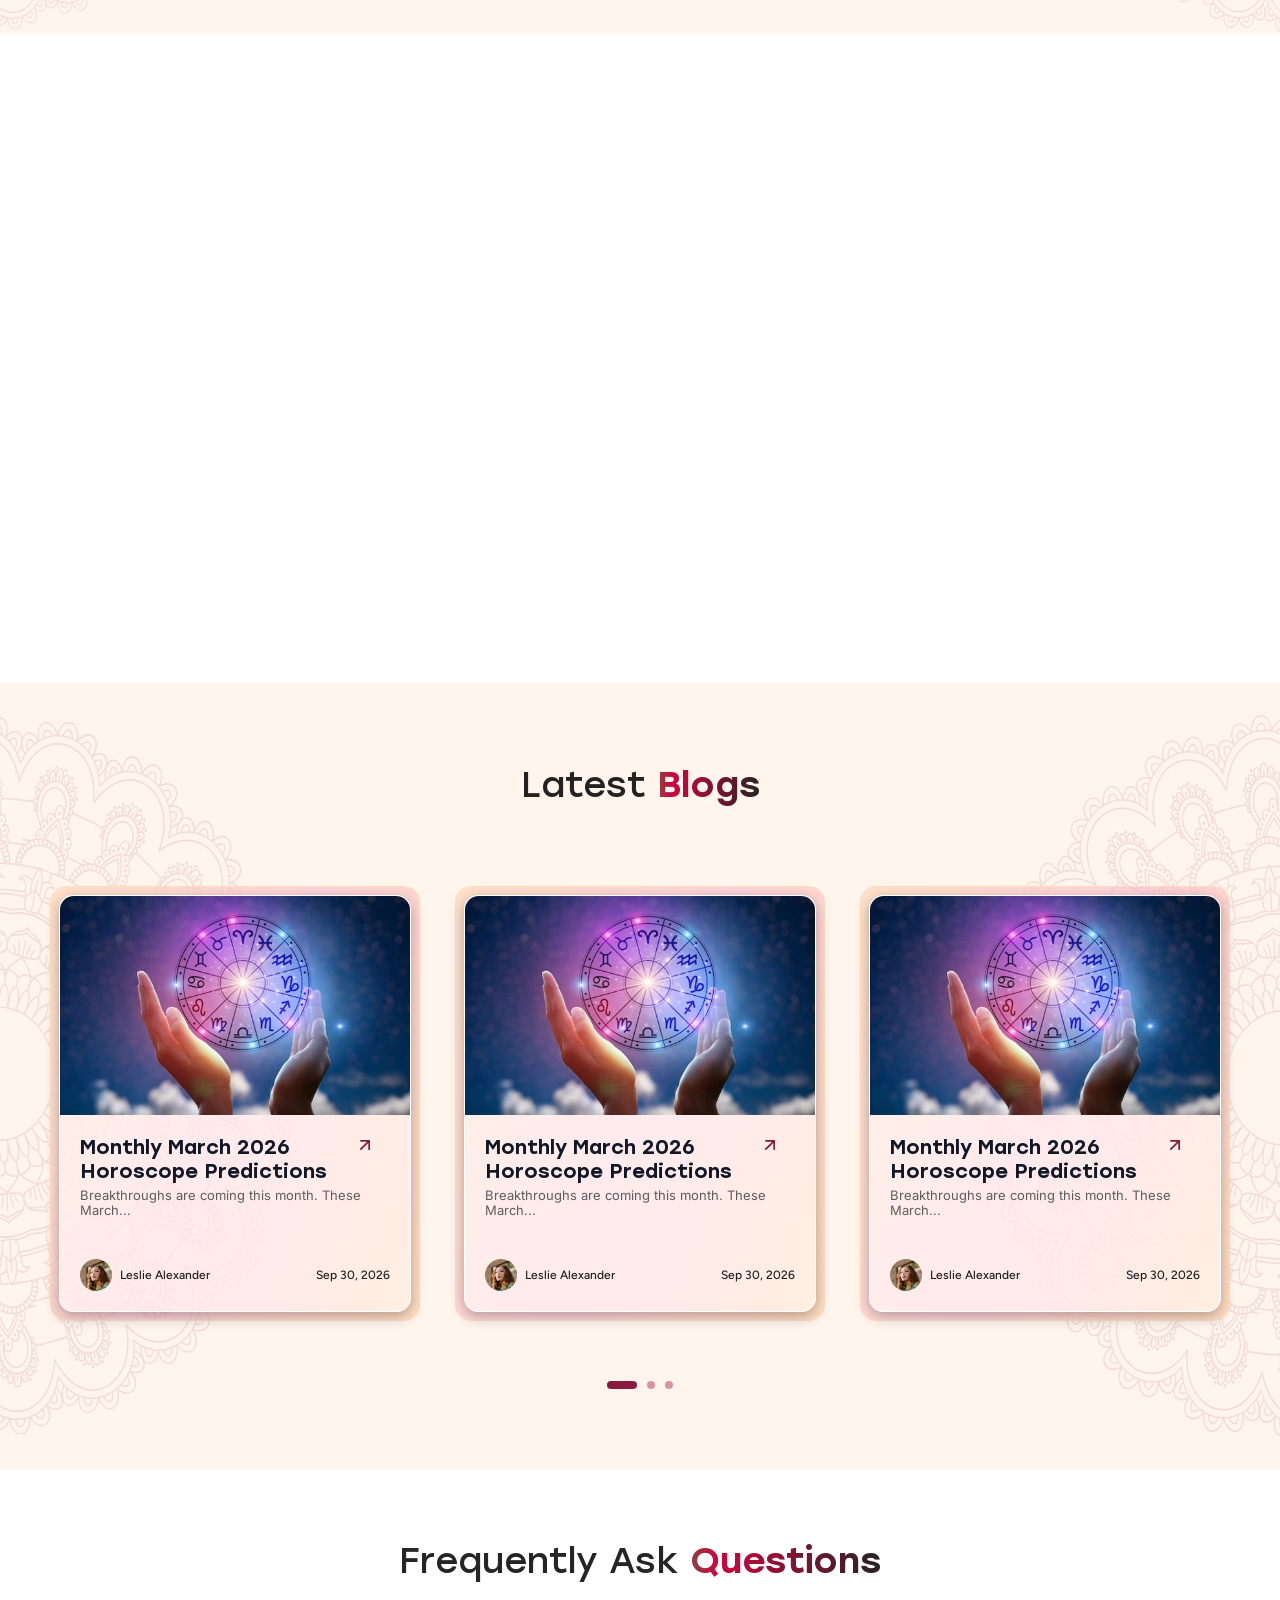
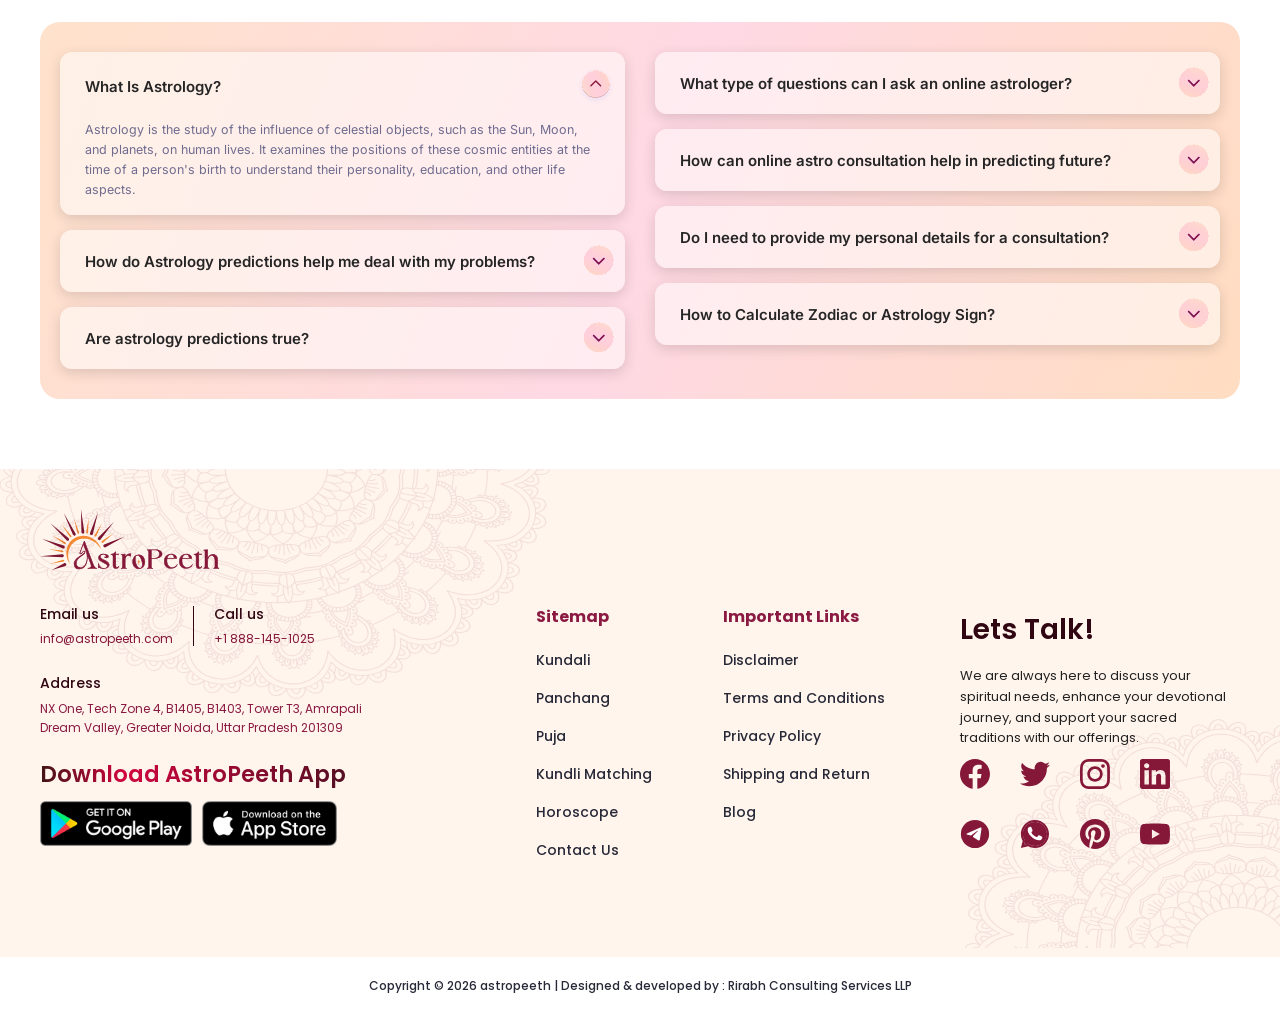
==== commit 2e8577e8: "update" ====
--- a/index.html
+++ b/index.html
@@ -12,9 +12,11 @@
     <link href="https://fonts.googleapis.com/css2?family=Figtree:wght@300;400;500;600;700&display=swap"
         rel="stylesheet">
     <link rel="stylesheet" href="style.css">
-    <!-- Favicon -->
-    <link rel="icon" href="images/astro_fevicon.svg" type="image/x-icon">
-    <title>mAstropeeth</title>
+
+   <!-- ===== FAVICON ===== -->
+    <link rel="icon" href="Images/astro_fevicon.svg" type="image/svg+xml" />
+
+    <title>Astropeeth</title>
 </head>
 
 <header class="header">
